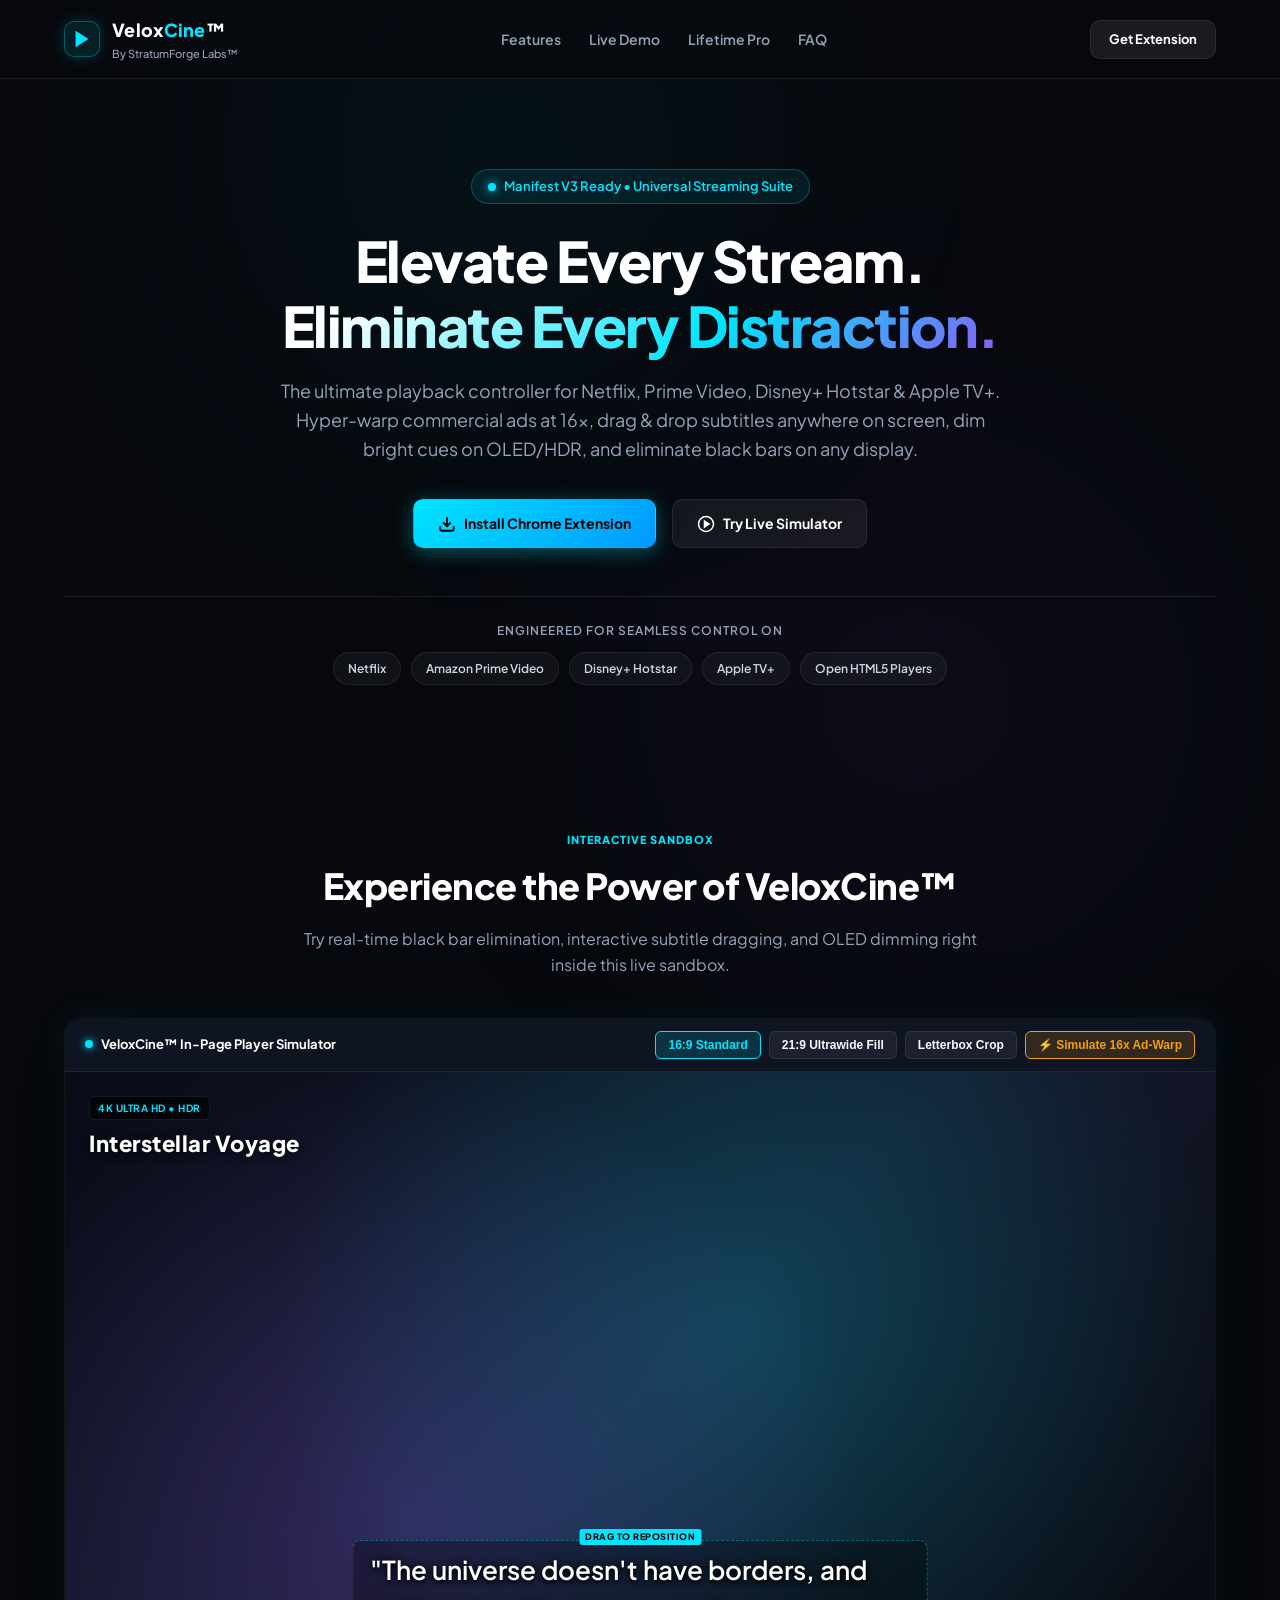
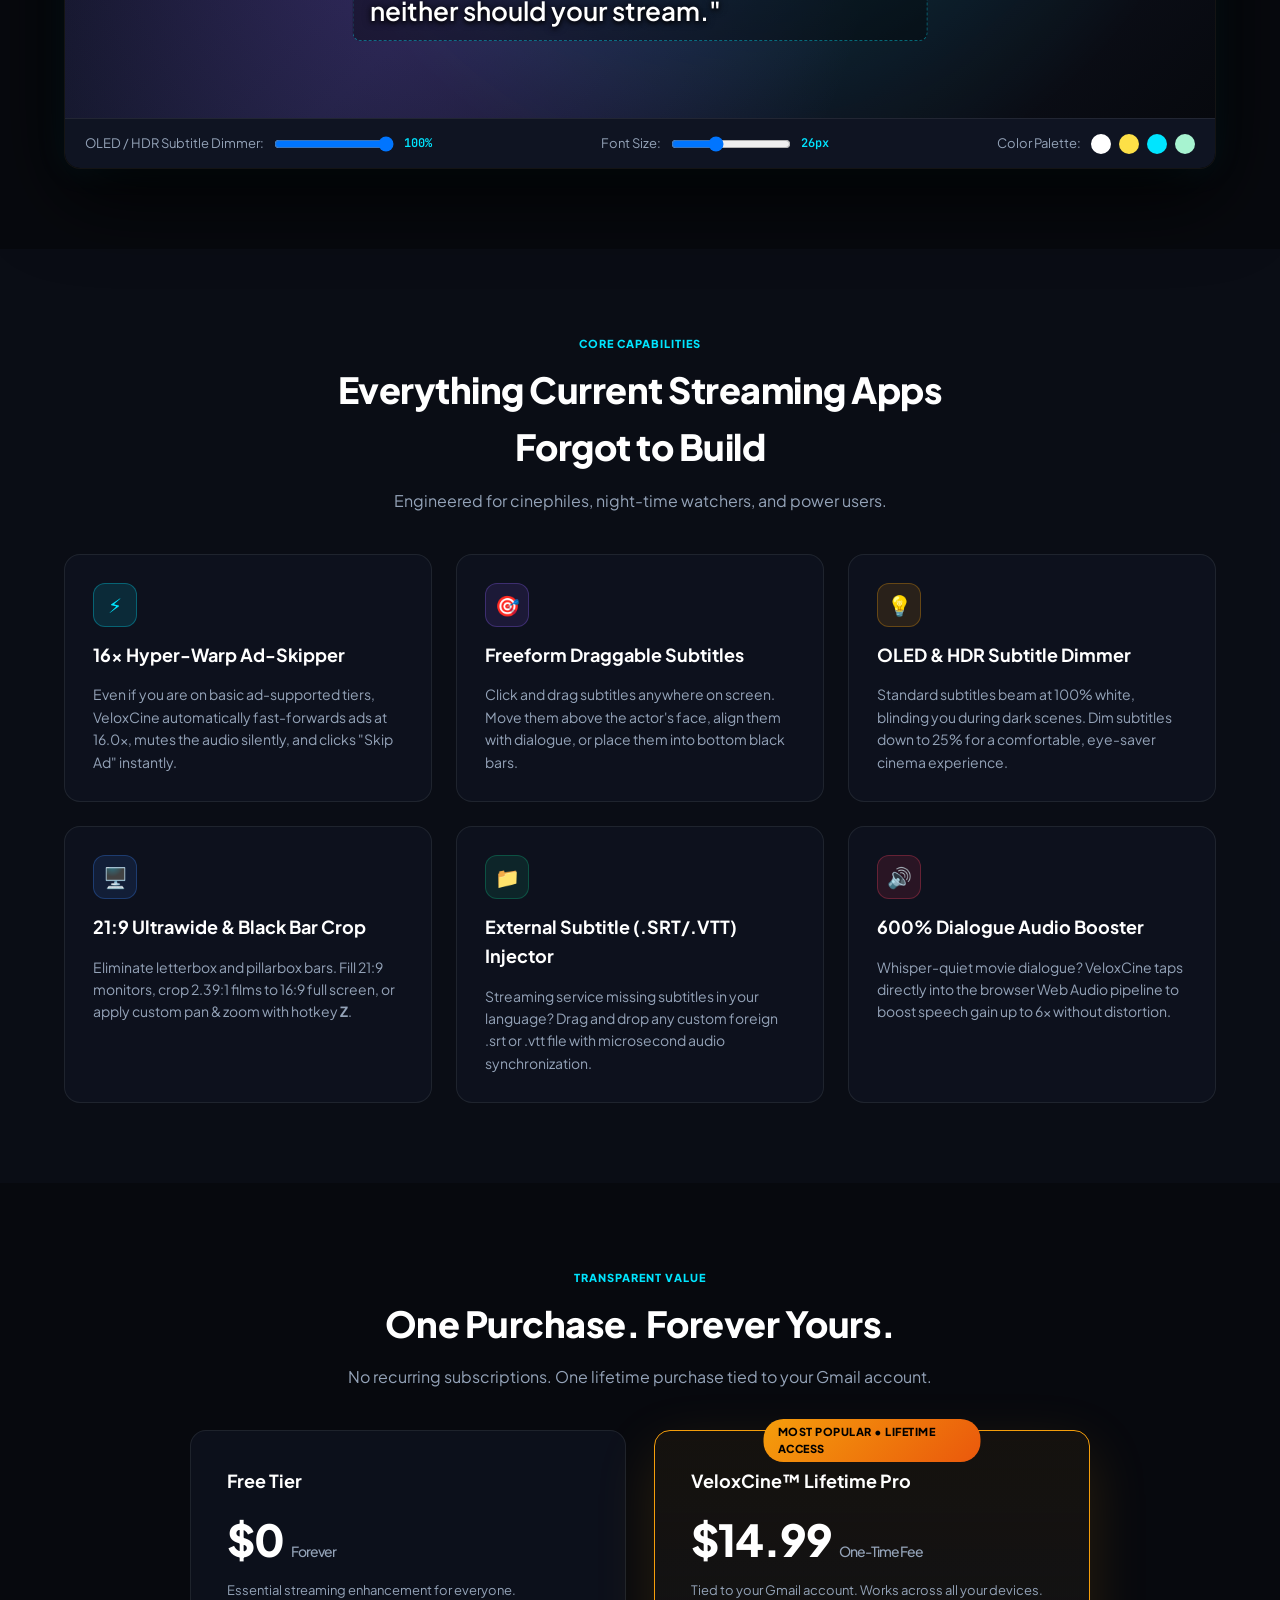
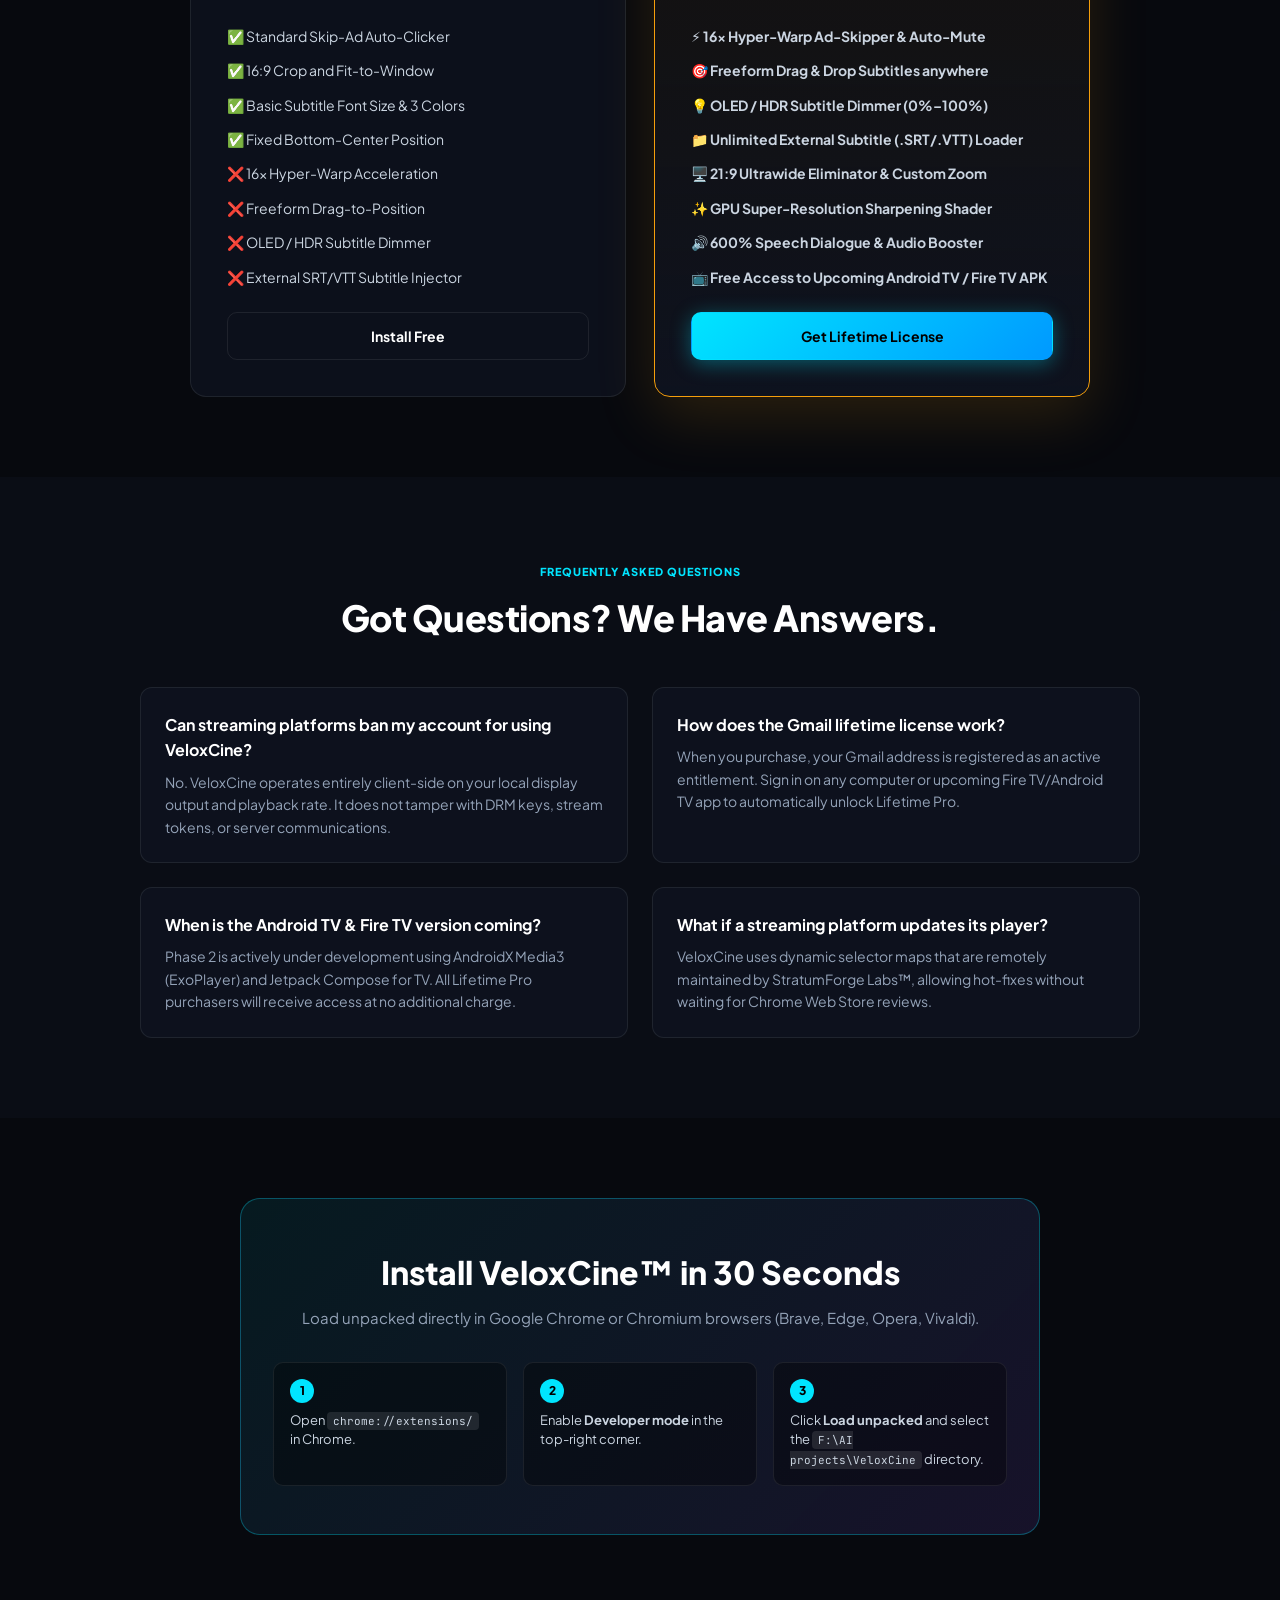
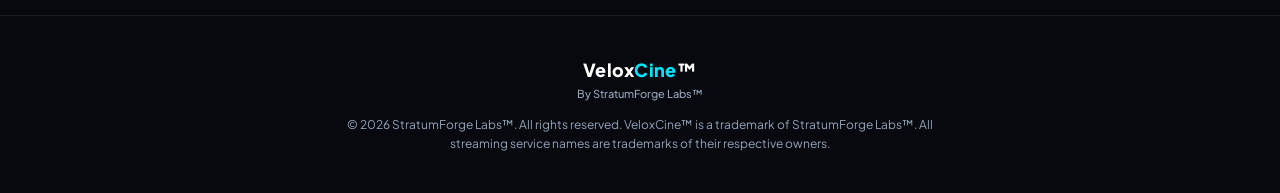
==== website/index.html @ 832ead64 "feat: initial release of VeloxCine Manifest V3 suite and landing page" ====
<!DOCTYPE html>
<html lang="en">
<head>
  <meta charset="UTF-8">
  <meta name="viewport" content="width=device-width, initial-scale=1.0">
  <title>VeloxCine™ | Universal Streaming, Subtitle & Aspect Suite</title>
  <meta name="description" content="VeloxCine™ by StratumForge Labs™ is the universal streaming suite for Netflix, Prime Video, Hotstar & Apple TV+. 16x ad-warp, drag-and-drop subtitles, and 21:9 ultrawide black bar eliminator.">
  <link rel="stylesheet" href="style.css">
  <link rel="preconnect" href="https://fonts.googleapis.com">
  <link rel="preconnect" href="https://fonts.gstatic.com" crossorigin>
  <link href="https://fonts.googleapis.com/css2?family=Plus+Jakarta+Sans:wght@400;500;600;700;800&family=JetBrains+Mono:wght@500;700&display=swap" rel="stylesheet">
</head>
<body>
  <!-- Ambient Gradient Background Glows -->
  <div class="ambient-glow glow-1"></div>
  <div class="ambient-glow glow-2"></div>

  <!-- Header Navigation -->
  <header class="navbar">
    <div class="nav-container">
      <div class="brand">
        <div class="brand-badge-logo">
          <svg width="22" height="22" viewBox="0 0 24 24" fill="none">
            <path d="M5 3L19 12L5 21V3Z" fill="url(#heroGrad)"/>
            <defs>
              <linearGradient id="heroGrad" x1="5" y1="3" x2="19" y2="21">
                <stop stop-color="#00e5ff"/>
                <stop offset="1" stop-color="#8b5cf6"/>
              </linearGradient>
            </defs>
          </svg>
        </div>
        <div class="brand-text">
          <span class="brand-name">Velox<span>Cine</span>™</span>
          <span class="brand-studio">By StratumForge Labs™</span>
        </div>
      </div>

      <nav class="nav-links">
        <a href="#features">Features</a>
        <a href="#interactive-demo">Live Demo</a>
        <a href="#pricing">Lifetime Pro</a>
        <a href="#faq">FAQ</a>
      </nav>

      <div class="nav-actions">
        <a href="#download" class="btn btn-nav">Get Extension</a>
      </div>
    </div>
  </header>

  <!-- Hero Section -->
  <section class="hero">
    <div class="container hero-content">
      <div class="hero-badge">
        <span class="pulse-dot"></span>
        <span>Manifest V3 Ready • Universal Streaming Suite</span>
      </div>

      <h1 class="hero-title">
        Elevate Every Stream.<br>
        <span class="gradient-text">Eliminate Every Distraction.</span>
      </h1>

      <p class="hero-subtitle">
        The ultimate playback controller for Netflix, Prime Video, Disney+ Hotstar & Apple TV+. 
        Hyper-warp commercial ads at 16x, drag & drop subtitles anywhere on screen, dim bright cues on OLED/HDR, 
        and eliminate black bars on any display.
      </p>

      <div class="hero-cta-group">
        <a href="#download" class="btn btn-primary">
          <svg width="18" height="18" viewBox="0 0 24 24" fill="none" stroke="currentColor" stroke-width="2.5">
            <path d="M21 15v4a2 2 0 0 1-2 2H5a2 2 0 0 1-2-2v-4"></path>
            <polyline points="7 10 12 15 17 10"></polyline>
            <line x1="12" y1="15" x2="12" y2="3"></line>
          </svg>
          Install Chrome Extension
        </a>
        <a href="#interactive-demo" class="btn btn-secondary">
          <svg width="18" height="18" viewBox="0 0 24 24" fill="none" stroke="currentColor" stroke-width="2">
            <circle cx="12" cy="12" r="10"></circle>
            <polygon points="10 8 16 12 10 16 10 8" fill="currentColor"></polygon>
          </svg>
          Try Live Simulator
        </a>
      </div>

      <!-- Supported Platforms Bar -->
      <div class="platforms-bar">
        <span class="platforms-label">Engineered for Seamless Control On</span>
        <div class="platforms-list">
          <span class="platform-tag">Netflix</span>
          <span class="platform-tag">Amazon Prime Video</span>
          <span class="platform-tag">Disney+ Hotstar</span>
          <span class="platform-tag">Apple TV+</span>
          <span class="platform-tag">Open HTML5 Players</span>
        </div>
      </div>
    </div>
  </section>

  <!-- Interactive Live Simulator Section -->
  <section class="demo-section" id="interactive-demo">
    <div class="container">
      <div class="section-header">
        <span class="section-badge">INTERACTIVE SANDBOX</span>
        <h2 class="section-title">Experience the Power of VeloxCine™</h2>
        <p class="section-desc">Try real-time black bar elimination, interactive subtitle dragging, and OLED dimming right inside this live sandbox.</p>
      </div>

      <div class="simulator-card">
        <!-- Simulator Toolbar -->
        <div class="sim-toolbar">
          <div class="sim-brand">
            <span class="sim-status-dot"></span>
            <span>VeloxCine™ In-Page Player Simulator</span>
          </div>
          <div class="sim-controls">
            <button class="sim-btn active" data-aspect="16-9">16:9 Standard</button>
            <button class="sim-btn" data-aspect="21-9">21:9 Ultrawide Fill</button>
            <button class="sim-btn" data-aspect="crop">Letterbox Crop</button>
            <button class="sim-btn btn-warp-trigger" id="demo-ad-warp">⚡ Simulate 16x Ad-Warp</button>
          </div>
        </div>

        <!-- Simulator Screen -->
        <div class="sim-screen-wrap aspect-16-9" id="sim-screen">
          <div class="sim-video-art" id="sim-video">
            <div class="art-overlay-cinema"></div>
            <div class="sim-scene-elements">
              <span class="scene-badge">4K ULTRA HD • HDR</span>
              <div class="scene-title">Interstellar Voyage</div>
            </div>

            <!-- Draggable Subtitle Box in Simulator -->
            <div class="sim-subtitle-box" id="sim-sub-box">
              <div class="sim-sub-handle">DRAG TO REPOSITION</div>
              <p class="sim-sub-text" id="sim-sub-text">"The universe doesn't have borders, and neither should your stream."</p>
            </div>

            <!-- Simulated Ad Break Overlay -->
            <div class="sim-ad-overlay" id="sim-ad-overlay">
              <div class="sim-ad-modal">
                <div class="ad-tag">⚡ AD BREAK DETECTED</div>
                <div class="ad-speed-meter">SPEED ACCELERATED TO 16.0X</div>
                <div class="ad-muted-tag">🔇 SILENT AUTO-MUTE ACTIVE</div>
                <button class="btn-sim-skip" id="btn-sim-skip">Auto-Skipping in 0.05s...</button>
              </div>
            </div>
          </div>
        </div>

        <!-- Simulator HUD Controls Footer -->
        <div class="sim-footer-controls">
          <div class="sim-slider-group">
            <label>OLED / HDR Subtitle Dimmer:</label>
            <input type="range" id="sim-dimmer-slider" min="20" max="100" value="100">
            <span class="sim-slider-val" id="sim-dimmer-val">100%</span>
          </div>

          <div class="sim-slider-group">
            <label>Font Size:</label>
            <input type="range" id="sim-size-slider" min="16" max="44" value="26">
            <span class="sim-slider-val" id="sim-size-val">26px</span>
          </div>

          <div class="sim-colors-group">
            <label>Color Palette:</label>
            <div class="sim-palette">
              <span class="sim-color-dot active" style="background:#ffffff;" data-color="#ffffff"></span>
              <span class="sim-color-dot" style="background:#fde047;" data-color="#fde047"></span>
              <span class="sim-color-dot" style="background:#00e5ff;" data-color="#00e5ff"></span>
              <span class="sim-color-dot" style="background:#a7f3d0;" data-color="#a7f3d0"></span>
            </div>
          </div>
        </div>
      </div>
    </div>
  </section>

  <!-- Features Grid Section -->
  <section class="features-section" id="features">
    <div class="container">
      <div class="section-header">
        <span class="section-badge">CORE CAPABILITIES</span>
        <h2 class="section-title">Everything Current Streaming Apps Forgot to Build</h2>
        <p class="section-desc">Engineered for cinephiles, night-time watchers, and power users.</p>
      </div>

      <div class="features-grid">
        <div class="feature-card">
          <div class="feature-icon icon-cyan">⚡</div>
          <h3 class="feature-title">16x Hyper-Warp Ad-Skipper</h3>
          <p class="feature-desc">
            Even if you are on basic ad-supported tiers, VeloxCine automatically fast-forwards ads at 16.0x, mutes the audio silently, and clicks "Skip Ad" instantly.
          </p>
        </div>

        <div class="feature-card">
          <div class="feature-icon icon-purple">🎯</div>
          <h3 class="feature-title">Freeform Draggable Subtitles</h3>
          <p class="feature-desc">
            Click and drag subtitles anywhere on screen. Move them above the actor's face, align them with dialogue, or place them into bottom black bars.
          </p>
        </div>

        <div class="feature-card">
          <div class="feature-icon icon-gold">💡</div>
          <h3 class="feature-title">OLED & HDR Subtitle Dimmer</h3>
          <p class="feature-desc">
            Standard subtitles beam at 100% white, blinding you during dark scenes. Dim subtitles down to 25% for a comfortable, eye-saver cinema experience.
          </p>
        </div>

        <div class="feature-card">
          <div class="feature-icon icon-blue">🖥️</div>
          <h3 class="feature-title">21:9 Ultrawide & Black Bar Crop</h3>
          <p class="feature-desc">
            Eliminate letterbox and pillarbox bars. Fill 21:9 monitors, crop 2.39:1 films to 16:9 full screen, or apply custom pan & zoom with hotkey <strong>Z</strong>.
          </p>
        </div>

        <div class="feature-card">
          <div class="feature-icon icon-emerald">📁</div>
          <h3 class="feature-title">External Subtitle (.SRT/.VTT) Injector</h3>
          <p class="feature-desc">
            Streaming service missing subtitles in your language? Drag and drop any custom foreign .srt or .vtt file with microsecond audio synchronization.
          </p>
        </div>

        <div class="feature-card">
          <div class="feature-icon icon-rose">🔊</div>
          <h3 class="feature-title">600% Dialogue Audio Booster</h3>
          <p class="feature-desc">
            Whisper-quiet movie dialogue? VeloxCine taps directly into the browser Web Audio pipeline to boost speech gain up to 6x without distortion.
          </p>
        </div>
      </div>
    </div>
  </section>

  <!-- Pricing / Lifetime Premium Section -->
  <section class="pricing-section" id="pricing">
    <div class="container">
      <div class="section-header">
        <span class="section-badge">TRANSPARENT VALUE</span>
        <h2 class="section-title">One Purchase. Forever Yours.</h2>
        <p class="section-desc">No recurring subscriptions. One lifetime purchase tied to your Gmail account.</p>
      </div>

      <div class="pricing-grid">
        <!-- Free Tier Card -->
        <div class="pricing-card">
          <div class="card-header">
            <span class="tier-name">Free Tier</span>
            <div class="price">$0 <span>Forever</span></div>
            <p class="tier-desc">Essential streaming enhancement for everyone.</p>
          </div>
          <ul class="perks-list">
            <li>✅ Standard Skip-Ad Auto-Clicker</li>
            <li>✅ 16:9 Crop and Fit-to-Window</li>
            <li>✅ Basic Subtitle Font Size & 3 Colors</li>
            <li>✅ Fixed Bottom-Center Position</li>
            <li>❌ 16x Hyper-Warp Acceleration</li>
            <li>❌ Freeform Drag-to-Position</li>
            <li>❌ OLED / HDR Subtitle Dimmer</li>
            <li>❌ External SRT/VTT Subtitle Injector</li>
          </ul>
          <a href="#download" class="btn btn-outline">Install Free</a>
        </div>

        <!-- Lifetime Pro Card -->
        <div class="pricing-card popular">
          <div class="popular-badge">MOST POPULAR • LIFETIME ACCESS</div>
          <div class="card-header">
            <span class="tier-name">VeloxCine™ Lifetime Pro</span>
            <div class="price">$14.99 <span>One-Time Fee</span></div>
            <p class="tier-desc">Tied to your Gmail account. Works across all your devices.</p>
          </div>
          <ul class="perks-list">
            <li>⚡ <strong>16x Hyper-Warp Ad-Skipper & Auto-Mute</strong></li>
            <li>🎯 <strong>Freeform Drag & Drop Subtitles anywhere</strong></li>
            <li>💡 <strong>OLED / HDR Subtitle Dimmer (0%–100%)</strong></li>
            <li>📁 <strong>Unlimited External Subtitle (.SRT/.VTT) Loader</strong></li>
            <li>🖥️ <strong>21:9 Ultrawide Eliminator & Custom Zoom</strong></li>
            <li>✨ <strong>GPU Super-Resolution Sharpening Shader</strong></li>
            <li>🔊 <strong>600% Speech Dialogue & Audio Booster</strong></li>
            <li>📺 <strong>Free Access to Upcoming Android TV / Fire TV APK</strong></li>
          </ul>
          <a href="#download" class="btn btn-primary btn-block">Get Lifetime License</a>
        </div>
      </div>
    </div>
  </section>

  <!-- FAQ Section -->
  <section class="faq-section" id="faq">
    <div class="container">
      <div class="section-header">
        <span class="section-badge">FREQUENTLY ASKED QUESTIONS</span>
        <h2 class="section-title">Got Questions? We Have Answers.</h2>
      </div>

      <div class="faq-grid">
        <div class="faq-item">
          <h4>Can streaming platforms ban my account for using VeloxCine?</h4>
          <p>No. VeloxCine operates entirely client-side on your local display output and playback rate. It does not tamper with DRM keys, stream tokens, or server communications.</p>
        </div>
        <div class="faq-item">
          <h4>How does the Gmail lifetime license work?</h4>
          <p>When you purchase, your Gmail address is registered as an active entitlement. Sign in on any computer or upcoming Fire TV/Android TV app to automatically unlock Lifetime Pro.</p>
        </div>
        <div class="faq-item">
          <h4>When is the Android TV & Fire TV version coming?</h4>
          <p>Phase 2 is actively under development using AndroidX Media3 (ExoPlayer) and Jetpack Compose for TV. All Lifetime Pro purchasers will receive access at no additional charge.</p>
        </div>
        <div class="faq-item">
          <h4>What if a streaming platform updates its player?</h4>
          <p>VeloxCine uses dynamic selector maps that are remotely maintained by StratumForge Labs™, allowing hot-fixes without waiting for Chrome Web Store reviews.</p>
        </div>
      </div>
    </div>
  </section>

  <!-- Download & Installation Guide Section -->
  <section class="download-section" id="download">
    <div class="container download-box">
      <h2>Install VeloxCine™ in 30 Seconds</h2>
      <p>Load unpacked directly in Google Chrome or Chromium browsers (Brave, Edge, Opera, Vivaldi).</p>
      
      <div class="install-steps">
        <div class="step">
          <div class="step-num">1</div>
          <div class="step-text">Open <code>chrome://extensions/</code> in Chrome.</div>
        </div>
        <div class="step">
          <div class="step-num">2</div>
          <div class="step-text">Enable <strong>Developer mode</strong> in the top-right corner.</div>
        </div>
        <div class="step">
          <div class="step-num">3</div>
          <div class="step-text">Click <strong>Load unpacked</strong> and select the <code>F:\AI projects\VeloxCine</code> directory.</div>
        </div>
      </div>
    </div>
  </section>

  <!-- Footer -->
  <footer class="footer">
    <div class="container footer-content">
      <div class="footer-brand">
        <div class="brand-text">
          <span class="brand-name">Velox<span>Cine</span>™</span>
          <span class="brand-studio">By StratumForge Labs™</span>
        </div>
        <p class="footer-copyright">
          © 2026 StratumForge Labs™. All rights reserved. VeloxCine™ is a trademark of StratumForge Labs™. All streaming service names are trademarks of their respective owners.
        </p>
      </div>
    </div>
  </footer>

  <script src="app.js"></script>
</body>
</html>
---- website/style.css ----
/* VeloxCine™ Official Website Stylesheet */
:root {
  --bg: #07090e;
  --bg-card: rgba(15, 20, 34, 0.7);
  --border: rgba(255, 255, 255, 0.08);
  --border-glow: rgba(0, 229, 255, 0.3);
  --cyan: #00e5ff;
  --purple: #8b5cf6;
  --gold: #f59e0b;
  --text: #f8fafc;
  --text-muted: #94a3b8;
  --radius: 16px;
}

* {
  box-sizing: border-box;
  margin: 0;
  padding: 0;
}

html {
  scroll-behavior: smooth;
}

body {
  background-color: var(--bg);
  color: var(--text);
  font-family: 'Plus Jakarta Sans', system-ui, -apple-system, sans-serif;
  line-height: 1.6;
  overflow-x: hidden;
  position: relative;
}

/* Ambient Glow Orbs */
.ambient-glow {
  position: absolute;
  border-radius: 50%;
  filter: blur(140px);
  pointer-events: none;
  z-index: 0;
}

.glow-1 {
  width: 500px;
  height: 500px;
  background: radial-gradient(circle, rgba(0, 229, 255, 0.15), transparent 70%);
  top: -100px;
  left: 20%;
}

.glow-2 {
  width: 600px;
  height: 600px;
  background: radial-gradient(circle, rgba(139, 92, 246, 0.12), transparent 70%);
  top: 400px;
  right: 5%;
}

.container {
  max-width: 1200px;
  margin: 0 auto;
  padding: 0 24px;
  position: relative;
  z-index: 1;
}

/* Navbar */
.navbar {
  position: sticky;
  top: 0;
  z-index: 100;
  background: rgba(7, 9, 14, 0.8);
  backdrop-filter: blur(16px);
  border-bottom: 1px solid var(--border);
  padding: 16px 0;
}

.nav-container {
  max-width: 1200px;
  margin: 0 auto;
  padding: 0 24px;
  display: flex;
  align-items: center;
  justify-content: space-between;
}

.brand {
  display: flex;
  align-items: center;
  gap: 12px;
}

.brand-badge-logo {
  width: 36px;
  height: 36px;
  background: rgba(0, 229, 255, 0.1);
  border: 1px solid var(--border-glow);
  border-radius: 10px;
  display: flex;
  align-items: center;
  justify-content: center;
  box-shadow: 0 0 15px rgba(0, 229, 255, 0.2);
}

.brand-text {
  display: flex;
  flex-direction: column;
}

.brand-name {
  font-size: 18px;
  font-weight: 800;
  letter-spacing: 0.3px;
  color: #fff;
}

.brand-name span {
  color: var(--cyan);
}

.brand-studio {
  font-size: 11px;
  color: var(--text-muted);
  font-weight: 500;
}

.nav-links {
  display: flex;
  align-items: center;
  gap: 28px;
}

.nav-links a {
  color: var(--text-muted);
  text-decoration: none;
  font-size: 14px;
  font-weight: 600;
  transition: color 0.2s;
}

.nav-links a:hover {
  color: #fff;
}

/* Buttons */
.btn {
  display: inline-flex;
  align-items: center;
  justify-content: center;
  gap: 8px;
  padding: 12px 24px;
  border-radius: 10px;
  font-size: 14px;
  font-weight: 700;
  text-decoration: none;
  cursor: pointer;
  transition: all 0.25s cubic-bezier(0.16, 1, 0.3, 1);
  border: 1px solid transparent;
}

.btn-nav {
  padding: 8px 18px;
  font-size: 13px;
  background: rgba(255, 255, 255, 0.08);
  border-color: var(--border);
  color: #fff;
}

.btn-nav:hover {
  background: rgba(255, 255, 255, 0.16);
  border-color: rgba(255, 255, 255, 0.25);
}

.btn-primary {
  background: linear-gradient(135deg, var(--cyan) 0%, #0099ff 100%);
  color: #000;
  box-shadow: 0 4px 20px rgba(0, 229, 255, 0.35);
}

.btn-primary:hover {
  transform: translateY(-2px);
  box-shadow: 0 8px 30px rgba(0, 229, 255, 0.5);
}

.btn-secondary {
  background: rgba(255, 255, 255, 0.06);
  border-color: var(--border);
  color: #fff;
}

.btn-secondary:hover {
  background: rgba(255, 255, 255, 0.12);
  border-color: rgba(255, 255, 255, 0.25);
  transform: translateY(-2px);
}

.btn-outline {
  background: transparent;
  border-color: var(--border);
  color: #fff;
  width: 100%;
}

.btn-outline:hover {
  background: rgba(255, 255, 255, 0.08);
}

.btn-block {
  width: 100%;
}

/* Hero Section */
.hero {
  padding: 90px 0 60px;
  text-align: center;
  position: relative;
}

.hero-badge {
  display: inline-flex;
  align-items: center;
  gap: 8px;
  background: rgba(0, 229, 255, 0.08);
  border: 1px solid rgba(0, 229, 255, 0.25);
  padding: 6px 16px;
  border-radius: 30px;
  font-size: 13px;
  font-weight: 600;
  color: var(--cyan);
  margin-bottom: 24px;
}

.pulse-dot {
  width: 8px;
  height: 8px;
  border-radius: 50%;
  background: var(--cyan);
  box-shadow: 0 0 10px var(--cyan);
  animation: pulse 2s infinite;
}

@keyframes pulse {
  0% { transform: scale(0.95); opacity: 0.8; }
  50% { transform: scale(1.3); opacity: 1; }
  100% { transform: scale(0.95); opacity: 0.8; }
}

.hero-title {
  font-size: 56px;
  font-weight: 800;
  letter-spacing: -1.5px;
  line-height: 1.15;
  margin-bottom: 20px;
  color: #fff;
}

.gradient-text {
  background: linear-gradient(135deg, #ffffff 10%, var(--cyan) 60%, var(--purple) 100%);
  -webkit-background-clip: text;
  -webkit-text-fill-color: transparent;
}

.hero-subtitle {
  font-size: 18px;
  color: var(--text-muted);
  max-width: 740px;
  margin: 0 auto 36px;
  line-height: 1.6;
}

.hero-cta-group {
  display: flex;
  align-items: center;
  justify-content: center;
  gap: 16px;
  margin-bottom: 48px;
}

/* Platforms Bar */
.platforms-bar {
  display: flex;
  flex-direction: column;
  align-items: center;
  gap: 12px;
  border-top: 1px solid var(--border);
  padding-top: 24px;
}

.platforms-label {
  font-size: 12px;
  font-weight: 600;
  text-transform: uppercase;
  letter-spacing: 1px;
  color: var(--text-muted);
}

.platforms-list {
  display: flex;
  flex-wrap: wrap;
  align-items: center;
  justify-content: center;
  gap: 10px;
}

.platform-tag {
  background: rgba(255, 255, 255, 0.04);
  border: 1px solid var(--border);
  padding: 6px 14px;
  border-radius: 20px;
  font-size: 12px;
  font-weight: 600;
  color: #cbd5e1;
}

/* Interactive Simulator Section */
.demo-section {
  padding: 80px 0;
}

.section-header {
  text-align: center;
  max-width: 680px;
  margin: 0 auto 40px;
}

.section-badge {
  font-size: 11px;
  font-weight: 800;
  letter-spacing: 1px;
  color: var(--cyan);
  text-transform: uppercase;
  margin-bottom: 8px;
  display: inline-block;
}

.section-title {
  font-size: 36px;
  font-weight: 800;
  letter-spacing: -0.5px;
  color: #fff;
  margin-bottom: 12px;
}

.section-desc {
  font-size: 16px;
  color: var(--text-muted);
}

.simulator-card {
  background: #000;
  border: 1px solid var(--border);
  border-radius: var(--radius);
  overflow: hidden;
  box-shadow: 0 25px 80px rgba(0, 0, 0, 0.9), 0 0 30px rgba(0, 229, 255, 0.1);
}

.sim-toolbar {
  background: #0f1422;
  border-bottom: 1px solid var(--border);
  padding: 12px 20px;
  display: flex;
  align-items: center;
  justify-content: space-between;
  flex-wrap: wrap;
  gap: 12px;
}

.sim-brand {
  display: flex;
  align-items: center;
  gap: 8px;
  font-size: 13px;
  font-weight: 700;
  color: #fff;
}

.sim-status-dot {
  width: 8px;
  height: 8px;
  border-radius: 50%;
  background: var(--cyan);
  box-shadow: 0 0 8px var(--cyan);
}

.sim-controls {
  display: flex;
  align-items: center;
  gap: 8px;
}

.sim-btn {
  background: rgba(255, 255, 255, 0.06);
  border: 1px solid var(--border);
  color: var(--text);
  padding: 6px 12px;
  border-radius: 6px;
  font-size: 12px;
  font-weight: 600;
  cursor: pointer;
  transition: all 0.2s;
}

.sim-btn:hover {
  background: rgba(255, 255, 255, 0.12);
}

.sim-btn.active {
  background: rgba(0, 229, 255, 0.15);
  border-color: var(--cyan);
  color: var(--cyan);
}

.btn-warp-trigger {
  background: rgba(245, 158, 11, 0.15);
  border-color: var(--gold);
  color: var(--gold);
}

.btn-warp-trigger:hover {
  background: rgba(245, 158, 11, 0.25);
}

/* Simulator Screen */
.sim-screen-wrap {
  width: 100%;
  min-height: 480px;
  background: #000;
  display: flex;
  align-items: center;
  justify-content: center;
  position: relative;
  overflow: hidden;
  transition: all 0.3s ease;
}

.sim-screen-wrap.aspect-16-9 {
  aspect-ratio: 16 / 9;
}

.sim-screen-wrap.aspect-21-9 {
  aspect-ratio: 21 / 9;
}

.sim-video-art {
  width: 100%;
  height: 100%;
  position: relative;
  background: linear-gradient(135deg, #090c17 0%, #151a2e 50%, #07090e 100%);
  display: flex;
  align-items: center;
  justify-content: center;
  transition: transform 0.3s cubic-bezier(0.16, 1, 0.3, 1);
}

.sim-video-art.crop-aspect {
  transform: scale(1.33);
}

.art-overlay-cinema {
  position: absolute;
  top: 0; left: 0; right: 0; bottom: 0;
  background: radial-gradient(circle at 60% 40%, rgba(0, 229, 255, 0.2) 0%, transparent 60%),
              radial-gradient(circle at 30% 70%, rgba(139, 92, 246, 0.25) 0%, transparent 50%);
  pointer-events: none;
}

.sim-scene-elements {
  position: absolute;
  top: 24px;
  left: 24px;
  display: flex;
  flex-direction: column;
  gap: 6px;
  pointer-events: none;
}

.scene-badge {
  font-size: 10px;
  font-weight: 700;
  background: rgba(0, 0, 0, 0.6);
  border: 1px solid var(--border);
  padding: 3px 8px;
  border-radius: 4px;
  color: var(--cyan);
  align-self: flex-start;
  letter-spacing: 0.5px;
}

.scene-title {
  font-size: 22px;
  font-weight: 800;
  letter-spacing: 0.5px;
  color: #fff;
  text-shadow: 0 2px 10px rgba(0, 0, 0, 0.8);
}

/* Draggable Subtitle Box */
.sim-subtitle-box {
  position: absolute;
  bottom: 12%;
  left: 50%;
  transform: translateX(-50%);
  background: rgba(0, 0, 0, 0.35);
  border: 1px dashed rgba(0, 229, 255, 0.4);
  padding: 8px 16px;
  border-radius: 8px;
  cursor: grab;
  user-select: none;
  transition: border-color 0.2s, background 0.2s, filter 0.2s;
  z-index: 10;
}

.sim-subtitle-box:active {
  cursor: grabbing;
}

.sim-subtitle-box:hover {
  border-color: var(--cyan);
  background: rgba(0, 229, 255, 0.1);
  box-shadow: 0 0 20px rgba(0, 229, 255, 0.3);
}

.sim-sub-handle {
  position: absolute;
  top: -12px;
  left: 50%;
  transform: translateX(-50%);
  background: var(--cyan);
  color: #000;
  font-size: 9px;
  font-weight: 800;
  padding: 1px 6px;
  border-radius: 3px;
  letter-spacing: 0.5px;
  pointer-events: none;
}

.sim-sub-text {
  font-size: 26px;
  font-weight: 600;
  color: #fff;
  text-shadow: 0 2px 4px rgba(0,0,0,0.9), 0 0 8px rgba(0,0,0,0.8);
  pointer-events: none;
  transition: color 0.2s, font-size 0.2s;
}

/* Simulated Ad Break */
.sim-ad-overlay {
  position: absolute;
  top: 0; left: 0; right: 0; bottom: 0;
  background: rgba(0, 0, 0, 0.85);
  backdrop-filter: blur(8px);
  z-index: 40;
  display: none;
  align-items: center;
  justify-content: center;
}

.sim-ad-overlay.show {
  display: flex;
}

.sim-ad-modal {
  background: #121829;
  border: 1px solid var(--gold);
  padding: 24px 32px;
  border-radius: 12px;
  text-align: center;
  box-shadow: 0 10px 40px rgba(245, 158, 11, 0.3);
  display: flex;
  flex-direction: column;
  gap: 10px;
}

.ad-tag {
  font-size: 14px;
  font-weight: 800;
  color: var(--gold);
}

.ad-speed-meter {
  font-family: 'JetBrains Mono', monospace;
  font-size: 16px;
  font-weight: 700;
  color: var(--cyan);
}

.ad-muted-tag {
  font-size: 12px;
  color: var(--text-muted);
}

.btn-sim-skip {
  background: var(--gold);
  color: #000;
  font-weight: 700;
  border: none;
  padding: 8px 16px;
  border-radius: 6px;
  cursor: pointer;
  margin-top: 6px;
}

/* Simulator Footer Controls */
.sim-footer-controls {
  background: #0f1422;
  border-top: 1px solid var(--border);
  padding: 14px 20px;
  display: flex;
  align-items: center;
  justify-content: space-between;
  flex-wrap: wrap;
  gap: 20px;
}

.sim-slider-group {
  display: flex;
  align-items: center;
  gap: 10px;
  font-size: 13px;
  color: var(--text-muted);
}

.sim-slider-group input[type="range"] {
  width: 120px;
  cursor: pointer;
}

.sim-slider-val {
  font-family: 'JetBrains Mono', monospace;
  font-size: 12px;
  color: var(--cyan);
  font-weight: 600;
  min-width: 40px;
}

.sim-colors-group {
  display: flex;
  align-items: center;
  gap: 10px;
  font-size: 13px;
  color: var(--text-muted);
}

.sim-palette {
  display: flex;
  gap: 8px;
}

.sim-color-dot {
  width: 20px;
  height: 20px;
  border-radius: 50%;
  cursor: pointer;
  border: 2px solid transparent;
  transition: transform 0.15s;
}

.sim-color-dot:hover {
  transform: scale(1.2);
}

.sim-color-dot.active {
  border-color: #fff;
}

/* Features Grid */
.features-section {
  padding: 80px 0;
  background: rgba(15, 20, 34, 0.4);
}

.features-grid {
  display: grid;
  grid-template-columns: repeat(3, 1fr);
  gap: 24px;
}

.feature-card {
  background: var(--bg-card);
  border: 1px solid var(--border);
  border-radius: var(--radius);
  padding: 28px;
  display: flex;
  flex-direction: column;
  gap: 14px;
  transition: all 0.3s cubic-bezier(0.16, 1, 0.3, 1);
}

.feature-card:hover {
  transform: translateY(-4px);
  border-color: rgba(255, 255, 255, 0.2);
  box-shadow: 0 15px 40px rgba(0, 0, 0, 0.6);
}

.feature-icon {
  width: 44px;
  height: 44px;
  border-radius: 12px;
  display: flex;
  align-items: center;
  justify-content: center;
  font-size: 20px;
}

.icon-cyan { background: rgba(0, 229, 255, 0.12); color: var(--cyan); border: 1px solid rgba(0, 229, 255, 0.3); }
.icon-purple { background: rgba(139, 92, 246, 0.12); color: var(--purple); border: 1px solid rgba(139, 92, 246, 0.3); }
.icon-gold { background: rgba(245, 158, 11, 0.12); color: var(--gold); border: 1px solid rgba(245, 158, 11, 0.3); }
.icon-blue { background: rgba(59, 130, 246, 0.12); color: #60a5fa; border: 1px solid rgba(59, 130, 246, 0.3); }
.icon-emerald { background: rgba(16, 185, 129, 0.12); color: #34d399; border: 1px solid rgba(16, 185, 129, 0.3); }
.icon-rose { background: rgba(244, 63, 94, 0.12); color: #fb7185; border: 1px solid rgba(244, 63, 94, 0.3); }

.feature-title {
  font-size: 18px;
  font-weight: 700;
  color: #fff;
}

.feature-desc {
  font-size: 14px;
  color: var(--text-muted);
  line-height: 1.6;
}

/* Pricing Section */
.pricing-section {
  padding: 80px 0;
}

.pricing-grid {
  display: grid;
  grid-template-columns: 1fr 1fr;
  gap: 28px;
  max-width: 900px;
  margin: 0 auto;
}

.pricing-card {
  background: var(--bg-card);
  border: 1px solid var(--border);
  border-radius: var(--radius);
  padding: 36px;
  display: flex;
  flex-direction: column;
  gap: 24px;
  position: relative;
}

.pricing-card.popular {
  border-color: var(--gold);
  box-shadow: 0 20px 60px rgba(245, 158, 11, 0.15);
  background: linear-gradient(180deg, rgba(245, 158, 11, 0.06) 0%, rgba(15, 20, 34, 0.8) 100%);
}

.popular-badge {
  position: absolute;
  top: -12px;
  left: 50%;
  transform: translateX(-50%);
  background: linear-gradient(135deg, var(--gold), #ea580c);
  color: #000;
  font-size: 11px;
  font-weight: 800;
  letter-spacing: 0.5px;
  padding: 4px 14px;
  border-radius: 20px;
}

.card-header .tier-name {
  font-size: 18px;
  font-weight: 700;
  color: #fff;
  display: block;
  margin-bottom: 8px;
}

.card-header .price {
  font-size: 44px;
  font-weight: 800;
  color: #fff;
  letter-spacing: -1px;
}

.card-header .price span {
  font-size: 14px;
  color: var(--text-muted);
  font-weight: 500;
}

.card-header .tier-desc {
  font-size: 13px;
  color: var(--text-muted);
  margin-top: 6px;
}

.perks-list {
  list-style: none;
  display: flex;
  flex-direction: column;
  gap: 12px;
  font-size: 14px;
  color: #cbd5e1;
}

/* FAQ Section */
.faq-section {
  padding: 80px 0;
  background: rgba(15, 20, 34, 0.4);
}

.faq-grid {
  display: grid;
  grid-template-columns: 1fr 1fr;
  gap: 24px;
  max-width: 1000px;
  margin: 0 auto;
}

.faq-item {
  background: var(--bg-card);
  border: 1px solid var(--border);
  padding: 24px;
  border-radius: 12px;
  display: flex;
  flex-direction: column;
  gap: 8px;
}

.faq-item h4 {
  font-size: 16px;
  font-weight: 700;
  color: #fff;
}

.faq-item p {
  font-size: 14px;
  color: var(--text-muted);
  line-height: 1.6;
}

/* Download Section */
.download-section {
  padding: 80px 0;
  text-align: center;
}

.download-box {
  background: linear-gradient(135deg, rgba(0, 229, 255, 0.08), rgba(139, 92, 246, 0.12));
  border: 1px solid var(--border-glow);
  padding: 48px 32px;
  border-radius: 20px;
  max-width: 800px;
}

.download-box h2 {
  font-size: 32px;
  font-weight: 800;
  color: #fff;
  margin-bottom: 8px;
}

.download-box p {
  font-size: 15px;
  color: var(--text-muted);
  margin-bottom: 32px;
}

.install-steps {
  display: grid;
  grid-template-columns: repeat(3, 1fr);
  gap: 16px;
  text-align: left;
}

.step {
  background: rgba(0, 0, 0, 0.35);
  border: 1px solid var(--border);
  padding: 16px;
  border-radius: 10px;
}

.step-num {
  width: 24px;
  height: 24px;
  background: var(--cyan);
  color: #000;
  font-weight: 800;
  font-size: 12px;
  border-radius: 50%;
  display: flex;
  align-items: center;
  justify-content: center;
  margin-bottom: 8px;
}

.step-text {
  font-size: 13px;
  color: #cbd5e1;
  line-height: 1.5;
}

.step-text code {
  background: rgba(255, 255, 255, 0.1);
  padding: 2px 6px;
  border-radius: 4px;
  font-family: 'JetBrains Mono', monospace;
  font-size: 11px;
}

/* Footer */
.footer {
  border-top: 1px solid var(--border);
  padding: 40px 0;
  text-align: center;
}

.footer-brand {
  display: flex;
  flex-direction: column;
  align-items: center;
  gap: 12px;
}

.footer-copyright {
  font-size: 12px;
  color: var(--text-muted);
  max-width: 600px;
}

/* Responsive */
@media (max-width: 900px) {
  .hero-title { font-size: 40px; }
  .features-grid, .pricing-grid, .faq-grid, .install-steps { grid-template-columns: 1fr; }
  .nav-links { display: none; }
}
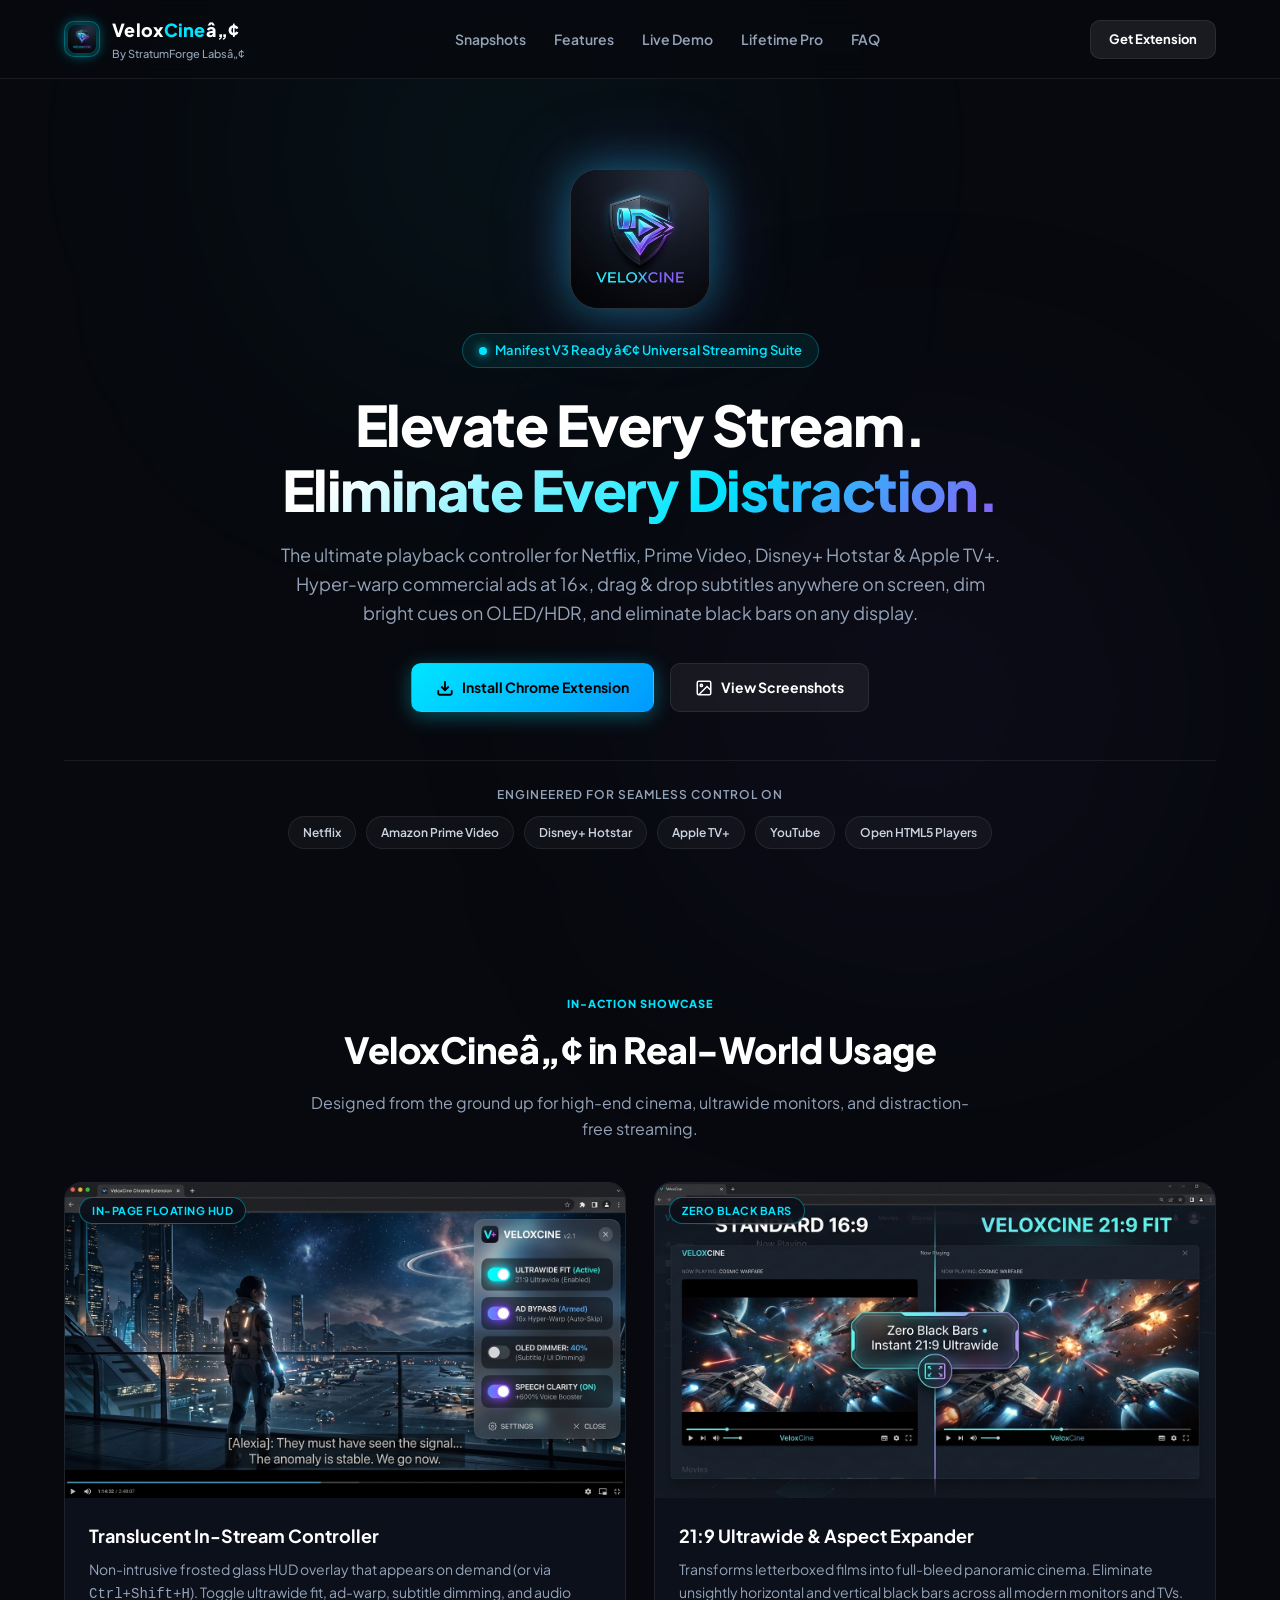
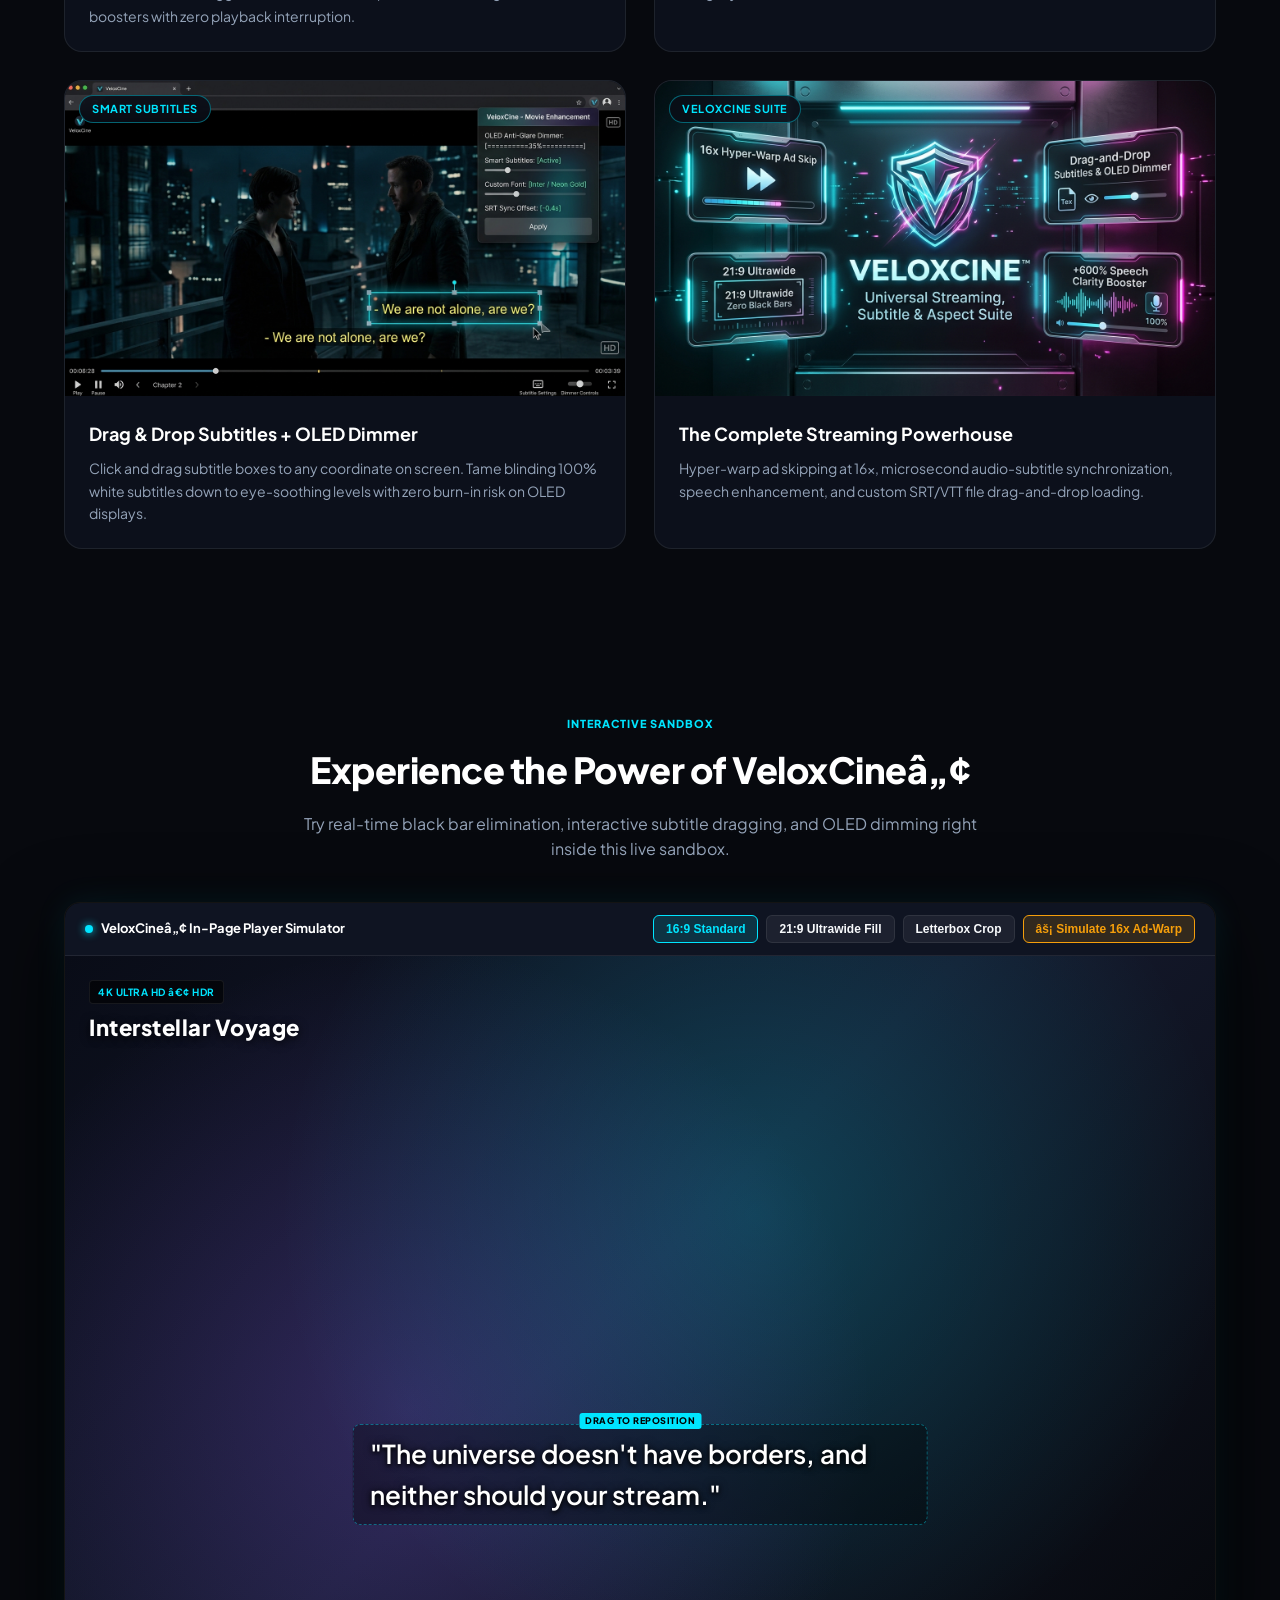
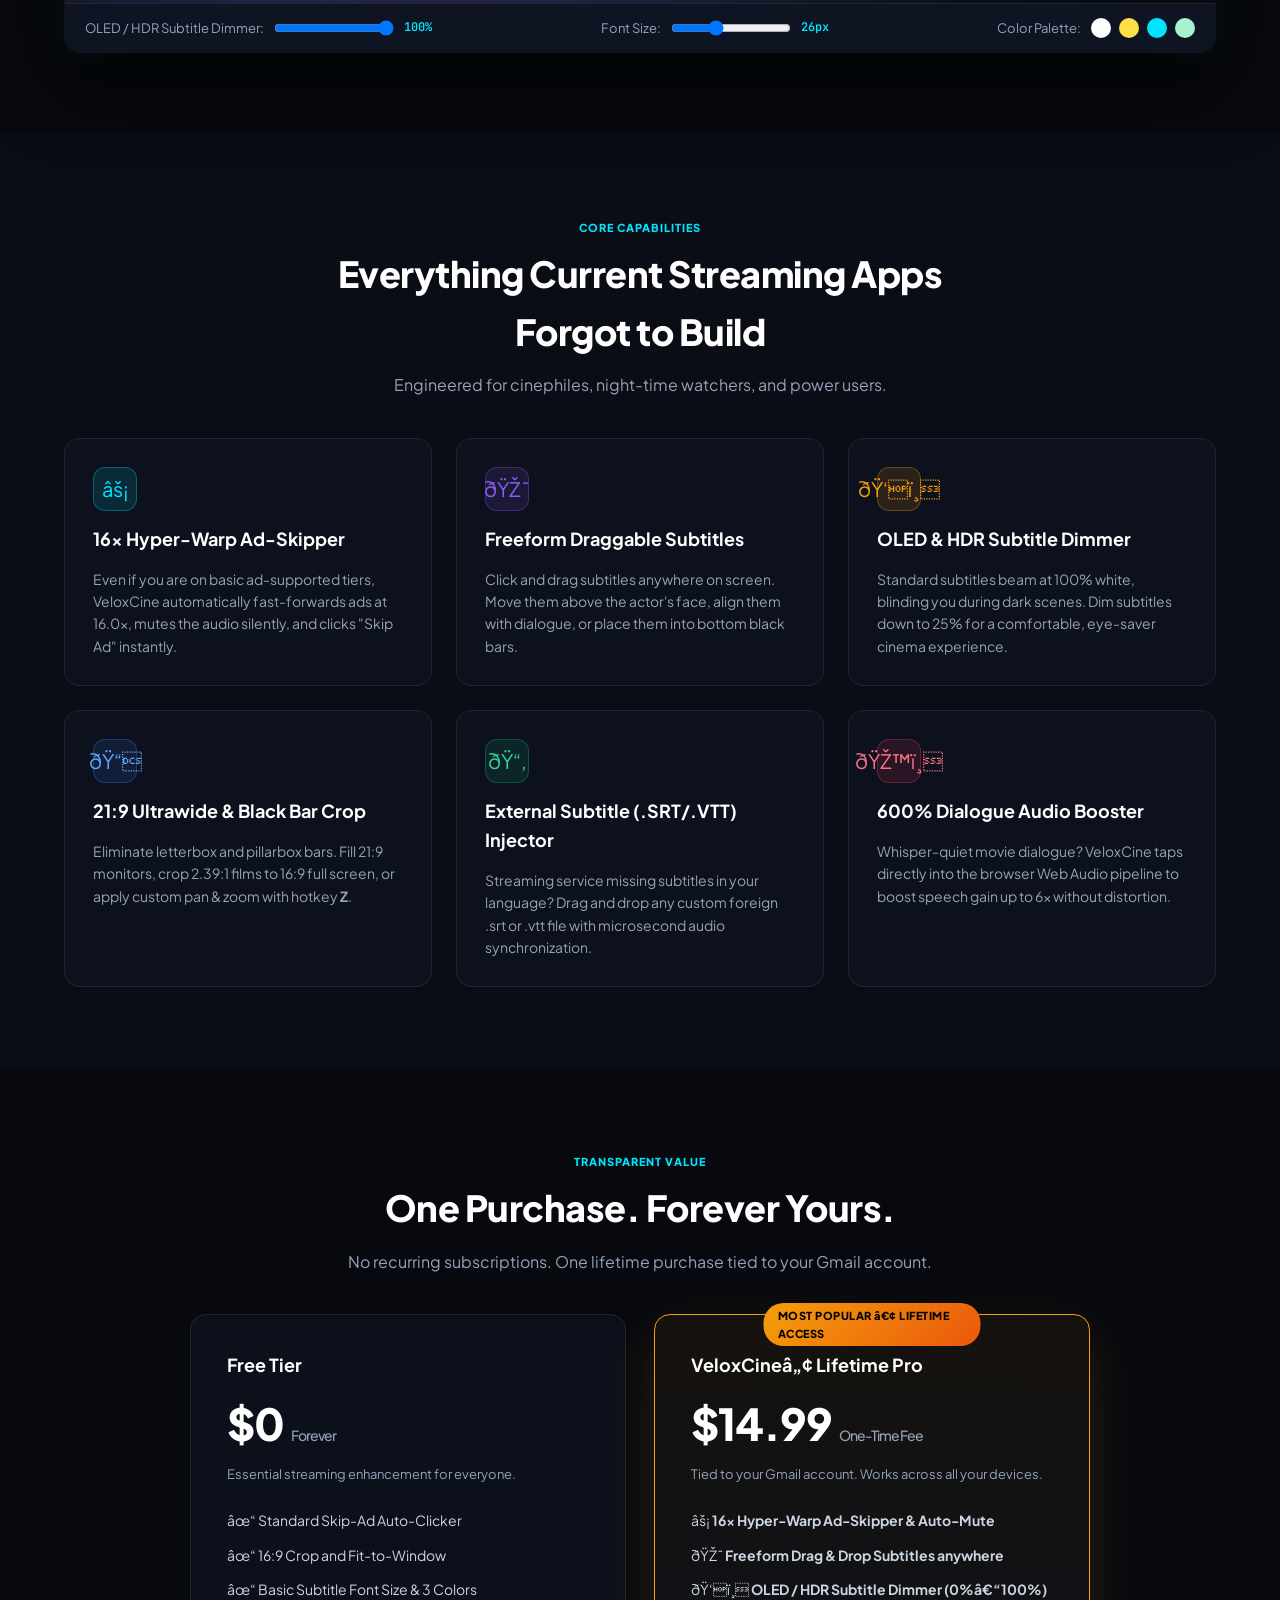
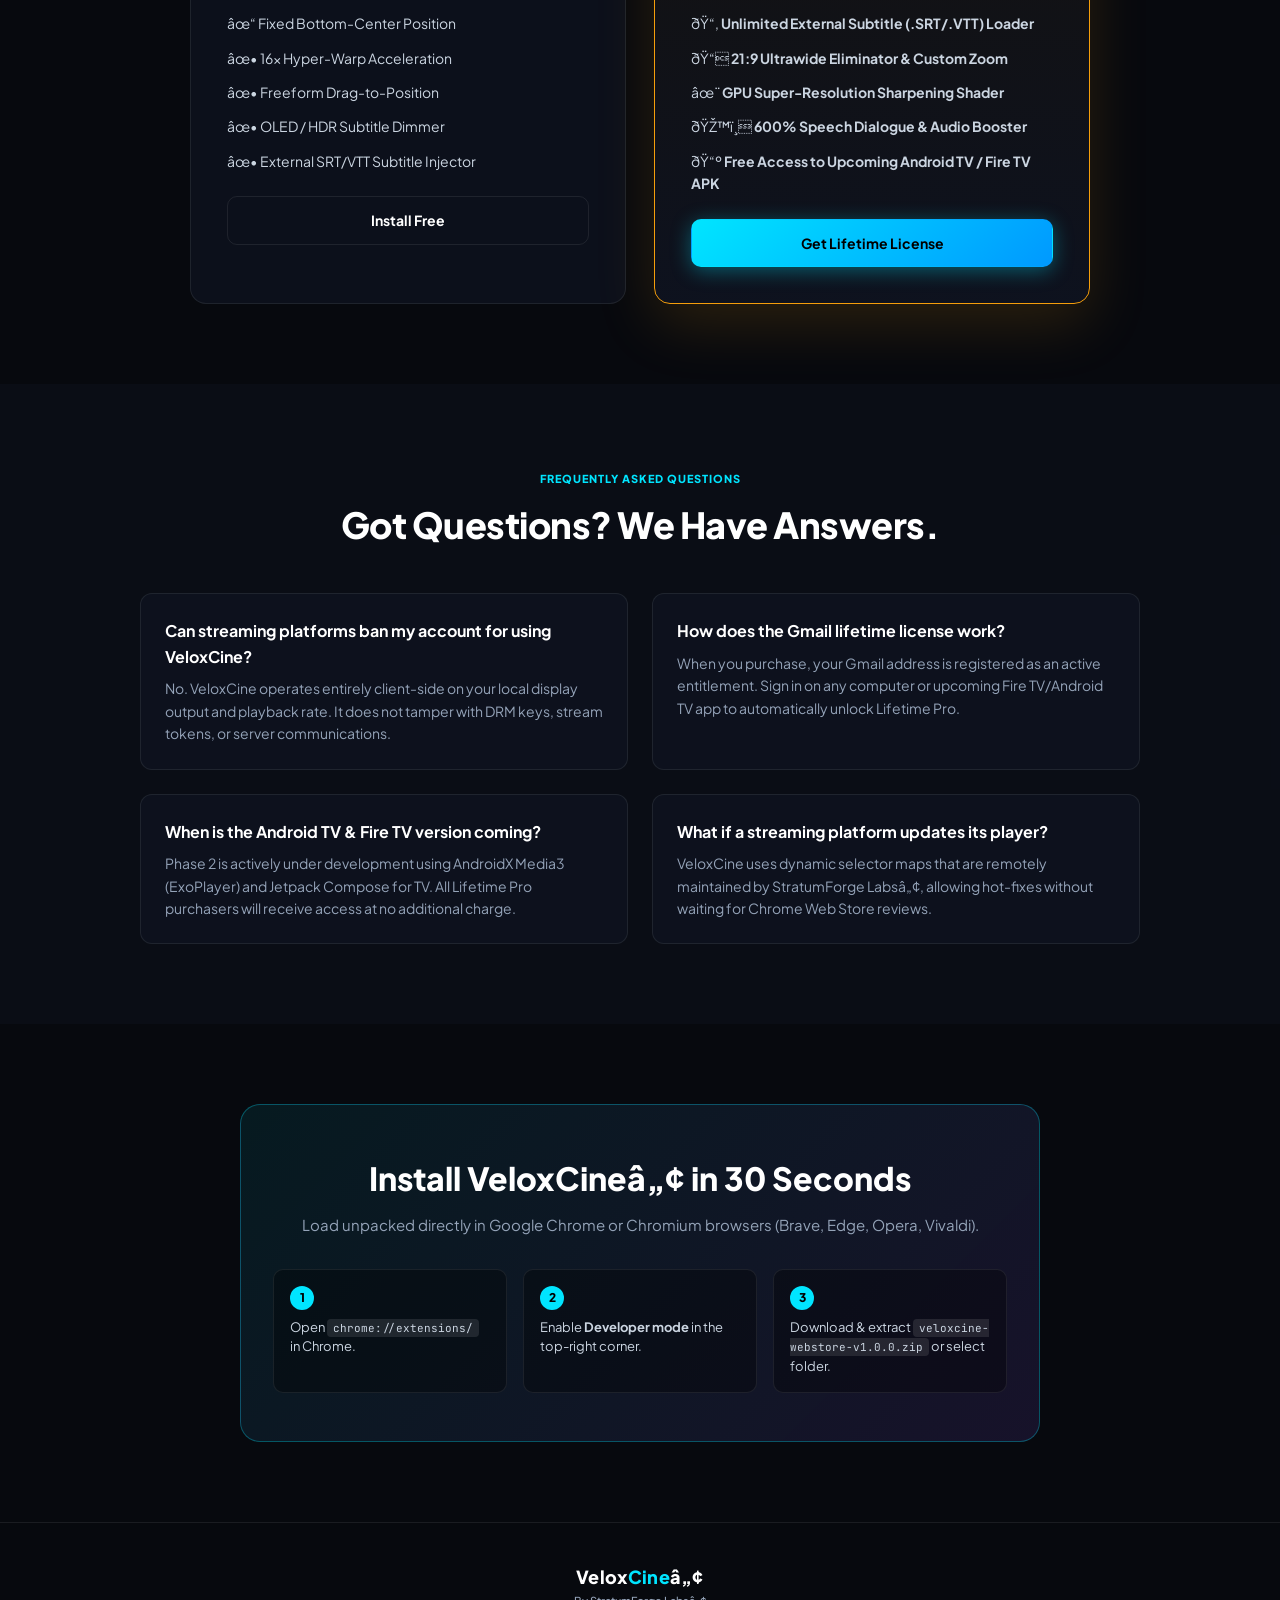
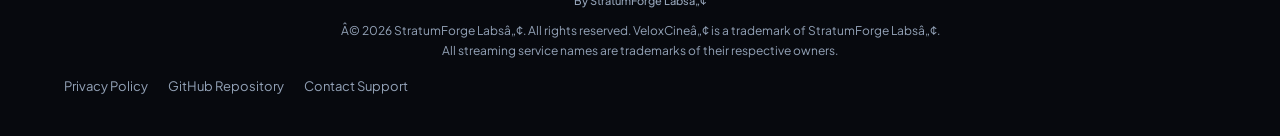
==== commit b9e04b45: "feat: add brand logo, usage snapshots gallery, and refreshed webstore assets" ====
--- a/website/index.html
+++ b/website/index.html
@@ -1,10 +1,11 @@
-<!DOCTYPE html>
+﻿<!DOCTYPE html>
 <html lang="en">
 <head>
   <meta charset="UTF-8">
   <meta name="viewport" content="width=device-width, initial-scale=1.0">
-  <title>VeloxCine™ | Universal Streaming, Subtitle & Aspect Suite</title>
-  <meta name="description" content="VeloxCine™ by StratumForge Labs™ is the universal streaming suite for Netflix, Prime Video, Hotstar & Apple TV+. 16x ad-warp, drag-and-drop subtitles, and 21:9 ultrawide black bar eliminator.">
+  <title>VeloxCineâ„¢ | Universal Streaming, Subtitle & Aspect Suite</title>
+  <meta name="description" content="VeloxCineâ„¢ by StratumForge Labsâ„¢ is the universal streaming suite for Netflix, Prime Video, Hotstar & Apple TV+. 16x ad-warp, drag-and-drop subtitles, and 21:9 ultrawide black bar eliminator.">
+  <link rel="icon" type="image/png" href="assets/icon128.png">
   <link rel="stylesheet" href="style.css">
   <link rel="preconnect" href="https://fonts.googleapis.com">
   <link rel="preconnect" href="https://fonts.gstatic.com" crossorigin>
@@ -20,23 +21,16 @@
     <div class="nav-container">
       <div class="brand">
         <div class="brand-badge-logo">
-          <svg width="22" height="22" viewBox="0 0 24 24" fill="none">
-            <path d="M5 3L19 12L5 21V3Z" fill="url(#heroGrad)"/>
-            <defs>
-              <linearGradient id="heroGrad" x1="5" y1="3" x2="19" y2="21">
-                <stop stop-color="#00e5ff"/>
-                <stop offset="1" stop-color="#8b5cf6"/>
-              </linearGradient>
-            </defs>
-          </svg>
+          <img src="assets/icon128.png" alt="VeloxCine Logo" class="brand-logo-img">
         </div>
         <div class="brand-text">
-          <span class="brand-name">Velox<span>Cine</span>™</span>
-          <span class="brand-studio">By StratumForge Labs™</span>
+          <span class="brand-name">Velox<span>Cine</span>â„¢</span>
+          <span class="brand-studio">By StratumForge Labsâ„¢</span>
         </div>
       </div>
 
       <nav class="nav-links">
+        <a href="#gallery">Snapshots</a>
         <a href="#features">Features</a>
         <a href="#interactive-demo">Live Demo</a>
         <a href="#pricing">Lifetime Pro</a>
@@ -52,9 +46,13 @@
   <!-- Hero Section -->
   <section class="hero">
     <div class="container hero-content">
+      <div class="hero-brand-emblem">
+        <img src="assets/logo.jpg" alt="VeloxCineâ„¢ Official Emblem" class="hero-logo-large">
+      </div>
+
       <div class="hero-badge">
         <span class="pulse-dot"></span>
-        <span>Manifest V3 Ready • Universal Streaming Suite</span>
+        <span>Manifest V3 Ready â€¢ Universal Streaming Suite</span>
       </div>
 
       <h1 class="hero-title">
@@ -77,12 +75,13 @@
           </svg>
           Install Chrome Extension
         </a>
-        <a href="#interactive-demo" class="btn btn-secondary">
+        <a href="#gallery" class="btn btn-secondary">
           <svg width="18" height="18" viewBox="0 0 24 24" fill="none" stroke="currentColor" stroke-width="2">
-            <circle cx="12" cy="12" r="10"></circle>
-            <polygon points="10 8 16 12 10 16 10 8" fill="currentColor"></polygon>
+            <rect x="3" y="3" width="18" height="18" rx="2" ry="2"></rect>
+            <circle cx="8.5" cy="8.5" r="1.5"></circle>
+            <polyline points="21 15 16 10 5 21"></polyline>
           </svg>
-          Try Live Simulator
+          View Screenshots
         </a>
       </div>
 
@@ -94,7 +93,69 @@
           <span class="platform-tag">Amazon Prime Video</span>
           <span class="platform-tag">Disney+ Hotstar</span>
           <span class="platform-tag">Apple TV+</span>
+          <span class="platform-tag">YouTube</span>
           <span class="platform-tag">Open HTML5 Players</span>
+        </div>
+      </div>
+    </div>
+  </section>
+
+  <!-- Product Snapshots & Gallery Section -->
+  <section class="gallery-section" id="gallery">
+    <div class="container">
+      <div class="section-header">
+        <span class="section-badge">IN-ACTION SHOWCASE</span>
+        <h2 class="section-title">VeloxCineâ„¢ in Real-World Usage</h2>
+        <p class="section-desc">Designed from the ground up for high-end cinema, ultrawide monitors, and distraction-free streaming.</p>
+      </div>
+
+      <div class="gallery-grid">
+        <!-- Card 1: HUD in Action -->
+        <div class="gallery-card">
+          <div class="gallery-img-wrap">
+            <img src="screenshots/1-floating-hud.jpg" alt="VeloxCine Floating HUD in Active Usage" class="gallery-img" onclick="openLightbox(this.src)">
+            <span class="gallery-tag">In-Page Floating HUD</span>
+          </div>
+          <div class="gallery-info">
+            <h3 class="gallery-title">Translucent In-Stream Controller</h3>
+            <p class="gallery-desc">Non-intrusive frosted glass HUD overlay that appears on demand (or via <kbd>Ctrl+Shift+H</kbd>). Toggle ultrawide fit, ad-warp, subtitle dimming, and audio boosters with zero playback interruption.</p>
+          </div>
+        </div>
+
+        <!-- Card 2: 21:9 Ultrawide -->
+        <div class="gallery-card">
+          <div class="gallery-img-wrap">
+            <img src="screenshots/2-ultrawide-zero-black-bars.jpg" alt="21:9 Ultrawide Zero Black Bars Comparison" class="gallery-img" onclick="openLightbox(this.src)">
+            <span class="gallery-tag">Zero Black Bars</span>
+          </div>
+          <div class="gallery-info">
+            <h3 class="gallery-title">21:9 Ultrawide & Aspect Expander</h3>
+            <p class="gallery-desc">Transforms letterboxed films into full-bleed panoramic cinema. Eliminate unsightly horizontal and vertical black bars across all modern monitors and TVs.</p>
+          </div>
+        </div>
+
+        <!-- Card 3: Smart Subtitles & OLED Dimmer -->
+        <div class="gallery-card">
+          <div class="gallery-img-wrap">
+            <img src="screenshots/3-smart-subtitles-oled-dimmer.jpg" alt="Interactive Subtitle Positioning & OLED Dimmer" class="gallery-img" onclick="openLightbox(this.src)">
+            <span class="gallery-tag">Smart Subtitles</span>
+          </div>
+          <div class="gallery-info">
+            <h3 class="gallery-title">Drag & Drop Subtitles + OLED Dimmer</h3>
+            <p class="gallery-desc">Click and drag subtitle boxes to any coordinate on screen. Tame blinding 100% white subtitles down to eye-soothing levels with zero burn-in risk on OLED displays.</p>
+          </div>
+        </div>
+
+        <!-- Card 4: Store Promo Marquee -->
+        <div class="gallery-card">
+          <div class="gallery-img-wrap">
+            <img src="screenshots/4-store-promo-marquee.jpg" alt="VeloxCine Suite Overview" class="gallery-img" onclick="openLightbox(this.src)">
+            <span class="gallery-tag">VeloxCine Suite</span>
+          </div>
+          <div class="gallery-info">
+            <h3 class="gallery-title">The Complete Streaming Powerhouse</h3>
+            <p class="gallery-desc">Hyper-warp ad skipping at 16x, microsecond audio-subtitle synchronization, speech enhancement, and custom SRT/VTT file drag-and-drop loading.</p>
+          </div>
         </div>
       </div>
     </div>
@@ -105,7 +166,7 @@
     <div class="container">
       <div class="section-header">
         <span class="section-badge">INTERACTIVE SANDBOX</span>
-        <h2 class="section-title">Experience the Power of VeloxCine™</h2>
+        <h2 class="section-title">Experience the Power of VeloxCineâ„¢</h2>
         <p class="section-desc">Try real-time black bar elimination, interactive subtitle dragging, and OLED dimming right inside this live sandbox.</p>
       </div>
 
@@ -114,13 +175,13 @@
         <div class="sim-toolbar">
           <div class="sim-brand">
             <span class="sim-status-dot"></span>
-            <span>VeloxCine™ In-Page Player Simulator</span>
+            <span>VeloxCineâ„¢ In-Page Player Simulator</span>
           </div>
           <div class="sim-controls">
             <button class="sim-btn active" data-aspect="16-9">16:9 Standard</button>
             <button class="sim-btn" data-aspect="21-9">21:9 Ultrawide Fill</button>
             <button class="sim-btn" data-aspect="crop">Letterbox Crop</button>
-            <button class="sim-btn btn-warp-trigger" id="demo-ad-warp">⚡ Simulate 16x Ad-Warp</button>
+            <button class="sim-btn btn-warp-trigger" id="demo-ad-warp">âš¡ Simulate 16x Ad-Warp</button>
           </div>
         </div>
 
@@ -129,7 +190,7 @@
           <div class="sim-video-art" id="sim-video">
             <div class="art-overlay-cinema"></div>
             <div class="sim-scene-elements">
-              <span class="scene-badge">4K ULTRA HD • HDR</span>
+              <span class="scene-badge">4K ULTRA HD â€¢ HDR</span>
               <div class="scene-title">Interstellar Voyage</div>
             </div>
 
@@ -142,9 +203,9 @@
             <!-- Simulated Ad Break Overlay -->
             <div class="sim-ad-overlay" id="sim-ad-overlay">
               <div class="sim-ad-modal">
-                <div class="ad-tag">⚡ AD BREAK DETECTED</div>
+                <div class="ad-tag">âš¡ AD BREAK DETECTED</div>
                 <div class="ad-speed-meter">SPEED ACCELERATED TO 16.0X</div>
-                <div class="ad-muted-tag">🔇 SILENT AUTO-MUTE ACTIVE</div>
+                <div class="ad-muted-tag">ðŸ”‡ SILENT AUTO-MUTE ACTIVE</div>
                 <button class="btn-sim-skip" id="btn-sim-skip">Auto-Skipping in 0.05s...</button>
               </div>
             </div>
@@ -190,7 +251,7 @@
 
       <div class="features-grid">
         <div class="feature-card">
-          <div class="feature-icon icon-cyan">⚡</div>
+          <div class="feature-icon icon-cyan">âš¡</div>
           <h3 class="feature-title">16x Hyper-Warp Ad-Skipper</h3>
           <p class="feature-desc">
             Even if you are on basic ad-supported tiers, VeloxCine automatically fast-forwards ads at 16.0x, mutes the audio silently, and clicks "Skip Ad" instantly.
@@ -198,7 +259,7 @@
         </div>
 
         <div class="feature-card">
-          <div class="feature-icon icon-purple">🎯</div>
+          <div class="feature-icon icon-purple">ðŸŽ¯</div>
           <h3 class="feature-title">Freeform Draggable Subtitles</h3>
           <p class="feature-desc">
             Click and drag subtitles anywhere on screen. Move them above the actor's face, align them with dialogue, or place them into bottom black bars.
@@ -206,7 +267,7 @@
         </div>
 
         <div class="feature-card">
-          <div class="feature-icon icon-gold">💡</div>
+          <div class="feature-icon icon-gold">ðŸ‘ï¸</div>
           <h3 class="feature-title">OLED & HDR Subtitle Dimmer</h3>
           <p class="feature-desc">
             Standard subtitles beam at 100% white, blinding you during dark scenes. Dim subtitles down to 25% for a comfortable, eye-saver cinema experience.
@@ -214,7 +275,7 @@
         </div>
 
         <div class="feature-card">
-          <div class="feature-icon icon-blue">🖥️</div>
+          <div class="feature-icon icon-blue">ðŸ“</div>
           <h3 class="feature-title">21:9 Ultrawide & Black Bar Crop</h3>
           <p class="feature-desc">
             Eliminate letterbox and pillarbox bars. Fill 21:9 monitors, crop 2.39:1 films to 16:9 full screen, or apply custom pan & zoom with hotkey <strong>Z</strong>.
@@ -222,7 +283,7 @@
         </div>
 
         <div class="feature-card">
-          <div class="feature-icon icon-emerald">📁</div>
+          <div class="feature-icon icon-emerald">ðŸ“‚</div>
           <h3 class="feature-title">External Subtitle (.SRT/.VTT) Injector</h3>
           <p class="feature-desc">
             Streaming service missing subtitles in your language? Drag and drop any custom foreign .srt or .vtt file with microsecond audio synchronization.
@@ -230,7 +291,7 @@
         </div>
 
         <div class="feature-card">
-          <div class="feature-icon icon-rose">🔊</div>
+          <div class="feature-icon icon-rose">ðŸŽ™ï¸</div>
           <h3 class="feature-title">600% Dialogue Audio Booster</h3>
           <p class="feature-desc">
             Whisper-quiet movie dialogue? VeloxCine taps directly into the browser Web Audio pipeline to boost speech gain up to 6x without distortion.
@@ -258,35 +319,35 @@
             <p class="tier-desc">Essential streaming enhancement for everyone.</p>
           </div>
           <ul class="perks-list">
-            <li>✅ Standard Skip-Ad Auto-Clicker</li>
-            <li>✅ 16:9 Crop and Fit-to-Window</li>
-            <li>✅ Basic Subtitle Font Size & 3 Colors</li>
-            <li>✅ Fixed Bottom-Center Position</li>
-            <li>❌ 16x Hyper-Warp Acceleration</li>
-            <li>❌ Freeform Drag-to-Position</li>
-            <li>❌ OLED / HDR Subtitle Dimmer</li>
-            <li>❌ External SRT/VTT Subtitle Injector</li>
+            <li>âœ“ Standard Skip-Ad Auto-Clicker</li>
+            <li>âœ“ 16:9 Crop and Fit-to-Window</li>
+            <li>âœ“ Basic Subtitle Font Size & 3 Colors</li>
+            <li>âœ“ Fixed Bottom-Center Position</li>
+            <li class="disabled">âœ• 16x Hyper-Warp Acceleration</li>
+            <li class="disabled">âœ• Freeform Drag-to-Position</li>
+            <li class="disabled">âœ• OLED / HDR Subtitle Dimmer</li>
+            <li class="disabled">âœ• External SRT/VTT Subtitle Injector</li>
           </ul>
           <a href="#download" class="btn btn-outline">Install Free</a>
         </div>
 
         <!-- Lifetime Pro Card -->
         <div class="pricing-card popular">
-          <div class="popular-badge">MOST POPULAR • LIFETIME ACCESS</div>
+          <div class="popular-badge">MOST POPULAR â€¢ LIFETIME ACCESS</div>
           <div class="card-header">
-            <span class="tier-name">VeloxCine™ Lifetime Pro</span>
+            <span class="tier-name">VeloxCineâ„¢ Lifetime Pro</span>
             <div class="price">$14.99 <span>One-Time Fee</span></div>
             <p class="tier-desc">Tied to your Gmail account. Works across all your devices.</p>
           </div>
           <ul class="perks-list">
-            <li>⚡ <strong>16x Hyper-Warp Ad-Skipper & Auto-Mute</strong></li>
-            <li>🎯 <strong>Freeform Drag & Drop Subtitles anywhere</strong></li>
-            <li>💡 <strong>OLED / HDR Subtitle Dimmer (0%–100%)</strong></li>
-            <li>📁 <strong>Unlimited External Subtitle (.SRT/.VTT) Loader</strong></li>
-            <li>🖥️ <strong>21:9 Ultrawide Eliminator & Custom Zoom</strong></li>
-            <li>✨ <strong>GPU Super-Resolution Sharpening Shader</strong></li>
-            <li>🔊 <strong>600% Speech Dialogue & Audio Booster</strong></li>
-            <li>📺 <strong>Free Access to Upcoming Android TV / Fire TV APK</strong></li>
+            <li>âš¡ <strong>16x Hyper-Warp Ad-Skipper & Auto-Mute</strong></li>
+            <li>ðŸŽ¯ <strong>Freeform Drag & Drop Subtitles anywhere</strong></li>
+            <li>ðŸ‘ï¸ <strong>OLED / HDR Subtitle Dimmer (0%â€“100%)</strong></li>
+            <li>ðŸ“‚ <strong>Unlimited External Subtitle (.SRT/.VTT) Loader</strong></li>
+            <li>ðŸ“ <strong>21:9 Ultrawide Eliminator & Custom Zoom</strong></li>
+            <li>âœ¨ <strong>GPU Super-Resolution Sharpening Shader</strong></li>
+            <li>ðŸŽ™ï¸ <strong>600% Speech Dialogue & Audio Booster</strong></li>
+            <li>ðŸ“º <strong>Free Access to Upcoming Android TV / Fire TV APK</strong></li>
           </ul>
           <a href="#download" class="btn btn-primary btn-block">Get Lifetime License</a>
         </div>
@@ -317,7 +378,7 @@
         </div>
         <div class="faq-item">
           <h4>What if a streaming platform updates its player?</h4>
-          <p>VeloxCine uses dynamic selector maps that are remotely maintained by StratumForge Labs™, allowing hot-fixes without waiting for Chrome Web Store reviews.</p>
+          <p>VeloxCine uses dynamic selector maps that are remotely maintained by StratumForge Labsâ„¢, allowing hot-fixes without waiting for Chrome Web Store reviews.</p>
         </div>
       </div>
     </div>
@@ -326,7 +387,7 @@
   <!-- Download & Installation Guide Section -->
   <section class="download-section" id="download">
     <div class="container download-box">
-      <h2>Install VeloxCine™ in 30 Seconds</h2>
+      <h2>Install VeloxCineâ„¢ in 30 Seconds</h2>
       <p>Load unpacked directly in Google Chrome or Chromium browsers (Brave, Edge, Opera, Vivaldi).</p>
       
       <div class="install-steps">
@@ -340,27 +401,38 @@
         </div>
         <div class="step">
           <div class="step-num">3</div>
-          <div class="step-text">Click <strong>Load unpacked</strong> and select the <code>F:\AI projects\VeloxCine</code> directory.</div>
-        </div>
-      </div>
-    </div>
-  </section>
+          <div class="step-text">Download & extract <code>veloxcine-webstore-v1.0.0.zip</code> or select folder.</div>
+        </div>
+      </div>
+    </div>
+  </section>
+
+  <!-- Lightbox Modal for Screenshots -->
+  <div id="lightbox-modal" class="lightbox-modal" onclick="closeLightbox()">
+    <span class="lightbox-close">&times;</span>
+    <img id="lightbox-img" class="lightbox-img" src="" alt="Screenshot Full View">
+  </div>
 
   <!-- Footer -->
   <footer class="footer">
     <div class="container footer-content">
       <div class="footer-brand">
         <div class="brand-text">
-          <span class="brand-name">Velox<span>Cine</span>™</span>
-          <span class="brand-studio">By StratumForge Labs™</span>
+          <span class="brand-name">Velox<span>Cine</span>â„¢</span>
+          <span class="brand-studio">By StratumForge Labsâ„¢</span>
         </div>
         <p class="footer-copyright">
-          © 2026 StratumForge Labs™. All rights reserved. VeloxCine™ is a trademark of StratumForge Labs™. All streaming service names are trademarks of their respective owners.
+          Â© 2026 StratumForge Labsâ„¢. All rights reserved. VeloxCineâ„¢ is a trademark of StratumForge Labsâ„¢. All streaming service names are trademarks of their respective owners.
         </p>
+      </div>
+      <div class="footer-links">
+        <a href="privacy.html">Privacy Policy</a>
+        <a href="https://github.com/stratumforge/veloxcine" target="_blank" rel="noopener">GitHub Repository</a>
+        <a href="mailto:forgestratum@gmail.com">Contact Support</a>
       </div>
     </div>
   </footer>
 
   <script src="app.js"></script>
 </body>
-</html>
+</html>
--- a/website/style.css
+++ b/website/style.css
@@ -933,3 +933,181 @@
   .features-grid, .pricing-grid, .faq-grid, .install-steps { grid-template-columns: 1fr; }
   .nav-links { display: none; }
 }
+
+/* Brand Logo Styling */
+.brand-logo-img {
+  width: 28px;
+  height: 28px;
+  border-radius: 8px;
+  object-fit: cover;
+  box-shadow: 0 0 12px rgba(0, 229, 255, 0.4);
+}
+
+.hero-brand-emblem {
+  margin-bottom: 24px;
+  display: flex;
+  justify-content: center;
+}
+
+.hero-logo-large {
+  width: 140px;
+  height: 140px;
+  border-radius: 28px;
+  box-shadow: 0 0 40px rgba(0, 229, 255, 0.35), 0 0 80px rgba(139, 92, 246, 0.25);
+  border: 1px solid rgba(255, 255, 255, 0.15);
+  transition: transform 0.4s cubic-bezier(0.16, 1, 0.3, 1), box-shadow 0.4s ease;
+}
+
+.hero-logo-large:hover {
+  transform: translateY(-4px) scale(1.03);
+  box-shadow: 0 0 50px rgba(0, 229, 255, 0.5), 0 0 100px rgba(139, 92, 246, 0.35);
+}
+
+/* Gallery Section */
+.gallery-section {
+  padding: 80px 0;
+  position: relative;
+  z-index: 2;
+}
+
+.gallery-grid {
+  display: grid;
+  grid-template-columns: repeat(2, 1fr);
+  gap: 28px;
+  margin-top: 40px;
+}
+
+.gallery-card {
+  background: var(--bg-card);
+  border: 1px solid var(--border);
+  border-radius: 18px;
+  overflow: hidden;
+  transition: transform 0.3s ease, border-color 0.3s ease, box-shadow 0.3s ease;
+  display: flex;
+  flex-direction: column;
+}
+
+.gallery-card:hover {
+  transform: translateY(-6px);
+  border-color: rgba(0, 229, 255, 0.4);
+  box-shadow: 0 20px 40px rgba(0, 0, 0, 0.6), 0 0 25px rgba(0, 229, 255, 0.2);
+}
+
+.gallery-img-wrap {
+  position: relative;
+  width: 100%;
+  aspect-ratio: 16 / 9;
+  background: #000;
+  overflow: hidden;
+  cursor: pointer;
+}
+
+.gallery-img {
+  width: 100%;
+  height: 100%;
+  object-fit: cover;
+  transition: transform 0.4s ease;
+}
+
+.gallery-card:hover .gallery-img {
+  transform: scale(1.04);
+}
+
+.gallery-tag {
+  position: absolute;
+  top: 14px;
+  left: 14px;
+  background: rgba(10, 14, 23, 0.85);
+  backdrop-filter: blur(8px);
+  border: 1px solid rgba(0, 229, 255, 0.4);
+  color: #00e5ff;
+  font-size: 11px;
+  font-weight: 700;
+  padding: 4px 12px;
+  border-radius: 999px;
+  letter-spacing: 0.5px;
+  text-transform: uppercase;
+}
+
+.gallery-info {
+  padding: 24px;
+  flex: 1;
+  display: flex;
+  flex-direction: column;
+}
+
+.gallery-title {
+  font-size: 18px;
+  font-weight: 700;
+  color: #fff;
+  margin-bottom: 8px;
+}
+
+.gallery-desc {
+  font-size: 14px;
+  color: var(--text-muted);
+  line-height: 1.6;
+}
+
+/* Lightbox Modal */
+.lightbox-modal {
+  display: none;
+  position: fixed;
+  inset: 0;
+  z-index: 10000;
+  background: rgba(0, 0, 0, 0.92);
+  backdrop-filter: blur(12px);
+  align-items: center;
+  justify-content: center;
+  cursor: pointer;
+}
+
+.lightbox-modal.active {
+  display: flex;
+}
+
+.lightbox-img {
+  max-width: 90vw;
+  max-height: 88vh;
+  border-radius: 12px;
+  border: 1px solid rgba(0, 229, 255, 0.3);
+  box-shadow: 0 0 60px rgba(0, 229, 255, 0.3);
+}
+
+.lightbox-close {
+  position: absolute;
+  top: 24px;
+  right: 32px;
+  font-size: 40px;
+  color: #fff;
+  cursor: pointer;
+  line-height: 1;
+  transition: color 0.2s;
+}
+
+.lightbox-close:hover {
+  color: #00e5ff;
+}
+
+.footer-links {
+  display: flex;
+  gap: 20px;
+  margin-top: 16px;
+}
+
+.footer-links a {
+  color: var(--text-muted);
+  text-decoration: none;
+  font-size: 13px;
+  transition: color 0.2s;
+}
+
+.footer-links a:hover {
+  color: #00e5ff;
+}
+
+@media (max-width: 900px) {
+  .gallery-grid {
+    grid-template-columns: 1fr;
+  }
+}
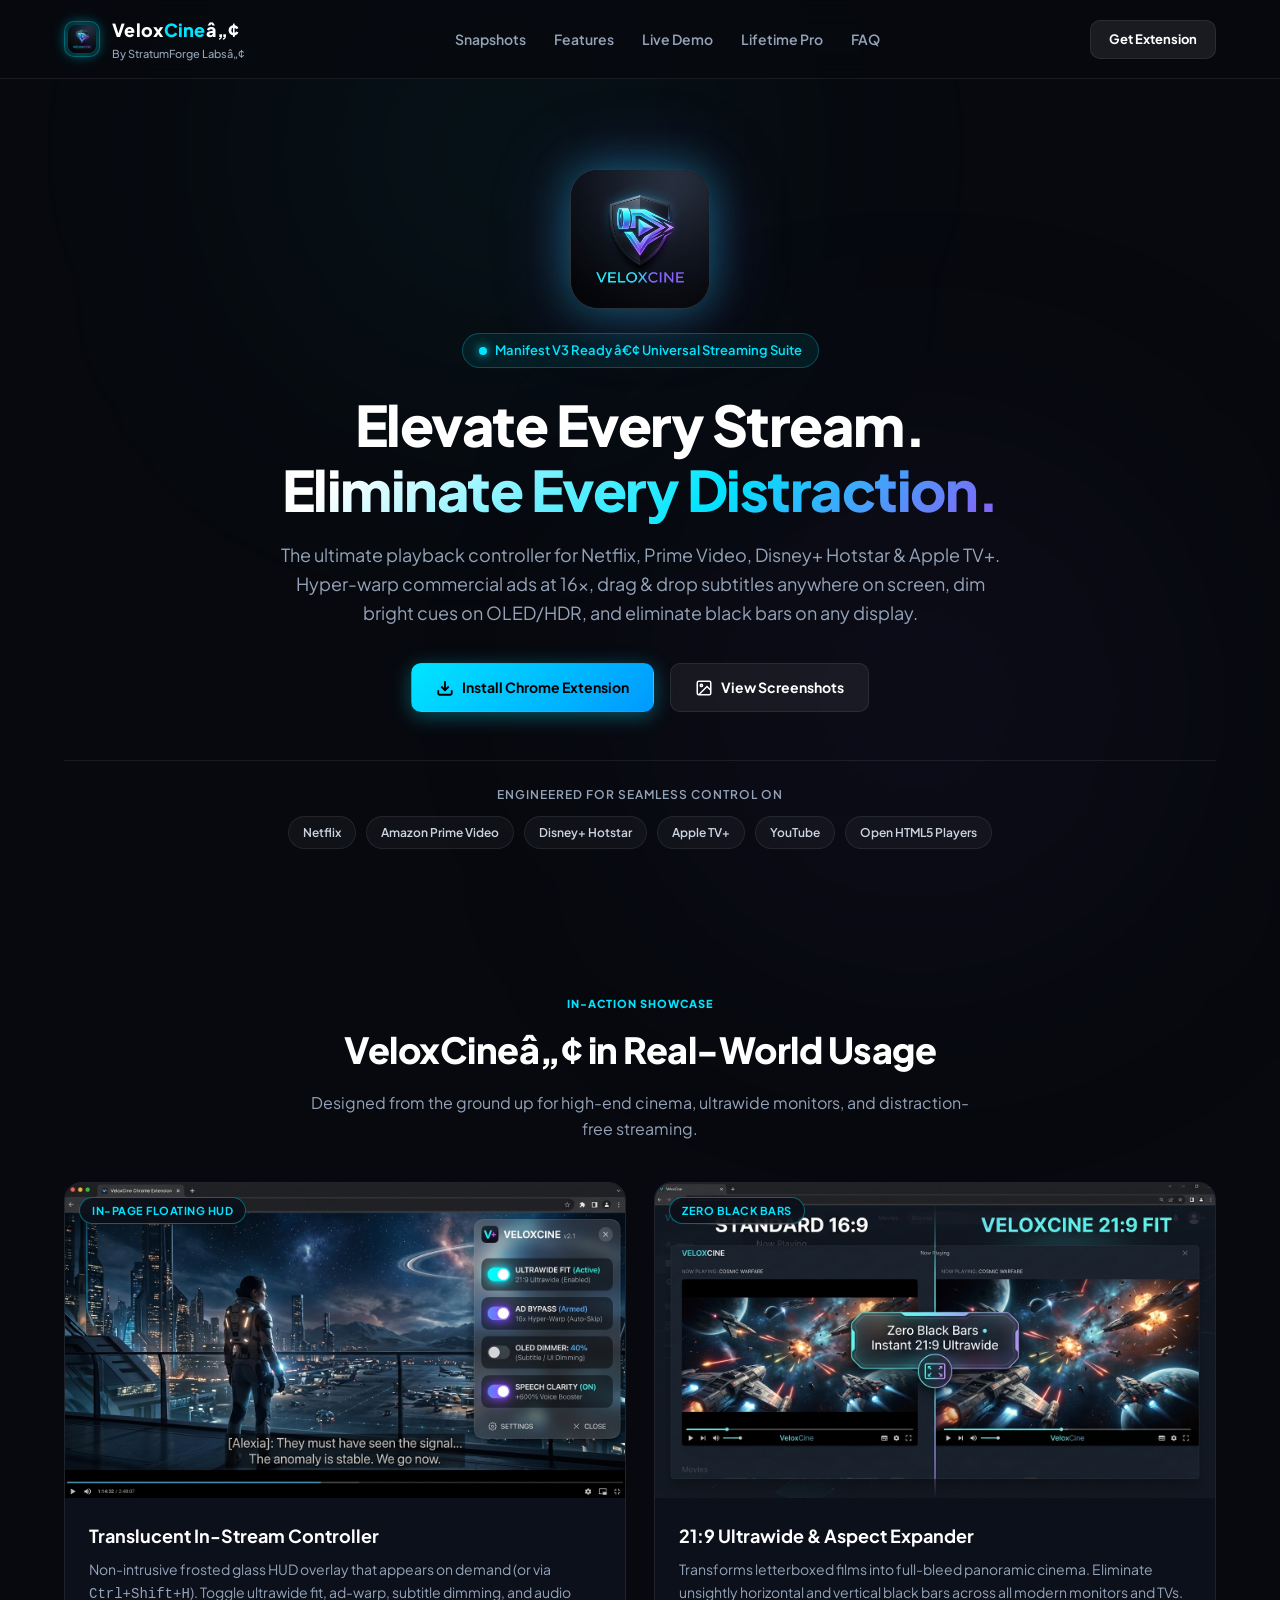
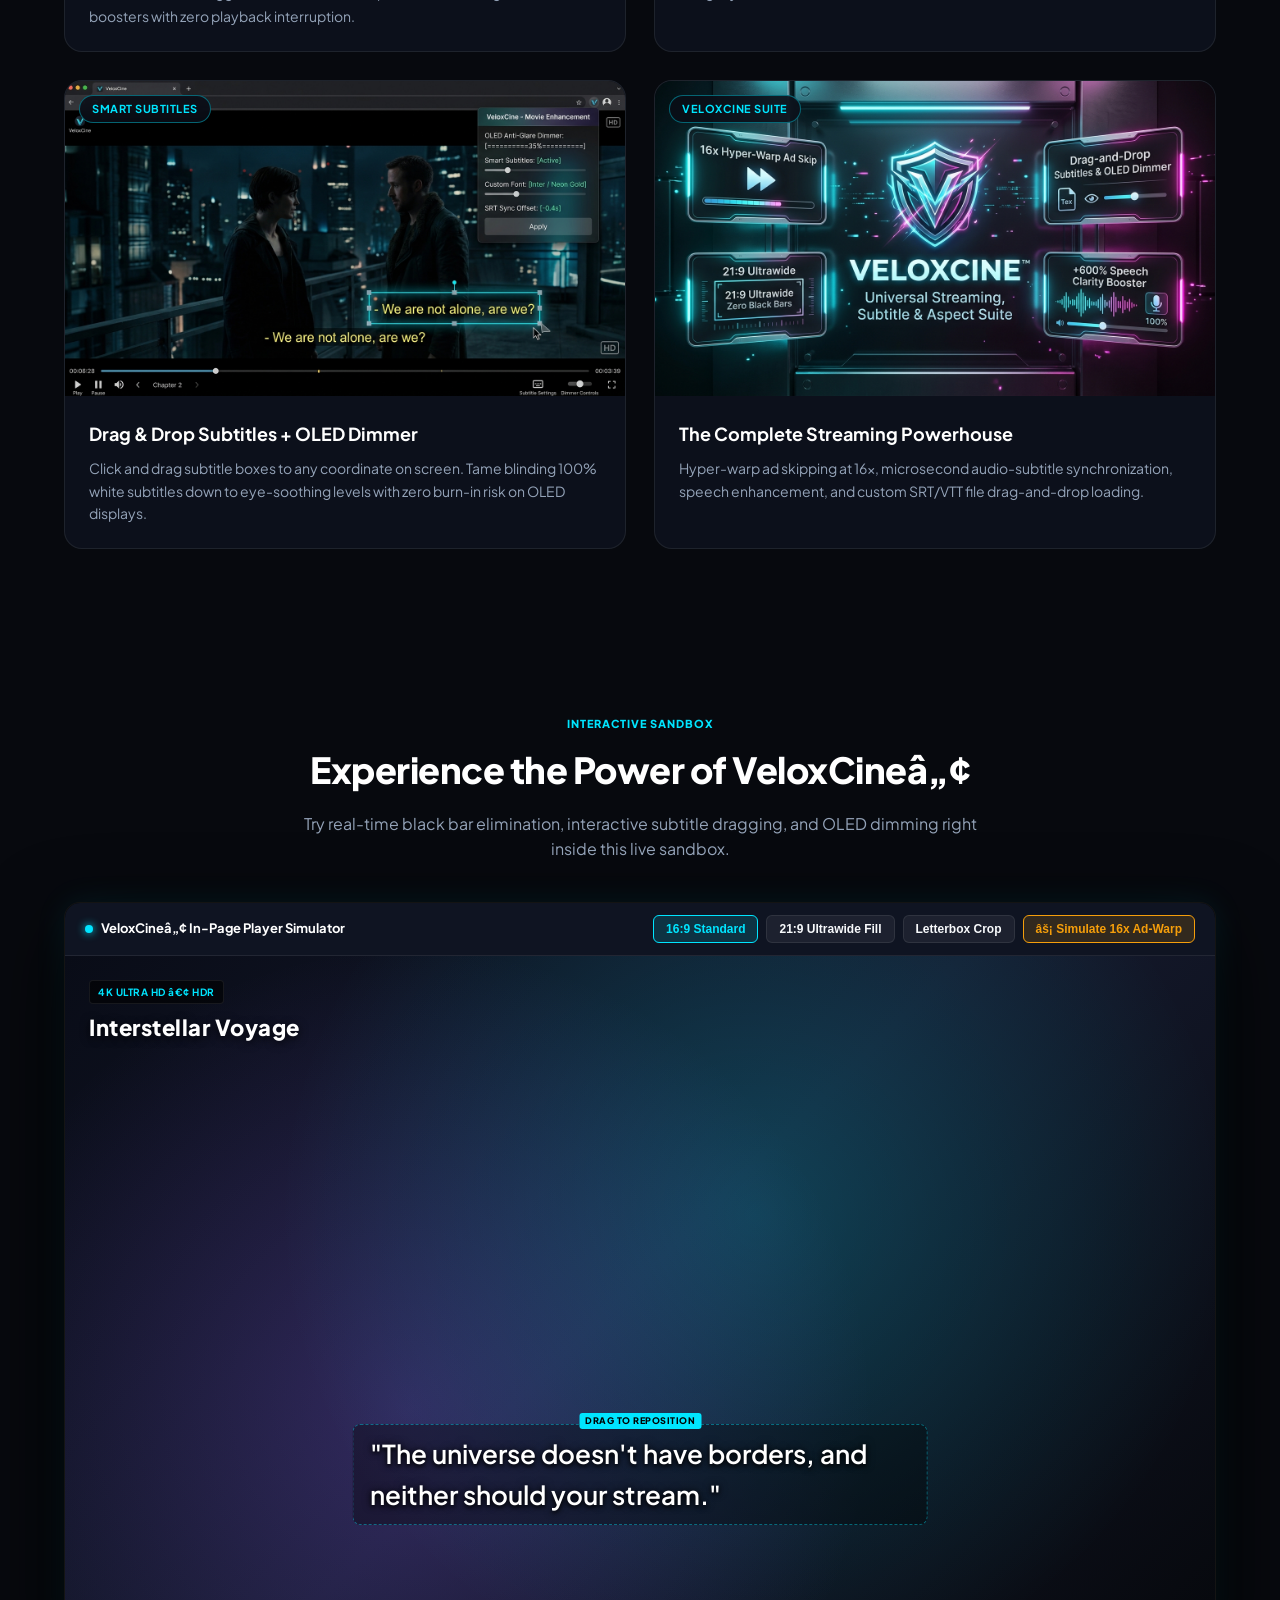
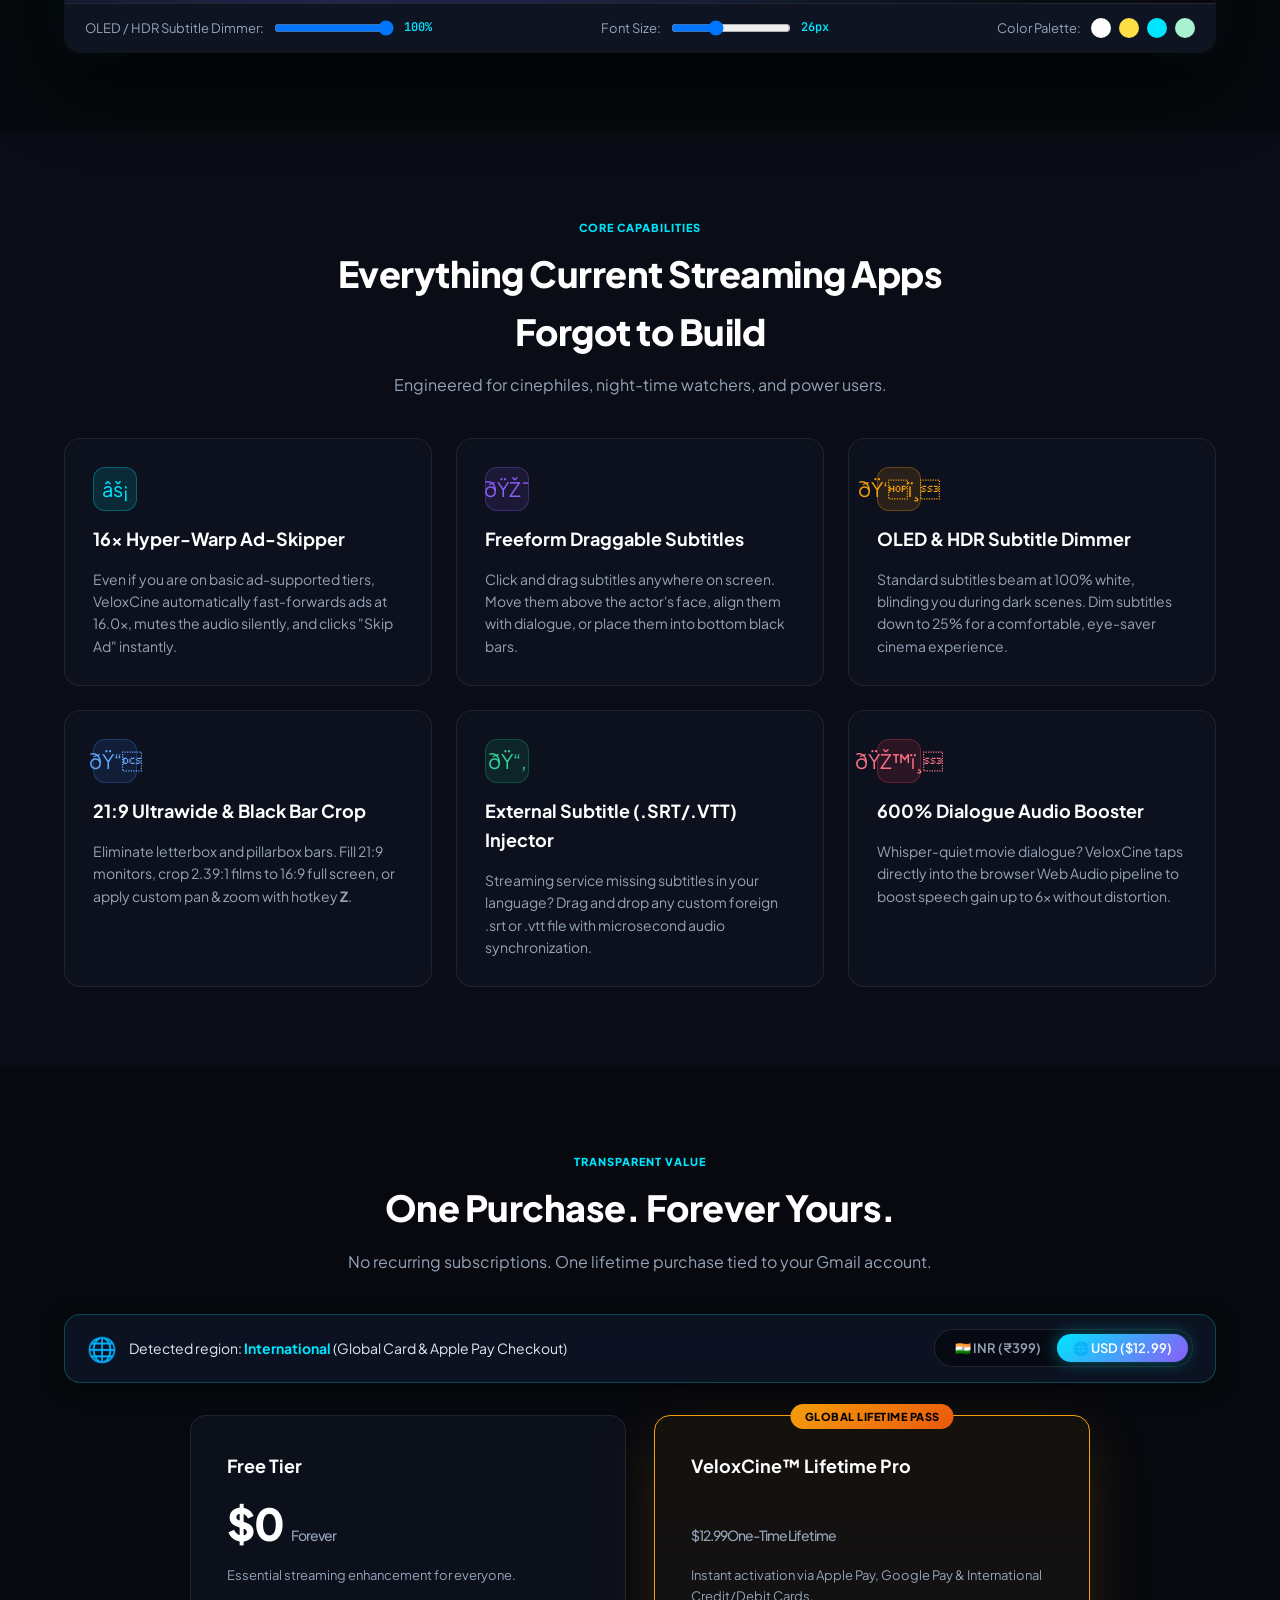
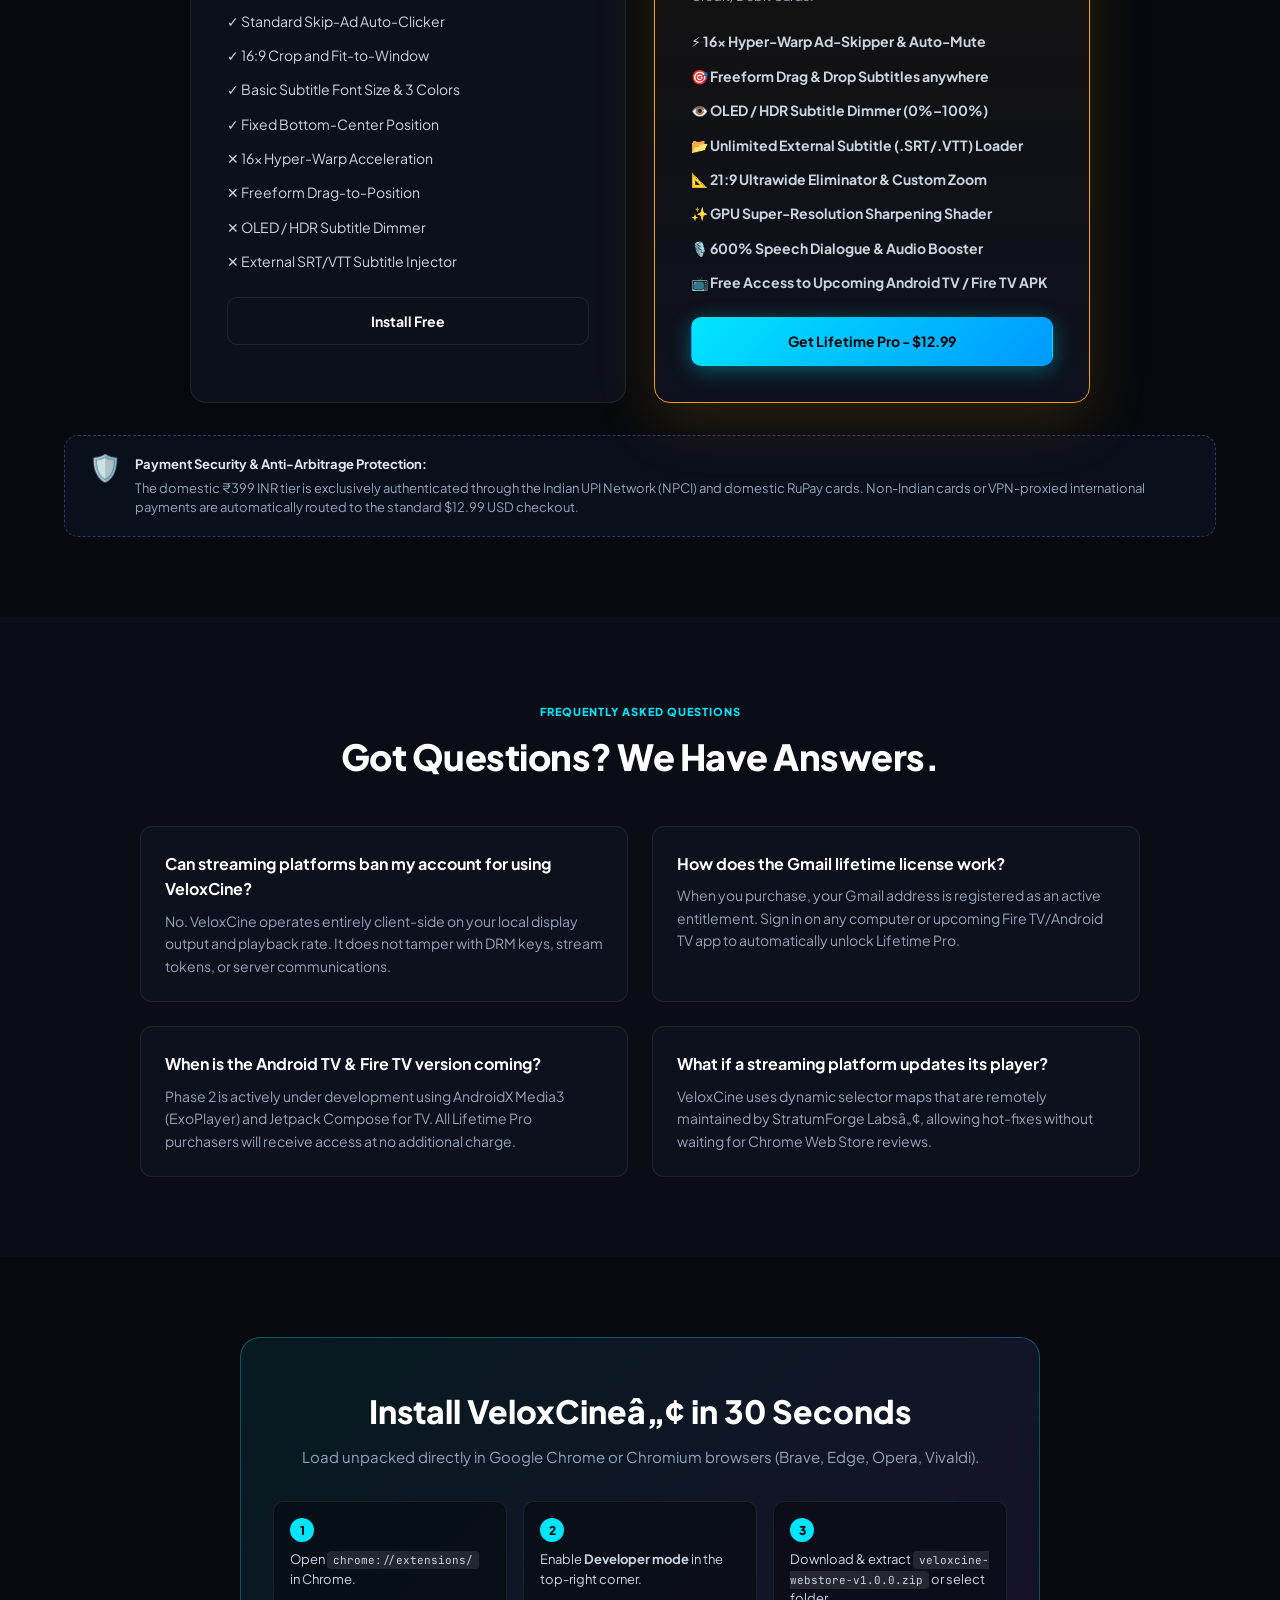
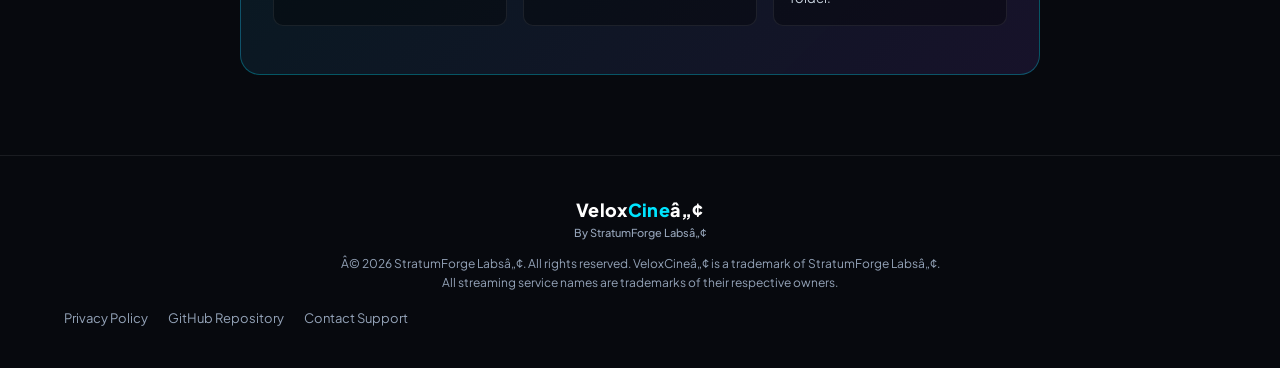
==== commit 4680d28e: "feat: add brand logo, usage snapshots gallery, and refreshed webstore assets" ====
--- a/website/index.html
+++ b/website/index.html
@@ -310,6 +310,18 @@
         <p class="section-desc">No recurring subscriptions. One lifetime purchase tied to your Gmail account.</p>
       </div>
 
+      <!-- Geolocation Currency Bar & Anti-VPN Verification Notice -->
+      <div class="pricing-region-banner" id="pricing-region-banner">
+        <div class="region-detected">
+          <span class="region-icon" id="region-flag">🇮🇳</span>
+          <span class="region-text" id="region-status">Detecting regional pricing...</span>
+        </div>
+        <div class="currency-toggle">
+          <button class="curr-btn active" id="btn-inr" onclick="setCurrency('INR', true)">🇮🇳 INR (₹399)</button>
+          <button class="curr-btn" id="btn-usd" onclick="setCurrency('USD', true)">🌐 USD ($12.99)</button>
+        </div>
+      </div>
+
       <div class="pricing-grid">
         <!-- Free Tier Card -->
         <div class="pricing-card">
@@ -319,37 +331,58 @@
             <p class="tier-desc">Essential streaming enhancement for everyone.</p>
           </div>
           <ul class="perks-list">
-            <li>âœ“ Standard Skip-Ad Auto-Clicker</li>
-            <li>âœ“ 16:9 Crop and Fit-to-Window</li>
-            <li>âœ“ Basic Subtitle Font Size & 3 Colors</li>
-            <li>âœ“ Fixed Bottom-Center Position</li>
-            <li class="disabled">âœ• 16x Hyper-Warp Acceleration</li>
-            <li class="disabled">âœ• Freeform Drag-to-Position</li>
-            <li class="disabled">âœ• OLED / HDR Subtitle Dimmer</li>
-            <li class="disabled">âœ• External SRT/VTT Subtitle Injector</li>
+            <li>✓ Standard Skip-Ad Auto-Clicker</li>
+            <li>✓ 16:9 Crop and Fit-to-Window</li>
+            <li>✓ Basic Subtitle Font Size & 3 Colors</li>
+            <li>✓ Fixed Bottom-Center Position</li>
+            <li class="disabled">✕ 16x Hyper-Warp Acceleration</li>
+            <li class="disabled">✕ Freeform Drag-to-Position</li>
+            <li class="disabled">✕ OLED / HDR Subtitle Dimmer</li>
+            <li class="disabled">✕ External SRT/VTT Subtitle Injector</li>
           </ul>
           <a href="#download" class="btn btn-outline">Install Free</a>
         </div>
 
         <!-- Lifetime Pro Card -->
         <div class="pricing-card popular">
-          <div class="popular-badge">MOST POPULAR â€¢ LIFETIME ACCESS</div>
+          <div class="popular-badge" id="popular-badge">BEST VALUE • ONE-TIME PURCHASE</div>
           <div class="card-header">
-            <span class="tier-name">VeloxCineâ„¢ Lifetime Pro</span>
-            <div class="price">$14.99 <span>One-Time Fee</span></div>
-            <p class="tier-desc">Tied to your Gmail account. Works across all your devices.</p>
+            <span class="tier-name">VeloxCine™ Lifetime Pro</span>
+            <div class="price" id="pro-price-display">
+              <span class="price-val">₹399</span>
+              <span class="price-period">Lifetime License</span>
+            </div>
+            <p class="tier-desc" id="pro-payment-desc">
+              Instant activation with UPI (Google Pay, PhonePe, Paytm) & RuPay.
+            </p>
           </div>
           <ul class="perks-list">
-            <li>âš¡ <strong>16x Hyper-Warp Ad-Skipper & Auto-Mute</strong></li>
-            <li>ðŸŽ¯ <strong>Freeform Drag & Drop Subtitles anywhere</strong></li>
-            <li>ðŸ‘ï¸ <strong>OLED / HDR Subtitle Dimmer (0%â€“100%)</strong></li>
-            <li>ðŸ“‚ <strong>Unlimited External Subtitle (.SRT/.VTT) Loader</strong></li>
-            <li>ðŸ“ <strong>21:9 Ultrawide Eliminator & Custom Zoom</strong></li>
-            <li>âœ¨ <strong>GPU Super-Resolution Sharpening Shader</strong></li>
-            <li>ðŸŽ™ï¸ <strong>600% Speech Dialogue & Audio Booster</strong></li>
-            <li>ðŸ“º <strong>Free Access to Upcoming Android TV / Fire TV APK</strong></li>
+            <li>⚡ <strong>16x Hyper-Warp Ad-Skipper & Auto-Mute</strong></li>
+            <li>🎯 <strong>Freeform Drag & Drop Subtitles anywhere</strong></li>
+            <li>👁️ <strong>OLED / HDR Subtitle Dimmer (0%–100%)</strong></li>
+            <li>📂 <strong>Unlimited External Subtitle (.SRT/.VTT) Loader</strong></li>
+            <li>📐 <strong>21:9 Ultrawide Eliminator & Custom Zoom</strong></li>
+            <li>✨ <strong>GPU Super-Resolution Sharpening Shader</strong></li>
+            <li>🎙️ <strong>600% Speech Dialogue & Audio Booster</strong></li>
+            <li>📺 <strong>Free Access to Upcoming Android TV / Fire TV APK</strong></li>
           </ul>
-          <a href="#download" class="btn btn-primary btn-block">Get Lifetime License</a>
+          <a href="#download" class="btn btn-primary btn-block" id="btn-pro-checkout">
+            <span id="btn-pro-checkout-text">Pay ₹399 with UPI</span>
+          </a>
+        </div>
+      </div>
+
+      <!-- Anti-VPN and Arbitrage Policy Note -->
+      <div class="vpn-notice-box" id="vpn-notice">
+        <div class="vpn-notice-content">
+          <span class="vpn-shield-icon">🛡️</span>
+          <div class="vpn-text">
+            <strong>Payment Security & Anti-Arbitrage Protection:</strong>
+            <p id="vpn-details-text">
+              The domestic ₹399 INR tier is exclusively authenticated through the Indian UPI Network (NPCI) and domestic RuPay cards. 
+              Non-Indian cards or VPN-proxied international payments are automatically routed to the standard $12.99 USD checkout.
+            </p>
+          </div>
         </div>
       </div>
     </div>
--- a/website/style.css
+++ b/website/style.css
@@ -1110,4 +1110,105 @@
   .gallery-grid {
     grid-template-columns: 1fr;
   }
-}+}
+/* Geolocation & Currency Toggle Banner */
+.pricing-region-banner {
+  display: flex;
+  justify-content: space-between;
+  align-items: center;
+  background: rgba(15, 23, 42, 0.7);
+  border: 1px solid rgba(0, 229, 255, 0.25);
+  border-radius: 16px;
+  padding: 14px 22px;
+  margin-bottom: 32px;
+  backdrop-filter: blur(12px);
+  box-shadow: 0 4px 20px rgba(0, 0, 0, 0.4);
+}
+
+.region-detected {
+  display: flex;
+  align-items: center;
+  gap: 12px;
+}
+
+.region-icon {
+  font-size: 24px;
+}
+
+.region-text {
+  font-size: 14px;
+  color: #e2e8f0;
+}
+
+.region-text strong {
+  color: #00e5ff;
+}
+
+.currency-toggle {
+  display: flex;
+  background: rgba(0, 0, 0, 0.4);
+  border-radius: 999px;
+  padding: 4px;
+  border: 1px solid rgba(255, 255, 255, 0.1);
+}
+
+.curr-btn {
+  background: transparent;
+  border: none;
+  color: var(--text-muted);
+  font-family: inherit;
+  font-size: 13px;
+  font-weight: 600;
+  padding: 6px 16px;
+  border-radius: 999px;
+  cursor: pointer;
+  transition: all 0.2s ease;
+}
+
+.curr-btn.active {
+  background: linear-gradient(135deg, #00e5ff, #8b5cf6);
+  color: #fff;
+  box-shadow: 0 0 16px rgba(0, 229, 255, 0.4);
+}
+
+/* Anti-VPN Notice Box */
+.vpn-notice-box {
+  margin-top: 32px;
+  background: rgba(15, 23, 42, 0.5);
+  border: 1px dashed rgba(139, 92, 246, 0.4);
+  border-radius: 14px;
+  padding: 18px 24px;
+}
+
+.vpn-notice-content {
+  display: flex;
+  align-items: flex-start;
+  gap: 14px;
+}
+
+.vpn-shield-icon {
+  font-size: 26px;
+  line-height: 1;
+}
+
+.vpn-text strong {
+  color: #e2e8f0;
+  font-size: 13px;
+  display: block;
+  margin-bottom: 4px;
+}
+
+.vpn-text p {
+  color: var(--text-muted);
+  font-size: 13px;
+  line-height: 1.5;
+  margin: 0;
+}
+
+@media (max-width: 768px) {
+  .pricing-region-banner {
+    flex-direction: column;
+    gap: 16px;
+    align-items: flex-start;
+  }
+}
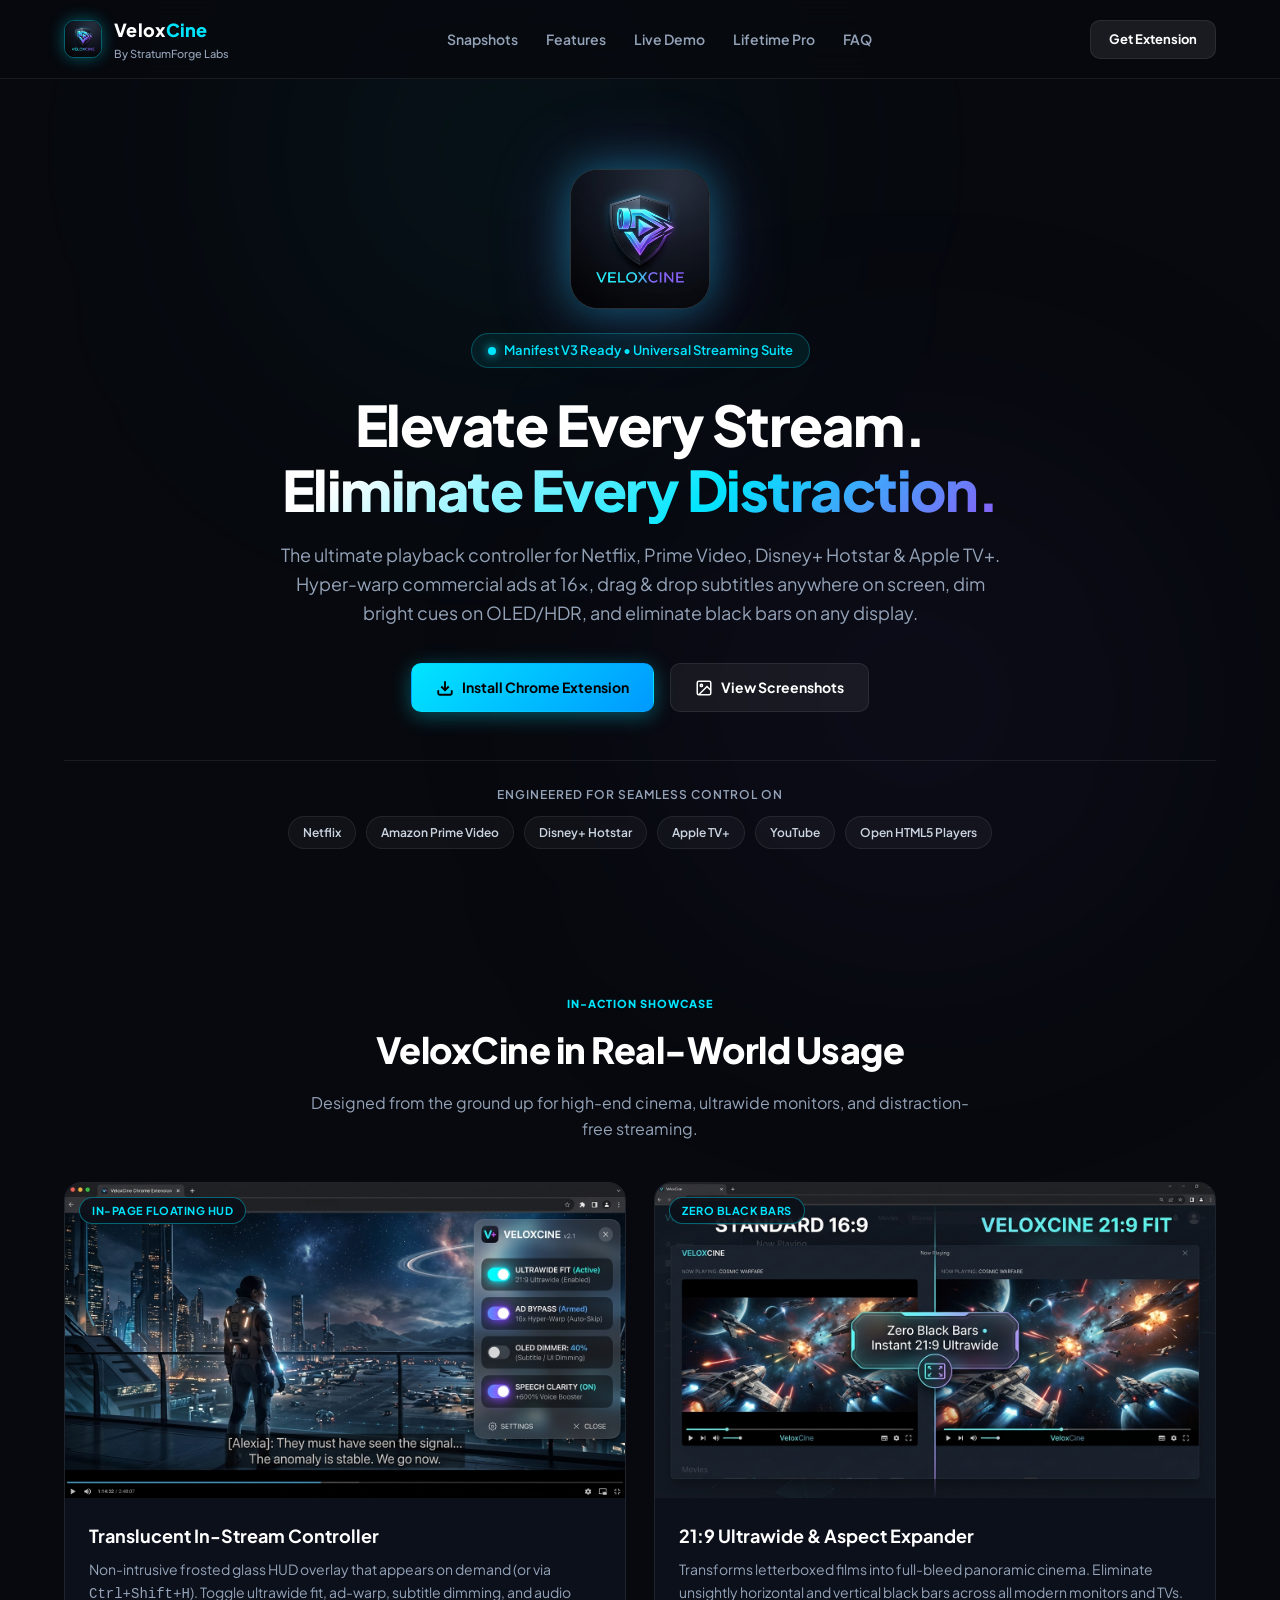
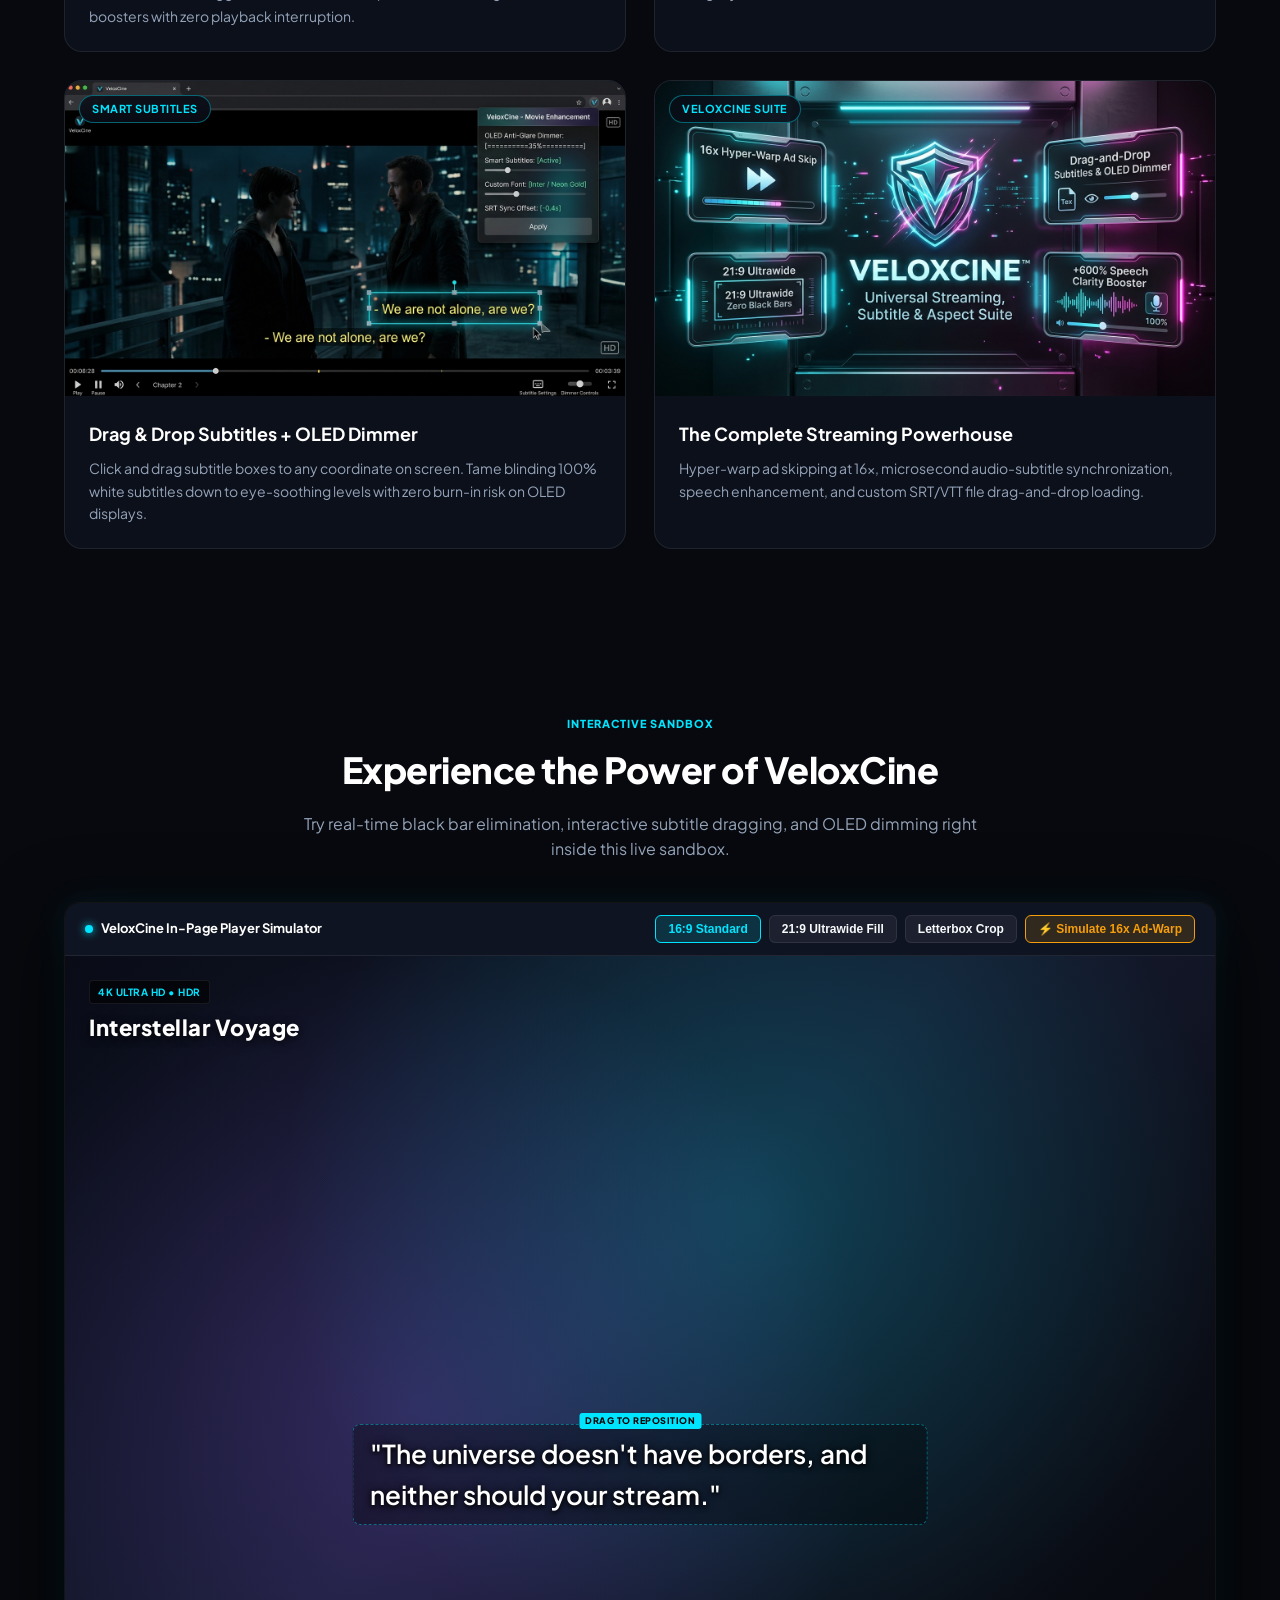
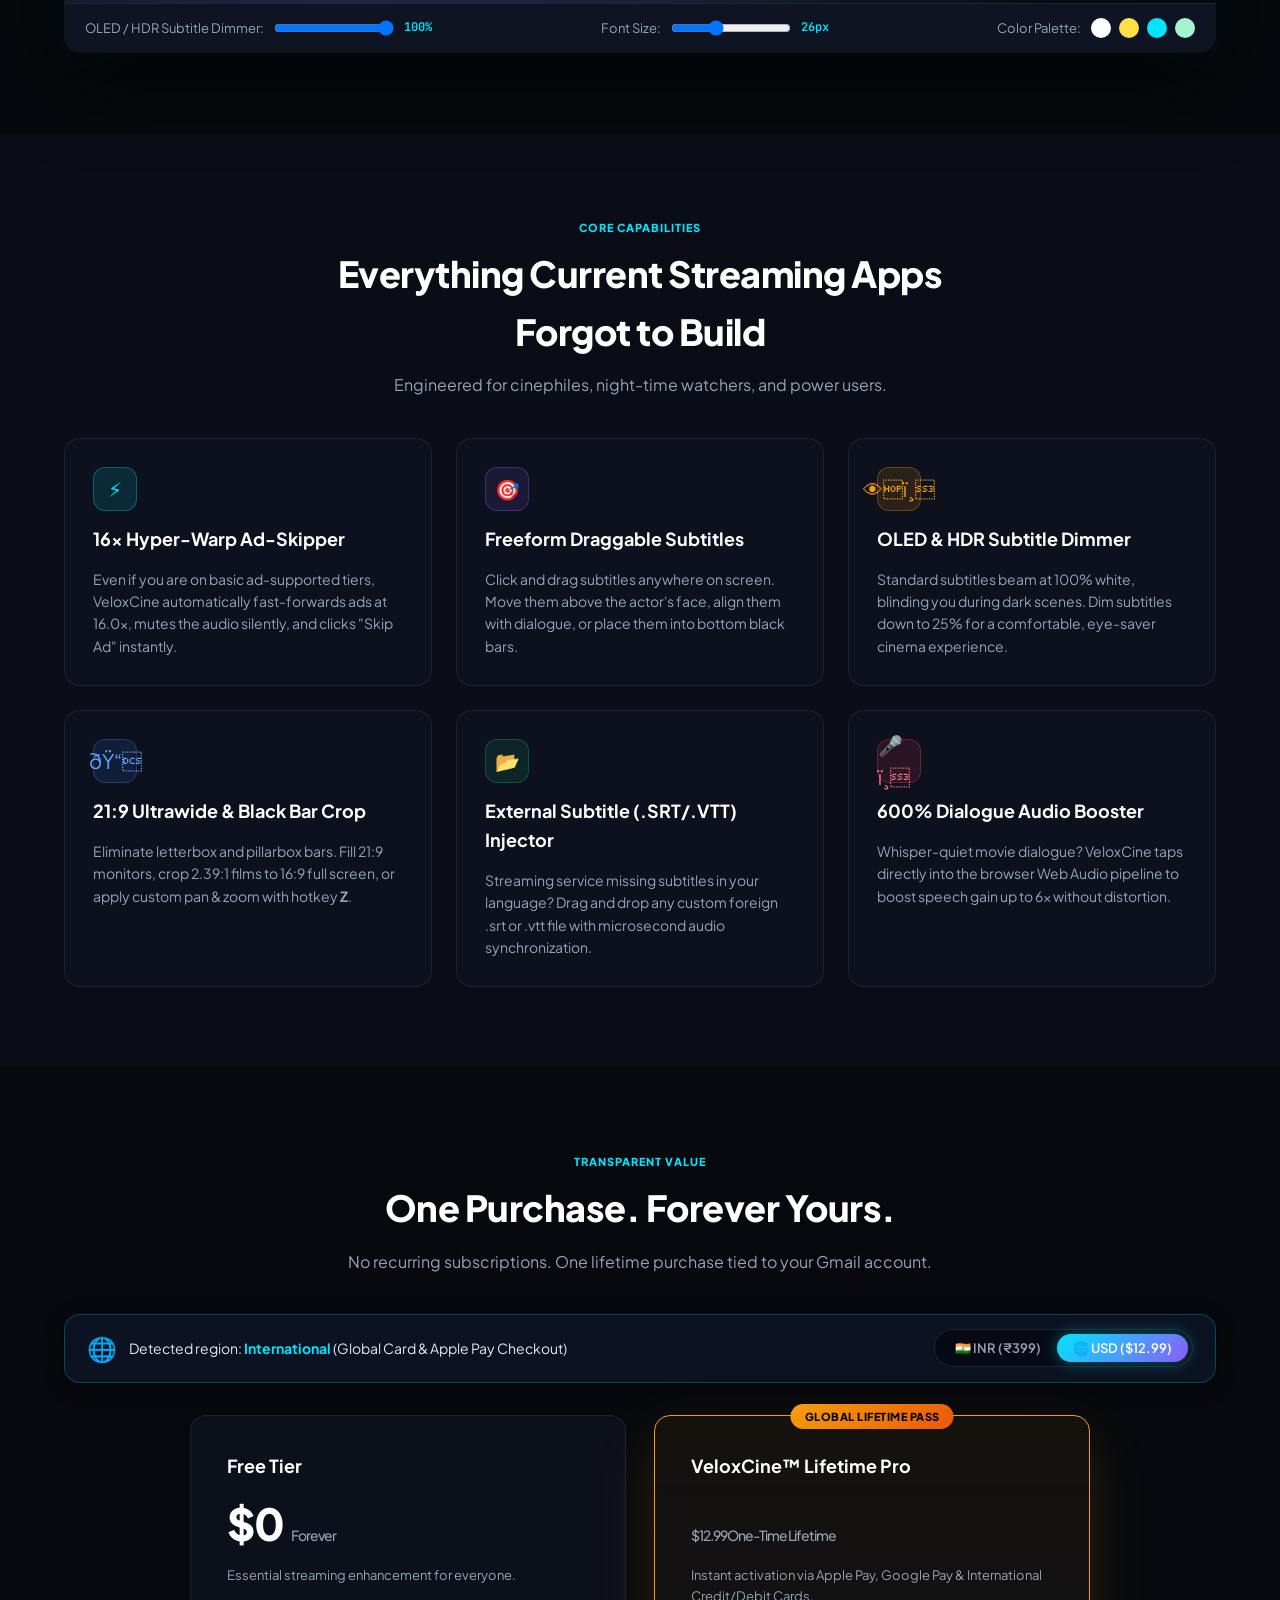
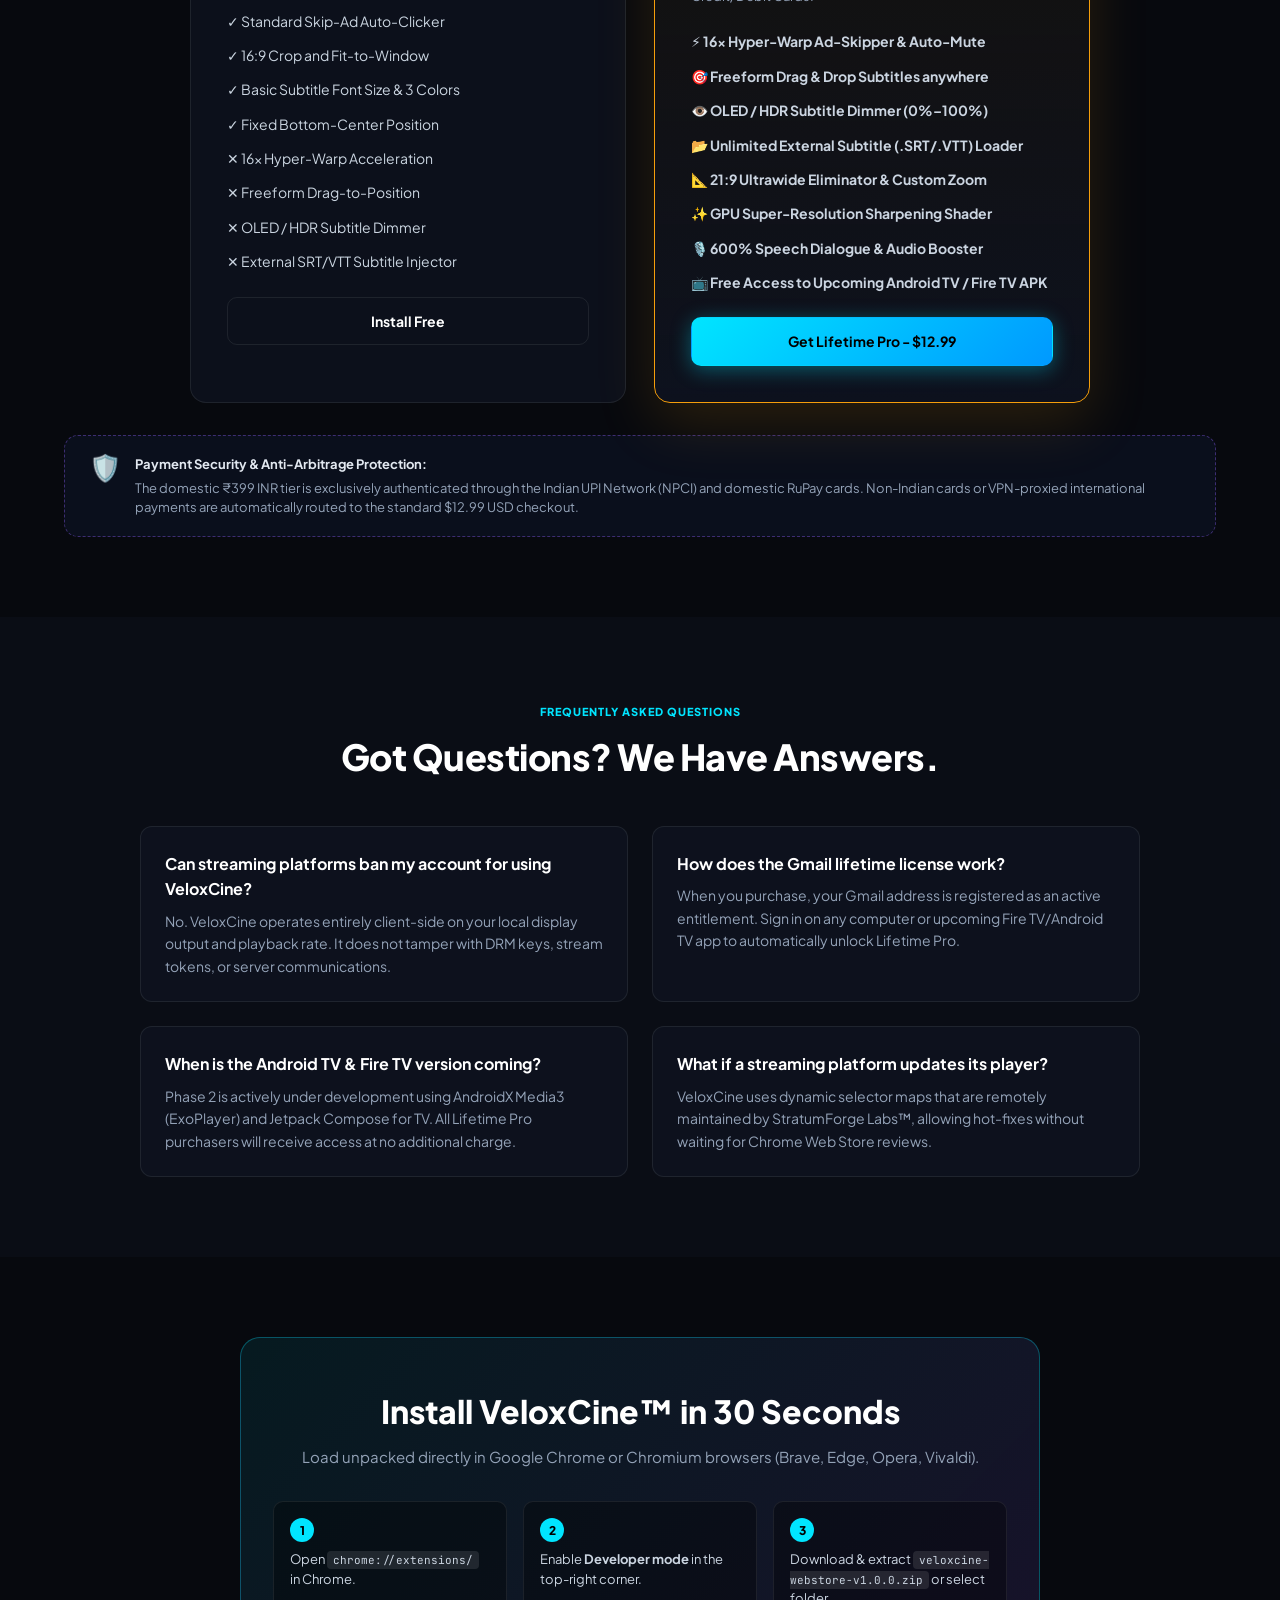
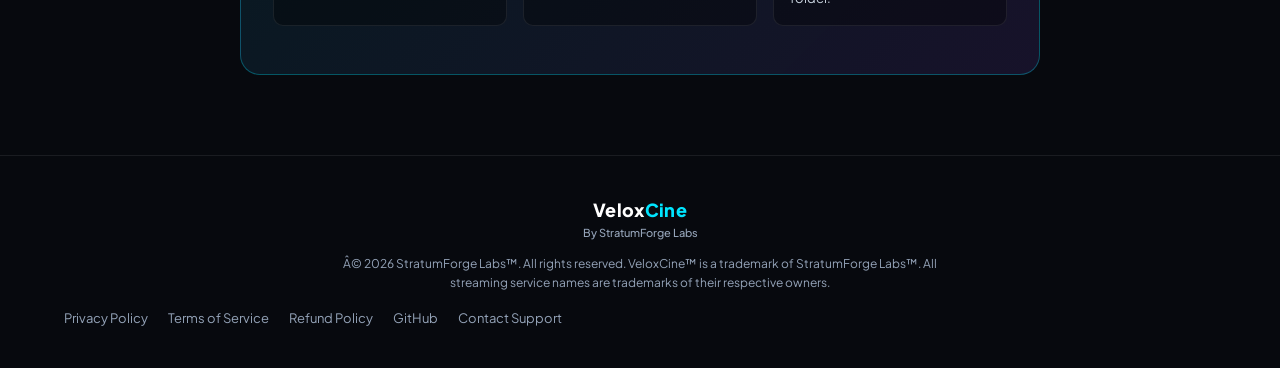
==== commit 86f88cb3: "fix(pages): deploy updated logo, gallery, and dynamic pricing to root of gh-pages" ====
--- a/website/index.html
+++ b/website/index.html
@@ -3,8 +3,8 @@
 <head>
   <meta charset="UTF-8">
   <meta name="viewport" content="width=device-width, initial-scale=1.0">
-  <title>VeloxCineâ„¢ | Universal Streaming, Subtitle & Aspect Suite</title>
-  <meta name="description" content="VeloxCineâ„¢ by StratumForge Labsâ„¢ is the universal streaming suite for Netflix, Prime Video, Hotstar & Apple TV+. 16x ad-warp, drag-and-drop subtitles, and 21:9 ultrawide black bar eliminator.">
+  <title>VeloxCine&trade; | Universal Streaming, Subtitle & Aspect Suite</title>
+  <meta name="description" content="VeloxCine&trade; by StratumForge Labs&trade; is the universal streaming suite for Netflix, Prime Video, Hotstar & Apple TV+. 16x ad-warp, drag-and-drop subtitles, and 21:9 ultrawide black bar eliminator.">
   <link rel="icon" type="image/png" href="assets/icon128.png">
   <link rel="stylesheet" href="style.css">
   <link rel="preconnect" href="https://fonts.googleapis.com">
@@ -20,12 +20,10 @@
   <header class="navbar">
     <div class="nav-container">
       <div class="brand">
-        <div class="brand-badge-logo">
-          <img src="assets/icon128.png" alt="VeloxCine Logo" class="brand-logo-img">
-        </div>
+        <img src="assets/icon128.png" alt="VeloxCine Logo" class="brand-logo-img">
         <div class="brand-text">
-          <span class="brand-name">Velox<span>Cine</span>â„¢</span>
-          <span class="brand-studio">By StratumForge Labsâ„¢</span>
+          <span class="brand-name">Velox<span>Cine</span></span>
+          <span class="brand-studio">By StratumForge Labs</span>
         </div>
       </div>
 
@@ -47,12 +45,12 @@
   <section class="hero">
     <div class="container hero-content">
       <div class="hero-brand-emblem">
-        <img src="assets/logo.jpg" alt="VeloxCineâ„¢ Official Emblem" class="hero-logo-large">
+        <img src="assets/logo.jpg" alt="VeloxCine&trade; Official Emblem" class="hero-logo-large">
       </div>
 
       <div class="hero-badge">
         <span class="pulse-dot"></span>
-        <span>Manifest V3 Ready â€¢ Universal Streaming Suite</span>
+        <span>Manifest V3 Ready &bull; Universal Streaming Suite</span>
       </div>
 
       <h1 class="hero-title">
@@ -105,7 +103,7 @@
     <div class="container">
       <div class="section-header">
         <span class="section-badge">IN-ACTION SHOWCASE</span>
-        <h2 class="section-title">VeloxCineâ„¢ in Real-World Usage</h2>
+        <h2 class="section-title">VeloxCine in Real-World Usage</h2>
         <p class="section-desc">Designed from the ground up for high-end cinema, ultrawide monitors, and distraction-free streaming.</p>
       </div>
 
@@ -166,7 +164,7 @@
     <div class="container">
       <div class="section-header">
         <span class="section-badge">INTERACTIVE SANDBOX</span>
-        <h2 class="section-title">Experience the Power of VeloxCineâ„¢</h2>
+        <h2 class="section-title">Experience the Power of VeloxCine</h2>
         <p class="section-desc">Try real-time black bar elimination, interactive subtitle dragging, and OLED dimming right inside this live sandbox.</p>
       </div>
 
@@ -175,13 +173,13 @@
         <div class="sim-toolbar">
           <div class="sim-brand">
             <span class="sim-status-dot"></span>
-            <span>VeloxCineâ„¢ In-Page Player Simulator</span>
+            <span>VeloxCine In-Page Player Simulator</span>
           </div>
           <div class="sim-controls">
             <button class="sim-btn active" data-aspect="16-9">16:9 Standard</button>
             <button class="sim-btn" data-aspect="21-9">21:9 Ultrawide Fill</button>
             <button class="sim-btn" data-aspect="crop">Letterbox Crop</button>
-            <button class="sim-btn btn-warp-trigger" id="demo-ad-warp">âš¡ Simulate 16x Ad-Warp</button>
+            <button class="sim-btn btn-warp-trigger" id="demo-ad-warp">&#9889; Simulate 16x Ad-Warp</button>
           </div>
         </div>
 
@@ -190,7 +188,7 @@
           <div class="sim-video-art" id="sim-video">
             <div class="art-overlay-cinema"></div>
             <div class="sim-scene-elements">
-              <span class="scene-badge">4K ULTRA HD â€¢ HDR</span>
+              <span class="scene-badge">4K ULTRA HD &bull; HDR</span>
               <div class="scene-title">Interstellar Voyage</div>
             </div>
 
@@ -203,9 +201,9 @@
             <!-- Simulated Ad Break Overlay -->
             <div class="sim-ad-overlay" id="sim-ad-overlay">
               <div class="sim-ad-modal">
-                <div class="ad-tag">âš¡ AD BREAK DETECTED</div>
+                <div class="ad-tag">&#9889; AD BREAK DETECTED</div>
                 <div class="ad-speed-meter">SPEED ACCELERATED TO 16.0X</div>
-                <div class="ad-muted-tag">ðŸ”‡ SILENT AUTO-MUTE ACTIVE</div>
+                <div class="ad-muted-tag">&#128266;‡ SILENT AUTO-MUTE ACTIVE</div>
                 <button class="btn-sim-skip" id="btn-sim-skip">Auto-Skipping in 0.05s...</button>
               </div>
             </div>
@@ -251,7 +249,7 @@
 
       <div class="features-grid">
         <div class="feature-card">
-          <div class="feature-icon icon-cyan">âš¡</div>
+          <div class="feature-icon icon-cyan">&#9889;</div>
           <h3 class="feature-title">16x Hyper-Warp Ad-Skipper</h3>
           <p class="feature-desc">
             Even if you are on basic ad-supported tiers, VeloxCine automatically fast-forwards ads at 16.0x, mutes the audio silently, and clicks "Skip Ad" instantly.
@@ -259,7 +257,7 @@
         </div>
 
         <div class="feature-card">
-          <div class="feature-icon icon-purple">ðŸŽ¯</div>
+          <div class="feature-icon icon-purple">&#127919;</div>
           <h3 class="feature-title">Freeform Draggable Subtitles</h3>
           <p class="feature-desc">
             Click and drag subtitles anywhere on screen. Move them above the actor's face, align them with dialogue, or place them into bottom black bars.
@@ -267,7 +265,7 @@
         </div>
 
         <div class="feature-card">
-          <div class="feature-icon icon-gold">ðŸ‘ï¸</div>
+          <div class="feature-icon icon-gold">&#128065;ï¸</div>
           <h3 class="feature-title">OLED & HDR Subtitle Dimmer</h3>
           <p class="feature-desc">
             Standard subtitles beam at 100% white, blinding you during dark scenes. Dim subtitles down to 25% for a comfortable, eye-saver cinema experience.
@@ -283,7 +281,7 @@
         </div>
 
         <div class="feature-card">
-          <div class="feature-icon icon-emerald">ðŸ“‚</div>
+          <div class="feature-icon icon-emerald">&#128194;</div>
           <h3 class="feature-title">External Subtitle (.SRT/.VTT) Injector</h3>
           <p class="feature-desc">
             Streaming service missing subtitles in your language? Drag and drop any custom foreign .srt or .vtt file with microsecond audio synchronization.
@@ -291,7 +289,7 @@
         </div>
 
         <div class="feature-card">
-          <div class="feature-icon icon-rose">ðŸŽ™ï¸</div>
+          <div class="feature-icon icon-rose">&#127908;ï¸</div>
           <h3 class="feature-title">600% Dialogue Audio Booster</h3>
           <p class="feature-desc">
             Whisper-quiet movie dialogue? VeloxCine taps directly into the browser Web Audio pipeline to boost speech gain up to 6x without distortion.
@@ -345,9 +343,9 @@
 
         <!-- Lifetime Pro Card -->
         <div class="pricing-card popular">
-          <div class="popular-badge" id="popular-badge">BEST VALUE • ONE-TIME PURCHASE</div>
+          <div class="popular-badge" id="popular-badge">BEST VALUE &bull; ONE-TIME PURCHASE</div>
           <div class="card-header">
-            <span class="tier-name">VeloxCine™ Lifetime Pro</span>
+            <span class="tier-name">VeloxCine&trade; Lifetime Pro</span>
             <div class="price" id="pro-price-display">
               <span class="price-val">₹399</span>
               <span class="price-period">Lifetime License</span>
@@ -411,7 +409,7 @@
         </div>
         <div class="faq-item">
           <h4>What if a streaming platform updates its player?</h4>
-          <p>VeloxCine uses dynamic selector maps that are remotely maintained by StratumForge Labsâ„¢, allowing hot-fixes without waiting for Chrome Web Store reviews.</p>
+          <p>VeloxCine uses dynamic selector maps that are remotely maintained by StratumForge Labs&trade;, allowing hot-fixes without waiting for Chrome Web Store reviews.</p>
         </div>
       </div>
     </div>
@@ -420,7 +418,7 @@
   <!-- Download & Installation Guide Section -->
   <section class="download-section" id="download">
     <div class="container download-box">
-      <h2>Install VeloxCineâ„¢ in 30 Seconds</h2>
+      <h2>Install VeloxCine&trade; in 30 Seconds</h2>
       <p>Load unpacked directly in Google Chrome or Chromium browsers (Brave, Edge, Opera, Vivaldi).</p>
       
       <div class="install-steps">
@@ -451,16 +449,18 @@
     <div class="container footer-content">
       <div class="footer-brand">
         <div class="brand-text">
-          <span class="brand-name">Velox<span>Cine</span>â„¢</span>
-          <span class="brand-studio">By StratumForge Labsâ„¢</span>
+          <span class="brand-name">Velox<span>Cine</span></span>
+          <span class="brand-studio">By StratumForge Labs</span>
         </div>
         <p class="footer-copyright">
-          Â© 2026 StratumForge Labsâ„¢. All rights reserved. VeloxCineâ„¢ is a trademark of StratumForge Labsâ„¢. All streaming service names are trademarks of their respective owners.
+          Â© 2026 StratumForge Labs&trade;. All rights reserved. VeloxCine&trade; is a trademark of StratumForge Labs&trade;. All streaming service names are trademarks of their respective owners.
         </p>
       </div>
-      <div class="footer-links">
+            <div class="footer-links">
         <a href="privacy.html">Privacy Policy</a>
-        <a href="https://github.com/stratumforge/veloxcine" target="_blank" rel="noopener">GitHub Repository</a>
+        <a href="terms.html">Terms of Service</a>
+        <a href="refund.html">Refund Policy</a>
+        <a href="https://github.com/stratumforge/veloxcine" target="_blank" rel="noopener">GitHub</a>
         <a href="mailto:forgestratum@gmail.com">Contact Support</a>
       </div>
     </div>
--- a/website/style.css
+++ b/website/style.css
@@ -1212,3 +1212,25 @@
     align-items: flex-start;
   }
 }
+
+/* Refined Brand Logo */
+.brand-logo-img {
+  width: 38px;
+  height: 38px;
+  border-radius: 10px;
+  object-fit: cover;
+  border: 1px solid rgba(0, 229, 255, 0.4);
+  box-shadow: 0 0 16px rgba(0, 229, 255, 0.35);
+  display: block;
+}
+
+.sim-controls {
+  display: flex;
+  align-items: center;
+  gap: 8px;
+  flex-wrap: wrap;
+}
+
+.btn-warp-trigger {
+  white-space: nowrap;
+}
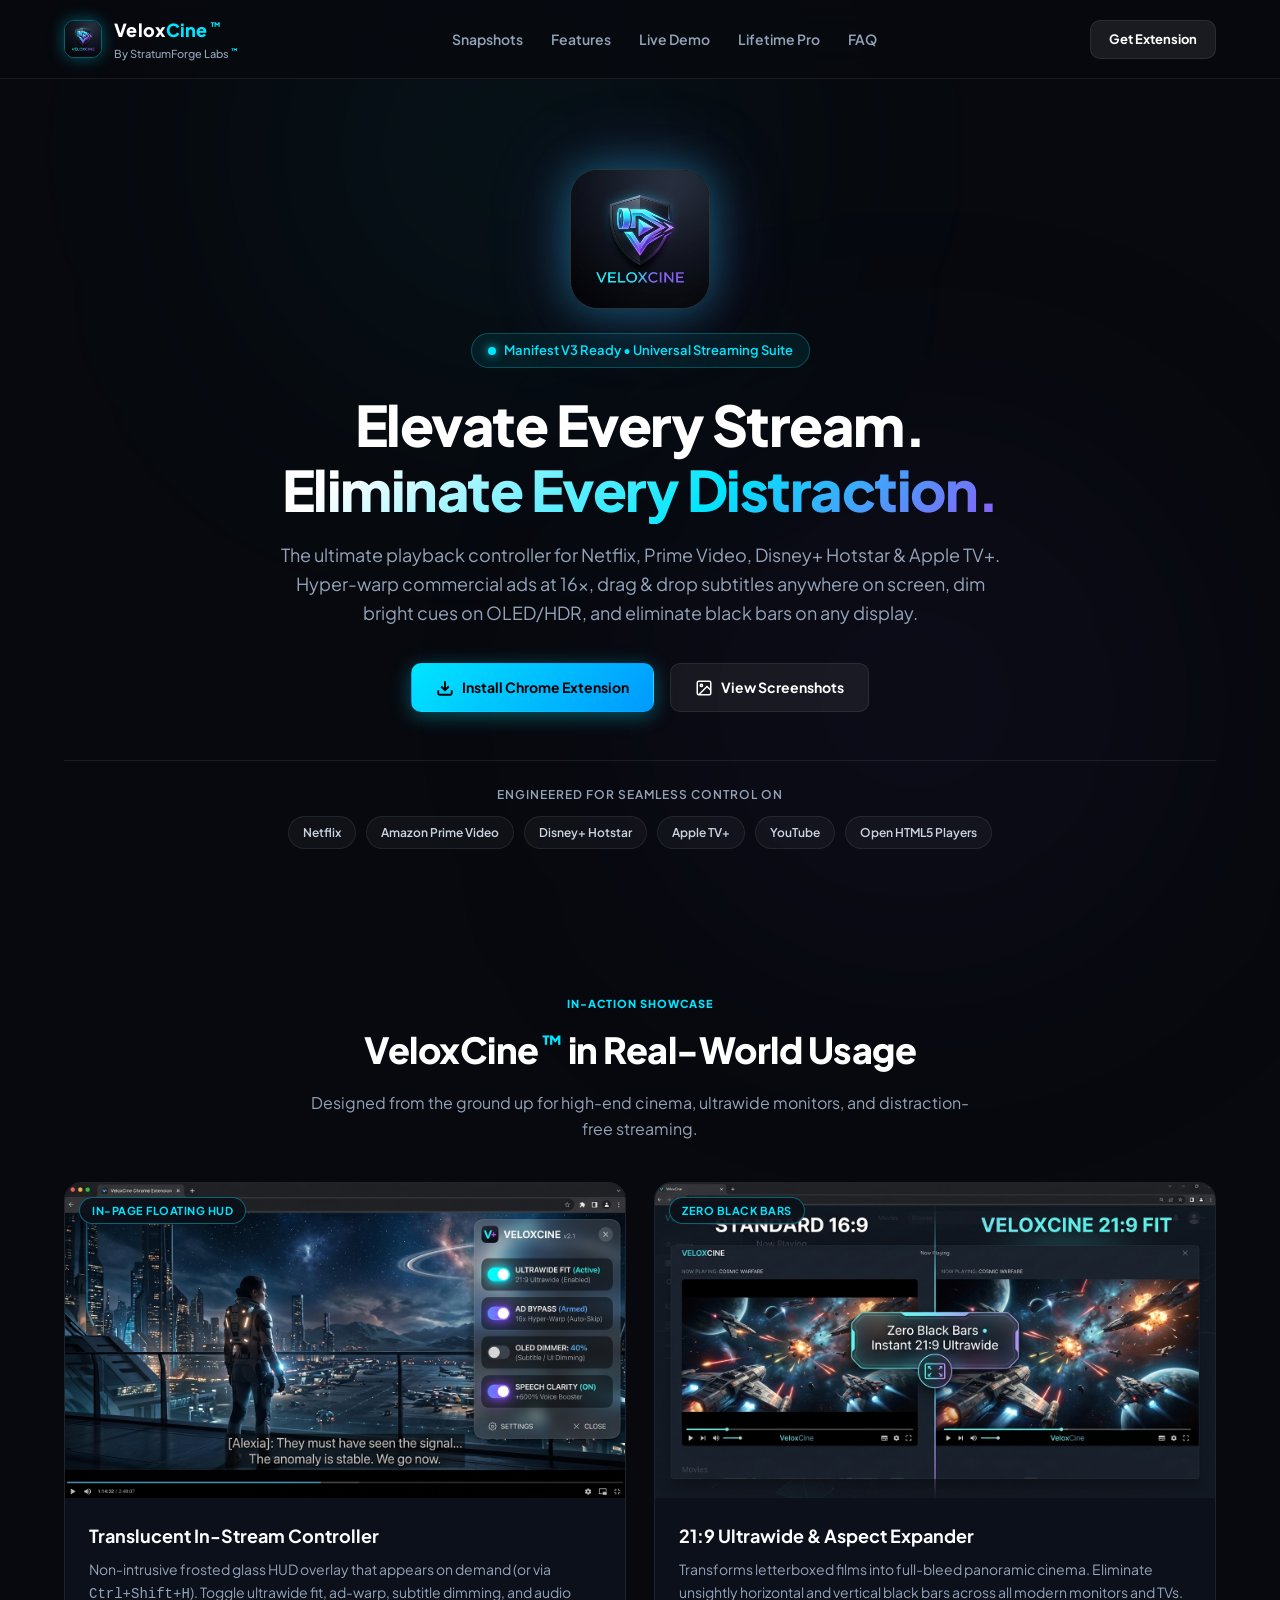
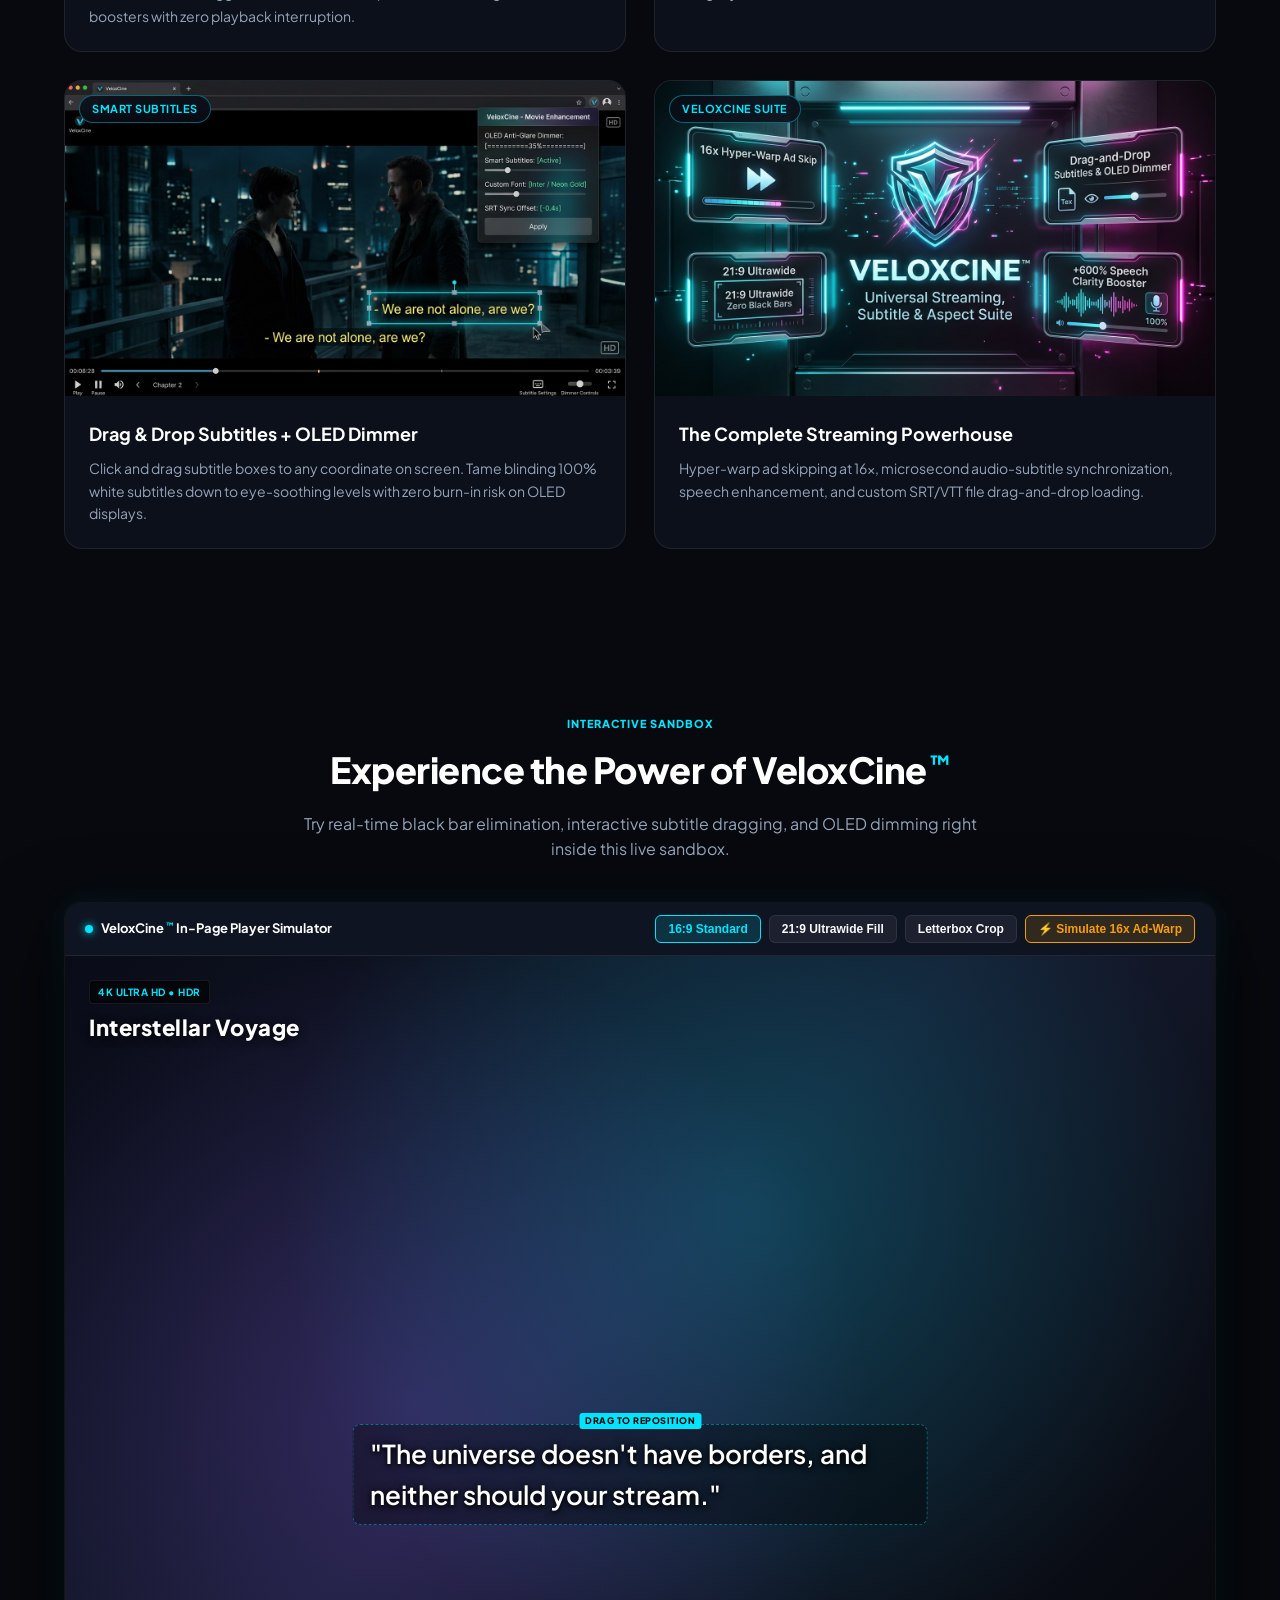
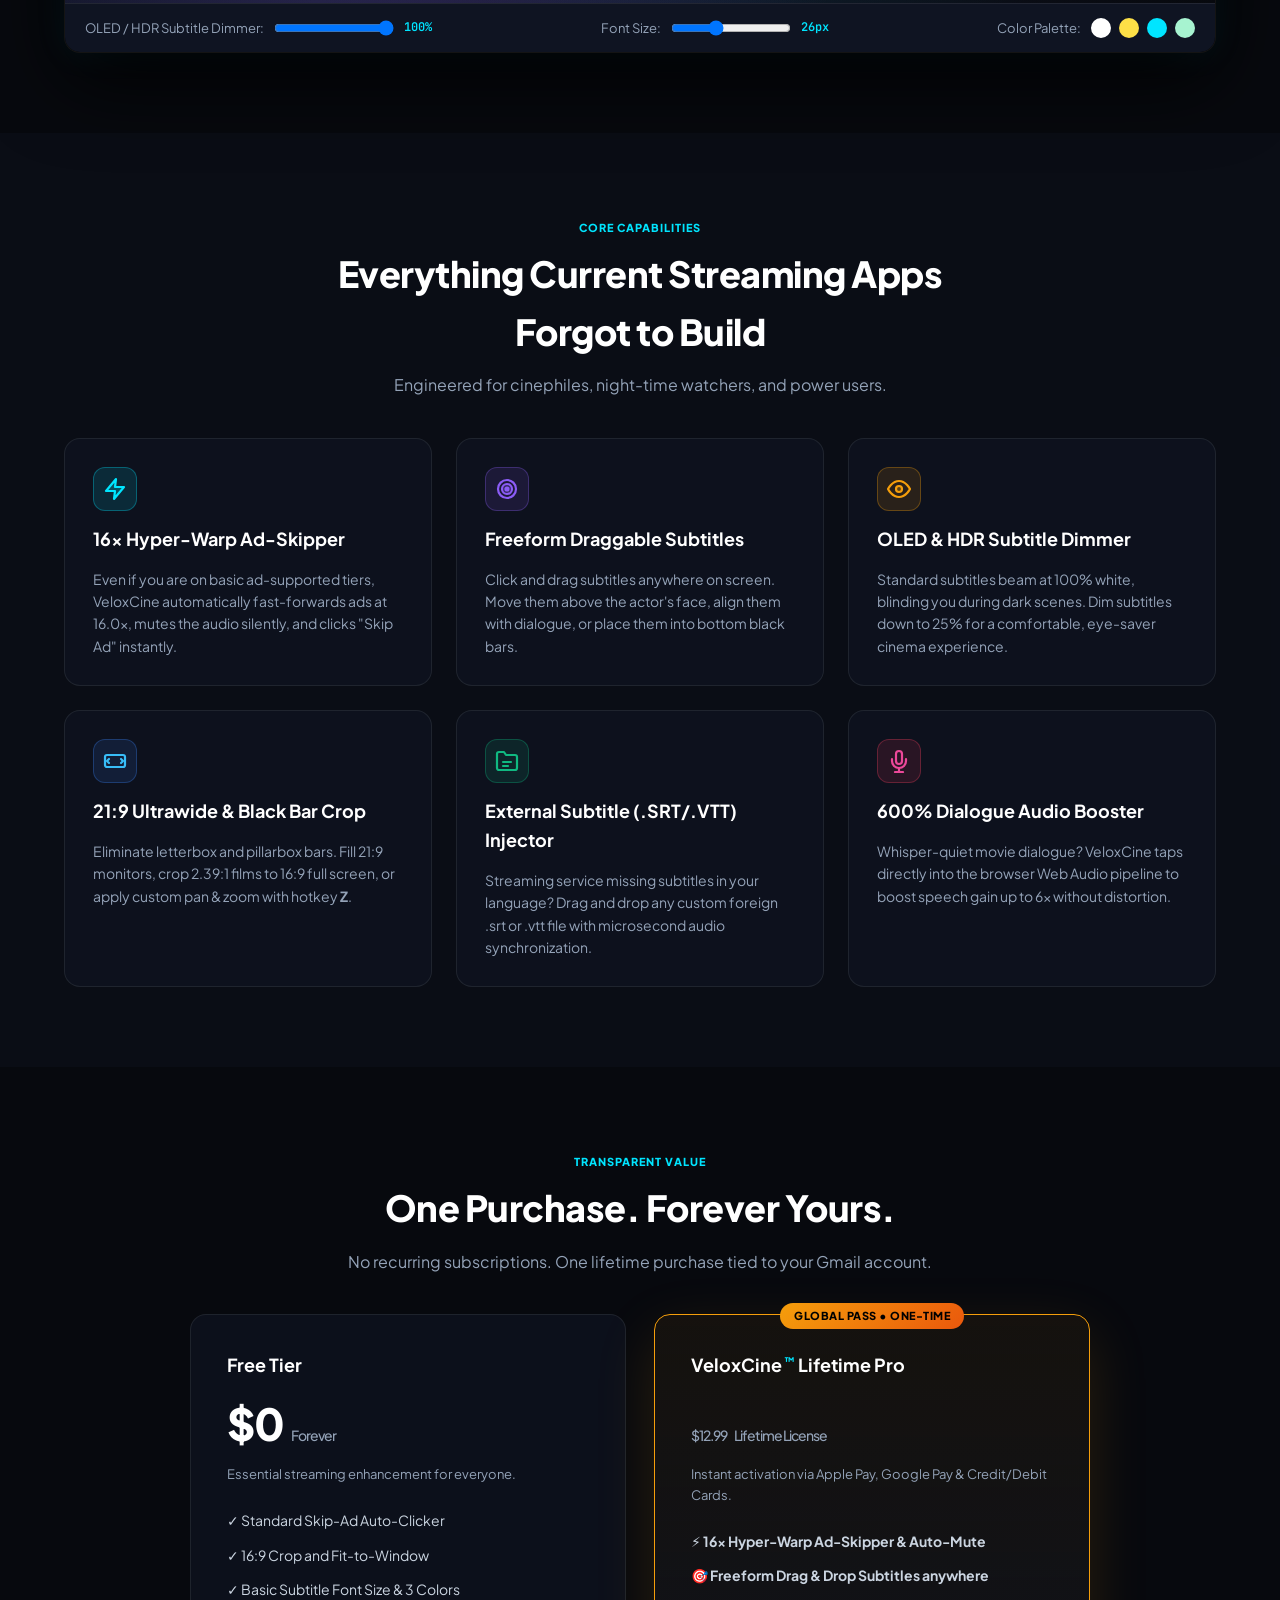
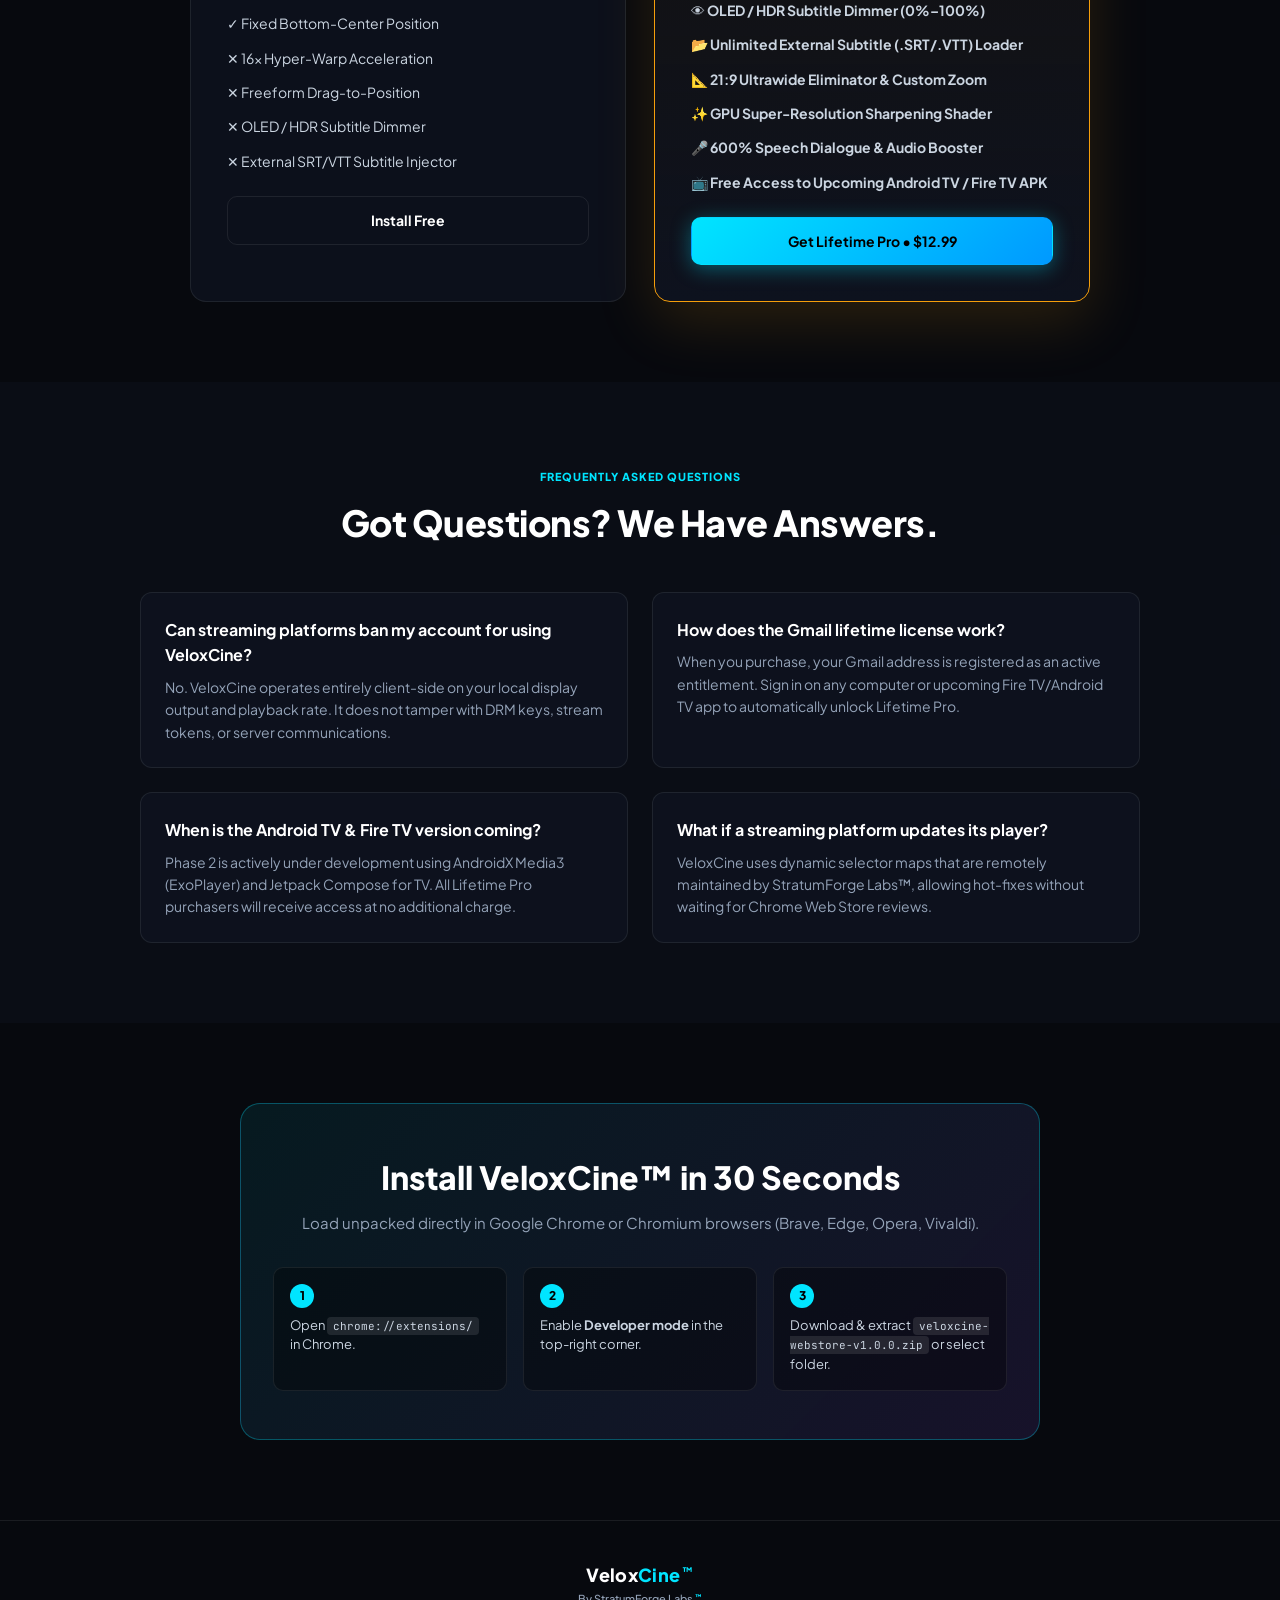
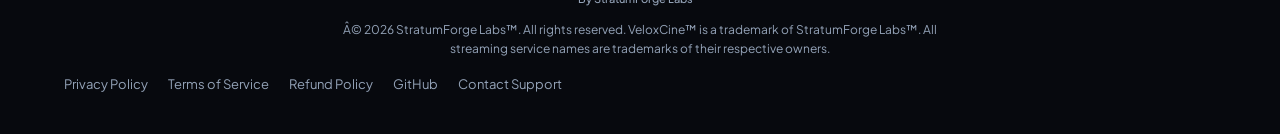
==== commit eda92cce: "feat: replace card icons with clean SVGs, restore TM branding, and make geo-pricing seamless and inv" ====
--- a/website/index.html
+++ b/website/index.html
@@ -22,8 +22,8 @@
       <div class="brand">
         <img src="assets/icon128.png" alt="VeloxCine Logo" class="brand-logo-img">
         <div class="brand-text">
-          <span class="brand-name">Velox<span>Cine</span></span>
-          <span class="brand-studio">By StratumForge Labs</span>
+          <span class="brand-name">Velox<span>Cine</span><sup class="tm">&#8482;</sup></span>
+          <span class="brand-studio">By StratumForge Labs<sup class="tm">&#8482;</sup></span>
         </div>
       </div>
 
@@ -103,7 +103,7 @@
     <div class="container">
       <div class="section-header">
         <span class="section-badge">IN-ACTION SHOWCASE</span>
-        <h2 class="section-title">VeloxCine in Real-World Usage</h2>
+        <h2 class="section-title">VeloxCine<sup class="tm">&#8482;</sup> in Real-World Usage</h2>
         <p class="section-desc">Designed from the ground up for high-end cinema, ultrawide monitors, and distraction-free streaming.</p>
       </div>
 
@@ -164,7 +164,7 @@
     <div class="container">
       <div class="section-header">
         <span class="section-badge">INTERACTIVE SANDBOX</span>
-        <h2 class="section-title">Experience the Power of VeloxCine</h2>
+        <h2 class="section-title">Experience the Power of VeloxCine<sup class="tm">&#8482;</sup></h2>
         <p class="section-desc">Try real-time black bar elimination, interactive subtitle dragging, and OLED dimming right inside this live sandbox.</p>
       </div>
 
@@ -173,7 +173,7 @@
         <div class="sim-toolbar">
           <div class="sim-brand">
             <span class="sim-status-dot"></span>
-            <span>VeloxCine In-Page Player Simulator</span>
+            <span>VeloxCine<sup class="tm">&#8482;</sup> In-Page Player Simulator</span>
           </div>
           <div class="sim-controls">
             <button class="sim-btn active" data-aspect="16-9">16:9 Standard</button>
@@ -249,7 +249,11 @@
 
       <div class="features-grid">
         <div class="feature-card">
-          <div class="feature-icon icon-cyan">&#9889;</div>
+          <div class="feature-icon icon-cyan">
+            <svg width="24" height="24" viewBox="0 0 24 24" fill="none" stroke="#00e5ff" stroke-width="2.2" stroke-linecap="round" stroke-linejoin="round">
+              <polygon points="13 2 3 14 12 14 11 22 21 10 12 10 13 2" fill="rgba(0, 229, 255, 0.2)"></polygon>
+            </svg>
+          </div>
           <h3 class="feature-title">16x Hyper-Warp Ad-Skipper</h3>
           <p class="feature-desc">
             Even if you are on basic ad-supported tiers, VeloxCine automatically fast-forwards ads at 16.0x, mutes the audio silently, and clicks "Skip Ad" instantly.
@@ -257,7 +261,13 @@
         </div>
 
         <div class="feature-card">
-          <div class="feature-icon icon-purple">&#127919;</div>
+          <div class="feature-icon icon-purple">
+            <svg width="24" height="24" viewBox="0 0 24 24" fill="none" stroke="#8b5cf6" stroke-width="2.2" stroke-linecap="round" stroke-linejoin="round">
+              <circle cx="12" cy="12" r="9"></circle>
+              <circle cx="12" cy="12" r="5" fill="rgba(139, 92, 246, 0.25)"></circle>
+              <circle cx="12" cy="12" r="1.5" fill="#8b5cf6"></circle>
+            </svg>
+          </div>
           <h3 class="feature-title">Freeform Draggable Subtitles</h3>
           <p class="feature-desc">
             Click and drag subtitles anywhere on screen. Move them above the actor's face, align them with dialogue, or place them into bottom black bars.
@@ -265,7 +275,12 @@
         </div>
 
         <div class="feature-card">
-          <div class="feature-icon icon-gold">&#128065;ï¸</div>
+          <div class="feature-icon icon-gold">
+            <svg width="24" height="24" viewBox="0 0 24 24" fill="none" stroke="#f59e0b" stroke-width="2.2" stroke-linecap="round" stroke-linejoin="round">
+              <path d="M1 12s4-8 11-8 11 8 11 8-4 8-11 8-11-8-11-8z"></path>
+              <circle cx="12" cy="12" r="3" fill="rgba(245, 158, 11, 0.25)"></circle>
+            </svg>
+          </div>
           <h3 class="feature-title">OLED & HDR Subtitle Dimmer</h3>
           <p class="feature-desc">
             Standard subtitles beam at 100% white, blinding you during dark scenes. Dim subtitles down to 25% for a comfortable, eye-saver cinema experience.
@@ -273,7 +288,12 @@
         </div>
 
         <div class="feature-card">
-          <div class="feature-icon icon-blue">ðŸ“</div>
+          <div class="feature-icon icon-blue">
+            <svg width="24" height="24" viewBox="0 0 24 24" fill="none" stroke="#38bdf8" stroke-width="2.2" stroke-linecap="round" stroke-linejoin="round">
+              <rect x="2" y="6" width="20" height="12" rx="2"></rect>
+              <path d="M6 10l-2 2 2 2M18 10l2 2-2 2"></path>
+            </svg>
+          </div>
           <h3 class="feature-title">21:9 Ultrawide & Black Bar Crop</h3>
           <p class="feature-desc">
             Eliminate letterbox and pillarbox bars. Fill 21:9 monitors, crop 2.39:1 films to 16:9 full screen, or apply custom pan & zoom with hotkey <strong>Z</strong>.
@@ -281,7 +301,13 @@
         </div>
 
         <div class="feature-card">
-          <div class="feature-icon icon-emerald">&#128194;</div>
+          <div class="feature-icon icon-emerald">
+            <svg width="24" height="24" viewBox="0 0 24 24" fill="none" stroke="#10b981" stroke-width="2.2" stroke-linecap="round" stroke-linejoin="round">
+              <path d="M22 19a2 2 0 0 1-2 2H4a2 2 0 0 1-2-2V5a2 2 0 0 1 2-2h5l2 3h9a2 2 0 0 1 2 2z"></path>
+              <line x1="8" y1="13" x2="16" y2="13"></line>
+              <line x1="8" y1="17" x2="13" y2="17"></line>
+            </svg>
+          </div>
           <h3 class="feature-title">External Subtitle (.SRT/.VTT) Injector</h3>
           <p class="feature-desc">
             Streaming service missing subtitles in your language? Drag and drop any custom foreign .srt or .vtt file with microsecond audio synchronization.
@@ -289,7 +315,14 @@
         </div>
 
         <div class="feature-card">
-          <div class="feature-icon icon-rose">&#127908;ï¸</div>
+          <div class="feature-icon icon-rose">
+            <svg width="24" height="24" viewBox="0 0 24 24" fill="none" stroke="#ec4899" stroke-width="2.2" stroke-linecap="round" stroke-linejoin="round">
+              <path d="M12 2a3 3 0 0 0-3 3v7a3 3 0 0 0 6 0V5a3 3 0 0 0-3-3z"></path>
+              <path d="M19 10v2a7 7 0 0 1-14 0v-2"></path>
+              <line x1="12" y1="19" x2="12" y2="23"></line>
+              <line x1="8" y1="23" x2="16" y2="23"></line>
+            </svg>
+          </div>
           <h3 class="feature-title">600% Dialogue Audio Booster</h3>
           <p class="feature-desc">
             Whisper-quiet movie dialogue? VeloxCine taps directly into the browser Web Audio pipeline to boost speech gain up to 6x without distortion.
@@ -308,18 +341,6 @@
         <p class="section-desc">No recurring subscriptions. One lifetime purchase tied to your Gmail account.</p>
       </div>
 
-      <!-- Geolocation Currency Bar & Anti-VPN Verification Notice -->
-      <div class="pricing-region-banner" id="pricing-region-banner">
-        <div class="region-detected">
-          <span class="region-icon" id="region-flag">🇮🇳</span>
-          <span class="region-text" id="region-status">Detecting regional pricing...</span>
-        </div>
-        <div class="currency-toggle">
-          <button class="curr-btn active" id="btn-inr" onclick="setCurrency('INR', true)">🇮🇳 INR (₹399)</button>
-          <button class="curr-btn" id="btn-usd" onclick="setCurrency('USD', true)">🌐 USD ($12.99)</button>
-        </div>
-      </div>
-
       <div class="pricing-grid">
         <!-- Free Tier Card -->
         <div class="pricing-card">
@@ -329,14 +350,14 @@
             <p class="tier-desc">Essential streaming enhancement for everyone.</p>
           </div>
           <ul class="perks-list">
-            <li>✓ Standard Skip-Ad Auto-Clicker</li>
-            <li>✓ 16:9 Crop and Fit-to-Window</li>
-            <li>✓ Basic Subtitle Font Size & 3 Colors</li>
-            <li>✓ Fixed Bottom-Center Position</li>
-            <li class="disabled">✕ 16x Hyper-Warp Acceleration</li>
-            <li class="disabled">✕ Freeform Drag-to-Position</li>
-            <li class="disabled">✕ OLED / HDR Subtitle Dimmer</li>
-            <li class="disabled">✕ External SRT/VTT Subtitle Injector</li>
+            <li>&#10003; Standard Skip-Ad Auto-Clicker</li>
+            <li>&#10003; 16:9 Crop and Fit-to-Window</li>
+            <li>&#10003; Basic Subtitle Font Size & 3 Colors</li>
+            <li>&#10003; Fixed Bottom-Center Position</li>
+            <li class="disabled">&#10005; 16x Hyper-Warp Acceleration</li>
+            <li class="disabled">&#10005; Freeform Drag-to-Position</li>
+            <li class="disabled">&#10005; OLED / HDR Subtitle Dimmer</li>
+            <li class="disabled">&#10005; External SRT/VTT Subtitle Injector</li>
           </ul>
           <a href="#download" class="btn btn-outline">Install Free</a>
         </div>
@@ -345,42 +366,28 @@
         <div class="pricing-card popular">
           <div class="popular-badge" id="popular-badge">BEST VALUE &bull; ONE-TIME PURCHASE</div>
           <div class="card-header">
-            <span class="tier-name">VeloxCine&trade; Lifetime Pro</span>
+            <span class="tier-name">VeloxCine<sup class="tm">&#8482;</sup> Lifetime Pro</span>
             <div class="price" id="pro-price-display">
-              <span class="price-val">₹399</span>
+              <span class="price-val" id="price-val">&#8377;399</span>
               <span class="price-period">Lifetime License</span>
             </div>
             <p class="tier-desc" id="pro-payment-desc">
-              Instant activation with UPI (Google Pay, PhonePe, Paytm) & RuPay.
+              Instant activation with UPI (Google Pay, PhonePe, Paytm, CRED) &amp; RuPay.
             </p>
           </div>
           <ul class="perks-list">
-            <li>⚡ <strong>16x Hyper-Warp Ad-Skipper & Auto-Mute</strong></li>
-            <li>🎯 <strong>Freeform Drag & Drop Subtitles anywhere</strong></li>
-            <li>👁️ <strong>OLED / HDR Subtitle Dimmer (0%–100%)</strong></li>
-            <li>📂 <strong>Unlimited External Subtitle (.SRT/.VTT) Loader</strong></li>
-            <li>📐 <strong>21:9 Ultrawide Eliminator & Custom Zoom</strong></li>
-            <li>✨ <strong>GPU Super-Resolution Sharpening Shader</strong></li>
-            <li>🎙️ <strong>600% Speech Dialogue & Audio Booster</strong></li>
-            <li>📺 <strong>Free Access to Upcoming Android TV / Fire TV APK</strong></li>
+            <li>&#9889; <strong>16x Hyper-Warp Ad-Skipper &amp; Auto-Mute</strong></li>
+            <li>&#127919; <strong>Freeform Drag &amp; Drop Subtitles anywhere</strong></li>
+            <li>&#128065; <strong>OLED / HDR Subtitle Dimmer (0%&ndash;100%)</strong></li>
+            <li>&#128194; <strong>Unlimited External Subtitle (.SRT/.VTT) Loader</strong></li>
+            <li>&#128208; <strong>21:9 Ultrawide Eliminator &amp; Custom Zoom</strong></li>
+            <li>&#10024; <strong>GPU Super-Resolution Sharpening Shader</strong></li>
+            <li>&#127908; <strong>600% Speech Dialogue &amp; Audio Booster</strong></li>
+            <li>&#128250; <strong>Free Access to Upcoming Android TV / Fire TV APK</strong></li>
           </ul>
           <a href="#download" class="btn btn-primary btn-block" id="btn-pro-checkout">
-            <span id="btn-pro-checkout-text">Pay ₹399 with UPI</span>
+            <span id="btn-pro-checkout-text">Get Lifetime Pro &bull; &#8377;399</span>
           </a>
-        </div>
-      </div>
-
-      <!-- Anti-VPN and Arbitrage Policy Note -->
-      <div class="vpn-notice-box" id="vpn-notice">
-        <div class="vpn-notice-content">
-          <span class="vpn-shield-icon">🛡️</span>
-          <div class="vpn-text">
-            <strong>Payment Security & Anti-Arbitrage Protection:</strong>
-            <p id="vpn-details-text">
-              The domestic ₹399 INR tier is exclusively authenticated through the Indian UPI Network (NPCI) and domestic RuPay cards. 
-              Non-Indian cards or VPN-proxied international payments are automatically routed to the standard $12.99 USD checkout.
-            </p>
-          </div>
         </div>
       </div>
     </div>
@@ -449,8 +456,8 @@
     <div class="container footer-content">
       <div class="footer-brand">
         <div class="brand-text">
-          <span class="brand-name">Velox<span>Cine</span></span>
-          <span class="brand-studio">By StratumForge Labs</span>
+          <span class="brand-name">Velox<span>Cine</span><sup class="tm">&#8482;</sup></span>
+          <span class="brand-studio">By StratumForge Labs<sup class="tm">&#8482;</sup></span>
         </div>
         <p class="footer-copyright">
           Â© 2026 StratumForge Labs&trade;. All rights reserved. VeloxCine&trade; is a trademark of StratumForge Labs&trade;. All streaming service names are trademarks of their respective owners.
--- a/website/style.css
+++ b/website/style.css
@@ -1234,3 +1234,17 @@
 .btn-warp-trigger {
   white-space: nowrap;
 }
+
+/* Trademark Sup Styling */
+.tm {
+  font-size: 0.58em;
+  font-weight: 700;
+  vertical-align: super;
+  margin-left: 2px;
+  color: var(--cyan);
+}
+
+/* Feature Icon SVGs */
+.feature-icon svg {
+  display: block;
+}
